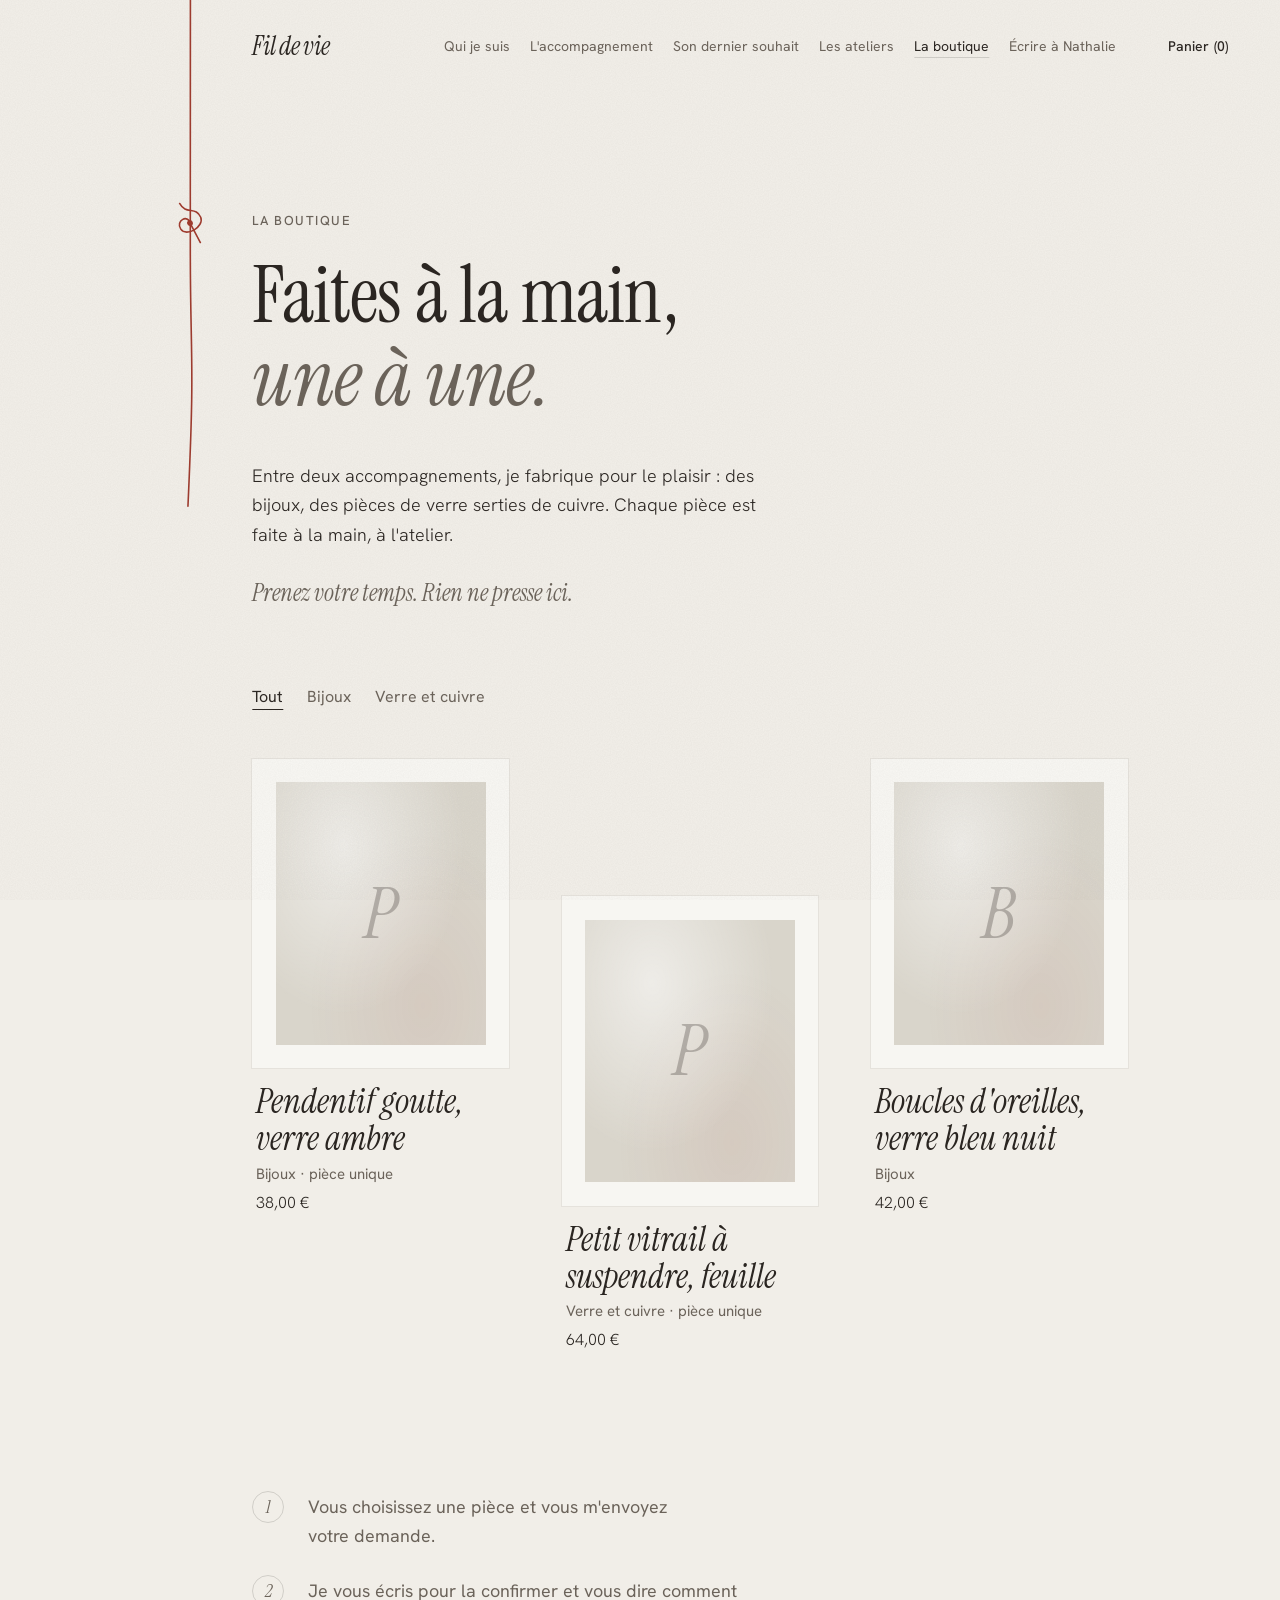
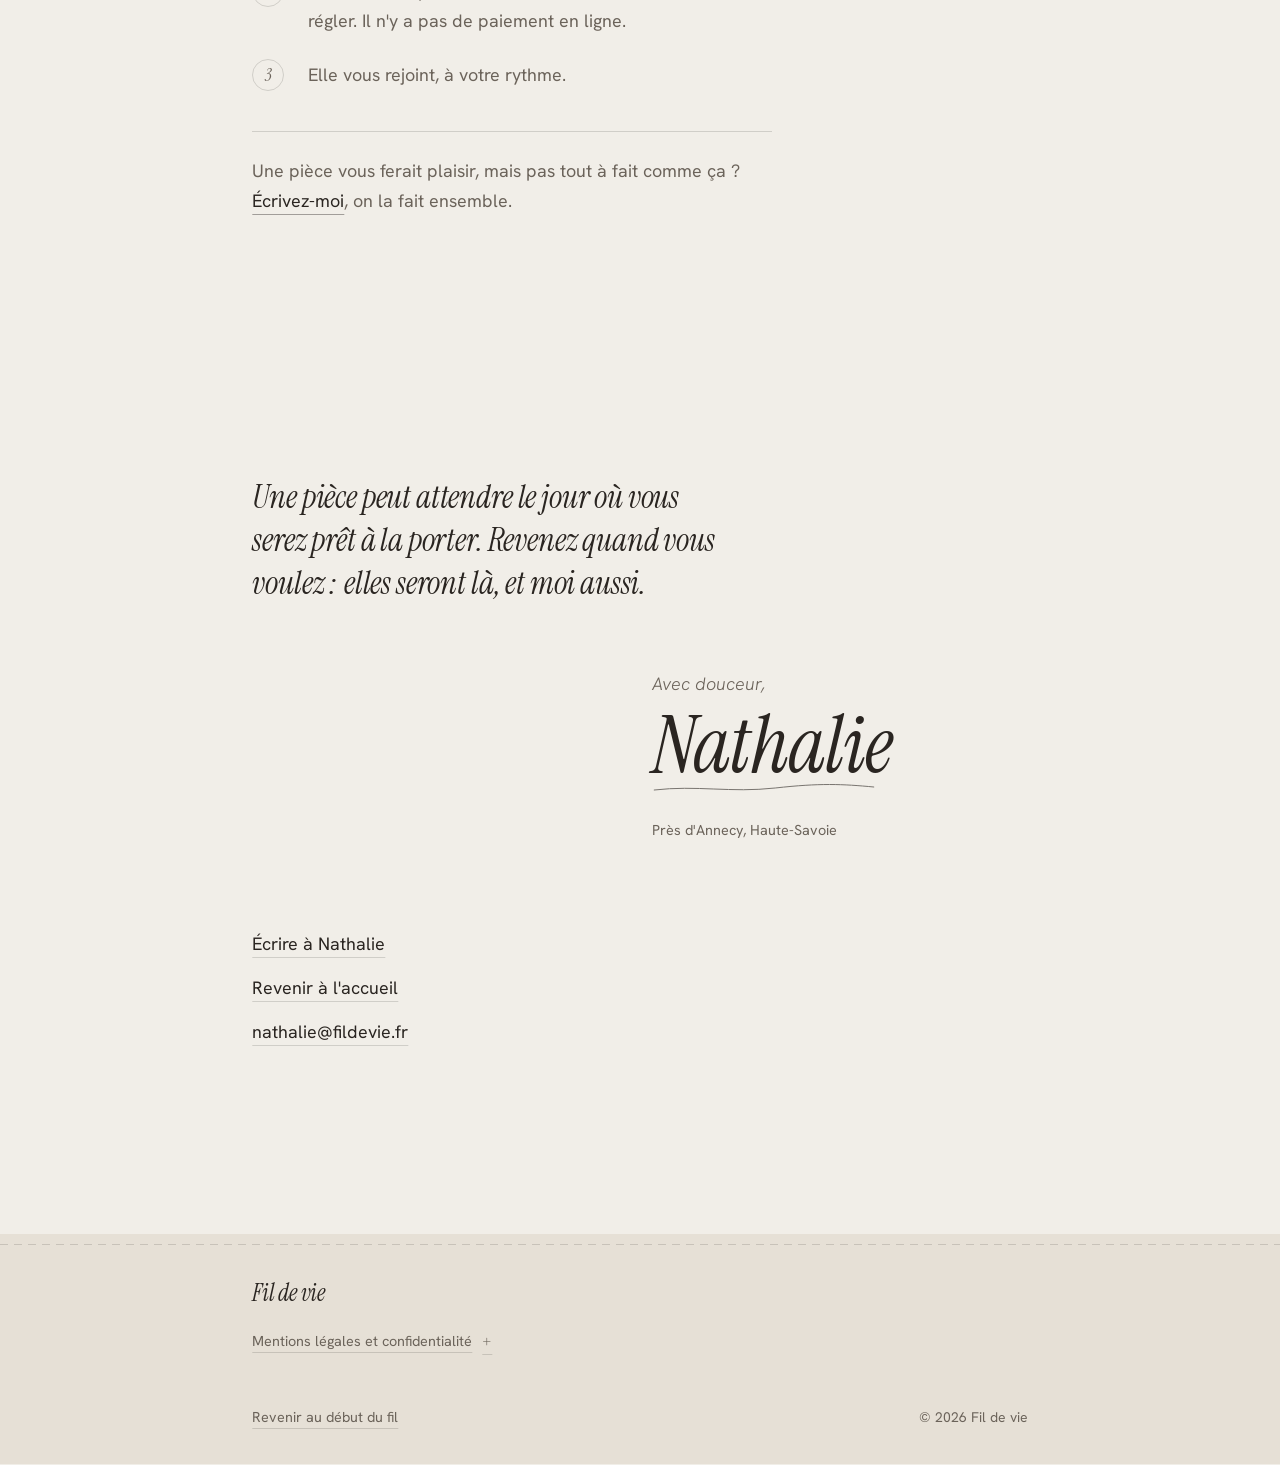
==== boutique.html @ 867587b6 "Publish Fil de vie (static preview) Co-Authored-By: Claude Opus 5.5 <noreply@anthropic.com>" ====
<!doctype html>
<html lang="fr">
<head>
<meta charset="utf-8">
<meta name="viewport" content="width=device-width, initial-scale=1">
<title>La boutique · Fil de vie</title>
<meta name="description" content="Bijoux et pièces de verre serties de cuivre, faits à la main par Nathalie, à l'atelier. Pièces uniques ou en très petites séries.">
<meta property="og:type" content="website">
<meta property="og:title" content="La boutique · Fil de vie">
<meta name="theme-color" content="#f1eee8">
<link rel="icon" href="favicon.svg" type="image/svg+xml">
<script>document.documentElement.classList.add("js")</script>
<link rel="preconnect" href="https://fonts.googleapis.com">
<link rel="preconnect" href="https://fonts.gstatic.com" crossorigin>
<link rel="stylesheet" href="https://fonts.googleapis.com/css2?family=Instrument+Serif:ital,wght@0,400;1,400&amp;family=Hanken+Grotesk:ital,wght@0,300;0,400;0,500;1,300;1,400;1,500&amp;display=swap">
<link rel="stylesheet" href="styles/base.css">
<link rel="stylesheet" href="styles/thread.css">
<link rel="stylesheet" href="styles/boutique.css">
<link rel="stylesheet" href="styles/shop.css">
<link rel="stylesheet" href="styles/footer.css">
</head>
<body class="shop-page">
<a class="skip-link" href="#shop-title">Aller aux pièces</a>

<main id="top">
<section id="shop" class="sec" aria-labelledby="shop-title">
  <svg class="rail-thread" viewBox="0 0 40 1000" preserveAspectRatio="none" aria-hidden="true" focusable="false">
    <path vector-effect="non-scaling-stroke" d="M20 0 C 26 200, 14 420, 20 600 S 25 860, 20 1000" />
  </svg>

  <!-- The same bar as the home page: the mark, then the site's sections, then the basket -->
  <header class="shop-bar">
    <a class="shop-mark" href="index.html" translate="no">Fil de vie</a>
    <nav aria-label="Sections du site">
      <ul class="shop-nav">
        <li><a href="index.html#nathalie">Qui je suis</a></li>
        <li><a href="index.html#accompagnement">L'accompagnement</a></li>
        <li><a href="index.html#souhaits">Son dernier souhait</a></li>
        <li><a href="index.html#ateliers">Les ateliers</a></li>
        <li><a href="boutique.html" aria-current="page">La boutique</a></li>
        <li><a href="index.html#ecrire">Écrire à Nathalie</a></li>
      </ul>
    </nav>
    <button type="button" class="shop-cart-link" data-open-cart aria-haspopup="dialog">
      <span class="cart-word">Panier</span> <span class="cart-count" data-cart-count>(0)</span><span class="visually-hidden" data-cart-sr>, vide</span>
    </button>
  </header>

  <svg class="knot" viewBox="-20 -20 40 40" aria-hidden="true" focusable="false" data-thread="knot">
    <g><path vector-effect="non-scaling-stroke" d="M0 -20 C 0 -8, 12 -11, 11 0 C 10 9, -9 10, -10 1 C -11 -8, 3 -9, 0 2 L 0 20" /><circle r="2.6" /></g>
  </svg>
  <header class="sec-head">
    <p class="sec-label">La boutique</p>
    <h1 id="shop-title" class="sec-title" tabindex="-1">Faites à la main, <em>une à une.</em></h1>
    <p class="sec-intro" data-shop-intro>Entre deux accompagnements, je fabrique pour le plaisir&nbsp;: des bijoux, des pièces de verre serties de cuivre. Chaque pièce est faite à la main, à l'atelier.</p>
    <p class="shop-hand">Prenez votre temps. Rien ne presse ici.</p>
  </header>

  <div class="shop-filters" role="group" aria-label="Choisir une famille de pièces" hidden></div>

  <p class="shop-state" role="status" aria-live="polite">Les pièces arrivent…</p>
  <ul class="shop-grid" aria-label="Les pièces"></ul>

  <aside class="shop-note" aria-label="Comment se passe une commande">
    <ol class="shop-how">
      <li><span class="how-n" aria-hidden="true">1</span><p>Vous choisissez une pièce et vous m'envoyez votre demande.</p></li>
      <li><span class="how-n" aria-hidden="true">2</span><p>Je vous écris pour la confirmer et vous dire comment régler. Il n'y a pas de paiement en ligne.</p></li>
      <li><span class="how-n" aria-hidden="true">3</span><p>Elle vous rejoint, à votre rythme.</p></li>
    </ol>
    <p class="shop-custom">Une pièce vous ferait plaisir, mais pas tout à fait comme ça&nbsp;? <a class="text-link" href="index.html#ecrire">Écrivez-moi</a>, on la fait ensemble.</p>
  </aside>
</section>
</main>

<footer id="footer" class="ft-shop" aria-labelledby="ft-title">
  <div class="ft-thread" aria-hidden="true">
    <svg class="ft-thread-line" viewBox="0 0 28 1000" preserveAspectRatio="none" focusable="false">
      <path vector-effect="non-scaling-stroke" d="M14 0 C14 180, 22 250, 22 400 S6 620, 6 750 S14 920, 14 1000" />
    </svg>
    <svg class="ft-knot" viewBox="0 0 24 28" focusable="false" data-thread="end">
      <path d="M12 0 C12 6, 4 9, 5 15 C6 21, 18 21, 18 14 C18 8, 8 9, 9 17 C10 22, 14 24, 15 28" />
    </svg>
  </div>

  <div class="ft-close">
    <p>Une pièce peut attendre le jour où vous serez prêt à la porter. Revenez quand vous voulez&nbsp;: elles seront là, et moi aussi.</p>
  </div>

  <div class="ft-sign">
    <p class="ft-regards">Avec douceur,</p>
    <p id="ft-title" class="ft-name">Nathalie</p>
    <svg class="ft-stroke" viewBox="0 0 200 14" preserveAspectRatio="none" aria-hidden="true" focusable="false">
      <path vector-effect="non-scaling-stroke" d="M2 9 C 40 4, 70 12, 110 7 S 170 3, 198 6" />
    </svg>
    <p class="ft-place" data-fill>Près d'Annecy, Haute-Savoie</p>
  </div>

  <nav class="ft-ps" aria-label="Pour continuer">
    <ul class="ft-links">
      <li><a href="index.html#ecrire">Écrire à Nathalie</a></li>
      <li><a href="index.html">Revenir à l'accueil</a></li>
      <li><a href="mailto:nathalie@fildevie.fr" data-contact-email data-fill>nathalie@fildevie.fr</a></li>
    </ul>
  </nav>

  <div class="ft-base">
    <div class="ft-base-inner">
      <p class="ft-mark" translate="no">Fil de vie</p>
      <details class="ft-legal">
        <summary>Mentions légales et confidentialité</summary>
        <div class="ft-legal-body" data-fill>
          <p>Éditrice du site&nbsp;: Nathalie [Nom], entrepreneuse individuelle, [adresse postale], 74000 Annecy.</p>
          <p>SIRET&nbsp;: [000 000 000 00000]. Directrice de la publication&nbsp;: Nathalie [Nom].</p>
          <p>Hébergement&nbsp;: [nom de l'hébergeur], [adresse de l'hébergeur].</p>
          <p>Ce que vous m'écrivez reste entre nous. Vos messages et vos commandes servent uniquement à vous répondre et à vous livrer&nbsp;; ils ne sont ni partagés ni utilisés à d'autres fins. Ce site ne dépose aucun cookie de suivi. Pour consulter ou effacer vos données, écrivez-moi.</p>
        </div>
      </details>
      <p class="ft-meta"><a class="ft-top" href="#top">Revenir au début du fil</a></p>
      <p class="ft-copy">© <span data-ft-year>2026</span> <span translate="no">Fil de vie</span></p>
    </div>
  </div>
</footer>

<!-- A piece, opened from the grid or from a link ending in #p-<id> -->
<dialog class="sheet piece" id="piece" aria-labelledby="piece-name" aria-describedby="piece-made">
  <div class="sheet-in">
    <button type="button" class="sheet-close" data-close>Fermer <span aria-hidden="true">×</span></button>

    <div class="piece-gallery" role="group" aria-roledescription="galerie" aria-label="Photos de la pièce">
      <div class="piece-frame">
        <div class="c-frame"><div class="piece-img piece-main"></div></div>
        <div class="piece-nav" hidden>
          <button type="button" class="piece-step" data-step="-1" aria-label="Photo précédente"><span aria-hidden="true">←</span></button>
          <p class="piece-count" aria-live="polite"></p>
          <button type="button" class="piece-step" data-step="1" aria-label="Photo suivante"><span aria-hidden="true">→</span></button>
        </div>
      </div>
      <ul class="piece-thumbs" aria-label="Choisir une photo"></ul>
    </div>

    <div class="piece-body">
      <p class="piece-cat"></p>
      <h2 id="piece-name" class="piece-name" tabindex="-1"></h2>
      <p class="piece-price"></p>
      <p id="piece-made" class="piece-made">Faite à la main par Nathalie, à l'atelier. <span class="piece-made-more"></span></p>
      <div class="piece-desc"></div>
      <dl class="piece-details"></dl>

      <form class="piece-buy">
        <div class="piece-qty">
          <label for="piece-qty">Combien&nbsp;?</label>
          <input id="piece-qty" type="number" name="qty" min="1" value="1" inputmode="numeric">
        </div>
        <button type="submit" class="btn">Mettre de côté dans le panier</button>
        <p class="piece-avail"></p>
      </form>

      <!-- Shown once the piece is in the basket: a short thread, tied -->
      <div class="piece-added" hidden tabindex="-1">
        <svg class="tie" viewBox="0 0 120 40" aria-hidden="true" focusable="false">
          <path class="tie-line" pathLength="1" d="M2 26 C 20 24, 38 30, 56 25 C 64 22.5, 70 16, 69 10 C 68 4, 58 5, 59 12 C 60 19, 68 25, 78 26 C 92 27.5, 106 23, 118 21" />
          <circle class="tie-dot" cx="62.5" cy="22.5" r="2.4" />
        </svg>
        <p class="added-title">Elle vous attend dans le panier.</p>
        <p class="added-text">Rien n'est encore envoyé. Vous pouvez continuer à regarder, ou m'envoyer votre demande.</p>
        <div class="added-act">
          <button type="button" class="btn" data-go-cart>Voir le panier</button>
          <button type="button" class="text-link link-btn" data-close>Continuer à regarder</button>
        </div>
      </div>
    </div>
  </div>
</dialog>

<!-- The basket, then the order -->
<dialog class="sheet cart" id="cart" aria-labelledby="cart-title">
  <div class="sheet-in">
    <button type="button" class="sheet-close" data-close>Fermer <span aria-hidden="true">×</span></button>

    <div class="cart-view">
      <h2 id="cart-title" class="cart-title" tabindex="-1">Votre panier</h2>

      <div class="cart-empty">
        <p>Le panier est vide pour l'instant.</p>
        <button type="button" class="text-link link-btn" data-close>Regarder les pièces</button>
      </div>


      <section class="order-block" aria-labelledby="step-1">
        <h3 id="step-1" class="step-title"><span class="step-n" aria-hidden="true">1</span> Vos pièces</h3>
        <ul class="cart-lines"></ul>
        <p class="cart-sub"><span>Sous-total</span> <span data-cart-sub></span></p>
      </section>

      <form class="order" novalidate>
        <div class="order-summary" tabindex="-1" hidden>
          <p class="summary-title">Il manque encore quelques lignes pour que je puisse vous répondre&nbsp;:</p>
          <ul></ul>
        </div>

        <fieldset class="order-block order-delivery">
          <legend class="step-title"><span class="step-n" aria-hidden="true">2</span> Comment la recevoir</legend>
          <label class="order-opt" data-opt="pickup"><input type="radio" name="delivery" value="pickup"> <span><b>À l'atelier</b> <small data-pickup-note></small></span></label>
          <label class="order-opt" data-opt="shipping"><input type="radio" name="delivery" value="shipping"> <span><b>Par la poste</b> <small data-ship-fee></small></span></label>
        </fieldset>

        <fieldset class="order-block order-fields">
          <legend class="step-title"><span class="step-n" aria-hidden="true">3</span> Vos coordonnées</legend>
          <div class="field">
            <label for="o-name">Votre nom</label>
            <input id="o-name" name="name" autocomplete="name" required maxlength="120" enterkeyhint="next" aria-invalid="false">
            <p class="field-error" id="o-name-error" hidden></p>
          </div>
          <div class="field">
            <label for="o-email">Votre e-mail</label>
            <p class="field-hint" id="o-email-hint">Pour que je puisse vous écrire.</p>
            <input id="o-email" name="email" type="email" autocomplete="email" autocapitalize="none" spellcheck="false" required maxlength="200" enterkeyhint="next" aria-invalid="false" aria-describedby="o-email-hint">
            <p class="field-error" id="o-email-error" hidden></p>
          </div>
          <div class="field">
            <label for="o-phone">Téléphone <span class="opt">(facultatif)</span></label>
            <p class="field-hint" id="o-phone-hint">Si vous préférez qu'on s'appelle.</p>
            <input id="o-phone" name="phone" type="tel" autocomplete="tel" maxlength="40" enterkeyhint="next" aria-describedby="o-phone-hint">
          </div>
          <div class="order-address" hidden>
            <div class="field">
              <label for="o-address">Adresse</label>
              <input id="o-address" name="address" autocomplete="street-address" maxlength="300" aria-invalid="false">
              <p class="field-error" id="o-address-error" hidden></p>
            </div>
            <div class="order-row">
              <div class="field">
                <label for="o-postal">Code postal</label>
                <input id="o-postal" name="postal" autocomplete="postal-code" inputmode="numeric" maxlength="20" aria-invalid="false">
                <p class="field-error" id="o-postal-error" hidden></p>
              </div>
              <div class="field">
                <label for="o-city">Ville</label>
                <input id="o-city" name="city" autocomplete="address-level2" maxlength="120" aria-invalid="false">
                <p class="field-error" id="o-city-error" hidden></p>
              </div>
            </div>
            <div class="field">
              <label for="o-country">Pays</label>
              <input id="o-country" name="country" autocomplete="country-name" value="France" maxlength="80">
            </div>
          </div>
          <div class="field">
            <label for="o-note">Un mot pour Nathalie <span class="opt">(facultatif)</span></label>
            <p class="field-hint" id="o-note-hint">Une gravure, une couleur, une date, ou rien du tout.</p>
            <textarea id="o-note" name="note" rows="3" maxlength="2000" aria-describedby="o-note-hint"></textarea>
          </div>
          <div class="ct-hp" aria-hidden="true"><label>Ne pas remplir <input name="website" tabindex="-1" autocomplete="off"></label></div>
        </fieldset>

        <div class="order-block order-send">
          <h3 class="step-title"><span class="step-n" aria-hidden="true">4</span> Envoyer</h3>
          <p class="order-total"><span>Total</span> <span data-cart-total></span></p>
          <p class="order-pay" data-payment-note></p>
          <p class="order-reassure">Ce n'est pas un paiement&nbsp;: c'est une demande. Je vous écris ensuite pour tout confirmer.</p>
          <button type="submit" class="btn btn-accent">Envoyer ma demande à Nathalie</button>
          <p class="order-status" role="status" aria-live="polite"></p>
        </div>
      </form>
    </div>

    <div class="cart-done" hidden>
      <svg class="tie tie-large" viewBox="0 0 120 40" aria-hidden="true" focusable="false">
        <path class="tie-line" pathLength="1" d="M2 26 C 20 24, 38 30, 56 25 C 64 22.5, 70 16, 69 10 C 68 4, 58 5, 59 12 C 60 19, 68 25, 78 26 C 92 27.5, 106 23, 118 21" />
        <circle class="tie-dot" cx="62.5" cy="22.5" r="2.4" />
      </svg>
      <h2 class="done-title" tabindex="-1">Merci.</h2>
      <p>Votre demande <b data-order-number></b> est bien arrivée chez moi. Je vous écris très vite pour la confirmer et vous dire comment régler.</p>
      <p class="done-soft">D'ici là, il n'y a rien d'autre à faire.</p>
      <button type="button" class="btn" data-close>Revenir à la boutique</button>
    </div>
  </div>
</dialog>

<button type="button" class="cart-fab" data-open-cart aria-haspopup="dialog" hidden>Panier <span data-cart-count>(0)</span></button>
<p class="visually-hidden" role="status" aria-live="polite" data-cart-live></p>

<script src="scripts/site.js"></script>
<script src="scripts/thread.js"></script>
<script src="scripts/boutique.js"></script>
<script src="scripts/footer.js"></script>
</body>
</html>
---- styles/base.css ----
/* Un seul fil: the site's tokens and base type. Every section builds on these. */
:root {
  --bg: #f1eee8;
  --surface: #e6e0d6;
  --ink: #2a2521;
  --muted: #6b635a;
  --accent: #9e3b2e;
  --accent-2: #5b6b5f;
  --line: color-mix(in srgb, var(--ink) 16%, transparent);

  --font-display: "Instrument Serif", Georgia, "Times New Roman", serif;
  --font-body: "Hanken Grotesk", system-ui, -apple-system, "Segoe UI", sans-serif;

  --step--1: clamp(0.82rem, 0.79rem + 0.14vw, 0.9rem);
  --step-0: clamp(1rem, 0.96rem + 0.2vw, 1.125rem);
  --step-1: clamp(1.2rem, 1.1rem + 0.5vw, 1.5rem);
  --step-2: clamp(1.5rem, 1.3rem + 1vw, 2.1rem);
  --step-3: clamp(1.9rem, 1.45rem + 2.2vw, 3.2rem);
  --step-4: clamp(2.4rem, 1.5rem + 4.4vw, 5rem);
  --step-5: clamp(3rem, 1.2rem + 8.6vw, 8.5rem);

  --space-1: 0.5rem;
  --space-2: 1rem;
  --space-3: 1.5rem;
  --space-4: 2.5rem;
  --space-5: 4rem;
  --space-6: clamp(4.5rem, 3rem + 7vw, 10rem);
  --gutter: clamp(1.25rem, 0.4rem + 3.6vw, 4rem);
  --max: 84rem;
  --measure: 62ch;
  --radius: 0px;

  --ease-out: cubic-bezier(0.16, 1, 0.3, 1);
  --ease-in-out: cubic-bezier(0.65, 0, 0.35, 1);
  --dur-1: 180ms;
  --dur-2: 420ms;
  --dur-3: 900ms;

  /* Calm layer: arrival, light, grain */
  --reveal-rise: 0.75rem;
  --dur-hero: 1400ms;
  --glow: color-mix(in srgb, #e0a35f 26%, transparent);
  --grain-opacity: 0.04;
}

*, *::before, *::after { box-sizing: border-box; }
html { -webkit-text-size-adjust: 100%; text-size-adjust: 100%; scroll-behavior: smooth; }
body {
  margin: 0;
  background: var(--bg);
  color: var(--ink);
  font-family: var(--font-body);
  font-size: var(--step-0);
  line-height: 1.55;
  -webkit-font-smoothing: antialiased;
  text-rendering: optimizeLegibility;
  font-kerning: normal;
  font-variant-ligatures: common-ligatures contextual;
  hanging-punctuation: first last; /* Safari only; ignored elsewhere */
  overflow-x: clip;
}

/* Figures: oldstyle where they sit in running prose, lining and tabular where they are data */
p, li, blockquote { font-variant-numeric: oldstyle-nums proportional-nums; }
time, dl, dd, data, table, [class*="price"], [data-num] { font-variant-numeric: lining-nums tabular-nums; }

/* The paper itself: a fixed, very faint grain over the whole page. Purely decorative. */
body::after {
  content: "";
  position: fixed;
  inset: 0;
  z-index: 0;
  pointer-events: none;
  opacity: var(--grain-opacity);
  background-image: url("data:image/svg+xml,%3Csvg xmlns='http://www.w3.org/2000/svg' width='180' height='180'%3E%3Cfilter id='n'%3E%3CfeTurbulence type='fractalNoise' baseFrequency='.85' numOctaves='2' stitchTiles='stitch'/%3E%3CfeColorMatrix values='0 0 0 0 .16 0 0 0 0 .14 0 0 0 0 .13 0 0 0 1.6 -.3'/%3E%3C/filter%3E%3Crect width='100%25' height='100%25' filter='url(%23n)'/%3E%3C/svg%3E");
  background-size: 180px 180px;
}
@media (prefers-reduced-transparency: reduce), (forced-colors: active) {
  body::after { content: none; }
}
h1, h2, h3, h4 {
  margin: 0;
  font-family: var(--font-display);
  font-weight: 400;
  line-height: 1.04;
  letter-spacing: -0.01em;
  text-wrap: balance;
}
p, ul, ol, figure, blockquote { margin: 0; }
p { text-wrap: pretty; }
ul, ol { padding: 0; list-style: none; }
img, svg, video, canvas { display: block; max-width: 100%; }
a { color: inherit; }
button { font: inherit; color: inherit; }
:focus-visible { outline: 2px solid var(--accent); outline-offset: 3px; }
::selection { background: var(--accent); color: var(--bg); }

@media (prefers-reduced-motion: reduce) {
  html { scroll-behavior: auto; }
  *, *::before, *::after {
    animation-duration: 0.01ms !important;
    animation-iteration-count: 1 !important;
    transition-duration: 0.01ms !important;
    scroll-behavior: auto !important;
  }
}

/* ------------------------------------------------------------------
   One thread for the whole page.
   Every section uses the same columns: on phones a 1.75rem gutter column then the text;
   from 64rem, twelve columns with the thread in column 2. scripts/thread.js draws a single
   unbroken line over all of them, through every knot; the per-section lines below only
   show when JavaScript does not run.
   ------------------------------------------------------------------ */
:root { --cols-gap: var(--space-3); }

/* The gutter's centre, measured by scripts/thread.js */
.rail-probe {
  position: absolute;
  top: 0;
  left: calc(var(--gutter) + .875rem);
  width: 0;
  height: 0;
  pointer-events: none;
}
@media (min-width: 64rem) {
  .rail-probe { left: calc(var(--gutter) + 1.5 * (100% - 2 * var(--gutter) - 11 * var(--cols-gap)) / 12 + var(--cols-gap)); }
}

.page-thread {
  position: absolute;
  top: 0;
  left: 0;
  z-index: 0;
  overflow: visible;
  pointer-events: none;
}
.page-thread path {
  fill: none;
  stroke: var(--accent);
  stroke-width: 1.6;
  stroke-linecap: round;
  stroke-linejoin: round;
}
html.thread-live .hero-thread,
html.thread-live .acc-thread,
html.thread-live .at-thread,
html.thread-live .cqr-thread,
html.thread-live .ct-thread,
html.thread-live .ct-wrap,
html.thread-live .ft-thread-line,
html.thread-live .rail-thread { visibility: hidden; }

/* Text arrives softly: a fade and a short rise. Visible by default; only the scripts hide what is still below the
   screen, and they never do under reduced motion. `translate` moves paint only, so nothing shifts the layout. */
html.js [data-fade].is-waiting,
html.js [data-fade-after].is-waiting { opacity: 0; }
@media (prefers-reduced-motion: no-preference) {
  html.js [data-fade].is-waiting,
  html.js [data-fade-after].is-waiting { translate: 0 var(--reveal-rise); }
  html.js [data-fade],
  html.js [data-fade-after] {
    transition: opacity var(--dur-3) var(--ease-out), translate var(--dur-3) var(--ease-out);
  }
}

/* ------------------------------------------------------------------
   Shared section frame, used by the newer sections (Nathalie, the wishes, the shop)
   ------------------------------------------------------------------ */
.sec {
  --col: calc((100% - 2 * var(--gutter) - 11 * var(--cols-gap)) / 12);
  position: relative;
  display: grid;
  grid-template-columns: 1.75rem minmax(0, 1fr);
  column-gap: var(--space-2);
  align-content: start;
  padding: clamp(8rem, 30vh, 20rem) var(--gutter) clamp(3rem, 8vh, 6rem);
  background: var(--bg);
  color: var(--ink);
}
.sec > * { grid-column: 2; min-width: 0; }
.sec > .sec-head { grid-row: 1; max-width: 52ch; }

.rail-thread {
  position: absolute;
  top: 0;
  left: var(--gutter);
  width: 1.75rem;
  height: 100%;
  overflow: visible;
  pointer-events: none;
}
.rail-thread path,
.knot path {
  fill: none;
  stroke: var(--accent);
  stroke-width: 1.6;
  stroke-linecap: round;
  stroke-linejoin: round;
}

/* A knot, level with the section's label */
.sec > .knot {
  grid-column: 1;
  grid-row: 1;
  justify-self: center;
  align-self: start;
  width: 3.25rem;
  height: 3.25rem;
  margin-top: calc(.7rem - 1.625rem);
  overflow: visible;
  position: relative;
  z-index: 1;
}
.knot g { transform-origin: 0 0; transform: rotate(-28deg) scale(.85); }
.knot circle { fill: var(--accent); }
.knot[data-knot="waiting"] g { opacity: 0; transform: rotate(30deg) scale(1.7); }
@media (prefers-reduced-motion: no-preference) {
  .knot g { transition: transform 600ms cubic-bezier(.16, 1, .3, 1), opacity var(--dur-1) var(--ease-out); }
}

/* The section label: one style for every section (margins stay with each section) */
.sec-label,
.acc-label,
.at-label,
.cqr-label {
  font-family: var(--font-body);
  font-style: normal;
  font-weight: 500;
  font-size: .8125rem;
  line-height: 1.4;
  letter-spacing: .12em;
  text-transform: uppercase;
  color: var(--muted);
}
.sec-label { margin-bottom: var(--space-3); }
.sec-title {
  font-family: var(--font-display);
  font-weight: 400;
  font-size: var(--step-4);
  line-height: 1.04;
  letter-spacing: -0.01em;
  max-width: 18ch;
}
.sec-title em { display: block; font-style: italic; color: var(--muted); }
.sec-intro {
  margin-top: var(--space-4);
  font-weight: 300;
  font-size: 1.125rem;
  line-height: 1.65;
  max-width: 52ch;
}

/* A quiet text link, the same everywhere */
.text-link {
  display: inline-flex;
  align-items: center;
  min-height: 2.75rem;
  color: var(--ink);
  text-decoration: underline 1px color-mix(in srgb, var(--ink) 40%, transparent);
  text-underline-offset: .4em;
  transition: text-decoration-color var(--dur-1) var(--ease-out);
}
.text-link:hover,
.text-link:focus-visible { text-decoration-color: currentColor; }

@media (min-width: 64rem) {
  .sec {
    grid-template-columns: repeat(12, minmax(0, 1fr));
    column-gap: var(--cols-gap);
  }
  .sec > * { grid-column: 3 / 9; }
  .sec > .knot { grid-column: 2; }
  .sec > .sec-head { grid-column: 3 / 10; }
  .rail-thread { left: calc(var(--gutter) + var(--col) + var(--cols-gap)); width: var(--col); }
}

.visually-hidden {
  position: absolute !important;
  width: 1px; height: 1px;
  overflow: hidden;
  clip-path: inset(50%);
  white-space: nowrap;
}
---- styles/thread.css ----
/* The living thread: sway, knot glow and the message pulse. Drawn by scripts/thread.js.
   The line itself is styled in base.css (.page-thread path). */

/* The short stretch that sways (.thread-sway) is drawn over a gap in the line and inherits its ink. */

/* The pulse: a bead of light carried up the thread after a message is sent.
   A wide, faint halo stroke under a brighter core; no filter on the page-tall SVG. */
.page-thread .thread-pulse-halo {
  stroke: var(--accent);
  stroke-width: 9;
  stroke-opacity: .16;
}
.page-thread .thread-pulse {
  stroke: color-mix(in srgb, var(--accent) 70%, #ffd9b8);
  stroke-width: 3;
}

/* Knot glow.
   filter: drop-shadow() is costly because the browser rasterises the filter region on every change.
   Here it is only ever set on the knot SVGs, boxes of about 3rem, so that region stays tiny.
   It must never be applied to .page-thread: that SVG is as tall as the document. */
[data-knot] {
  transition: filter 450ms cubic-bezier(.16, 1, .3, 1);
}
[data-knot].is-near {
  filter: drop-shadow(0 0 5px color-mix(in srgb, var(--accent) 38%, transparent));
}
[data-knot].is-lit {
  filter: drop-shadow(0 0 8px color-mix(in srgb, var(--accent) 60%, transparent));
}

/* The first time a knot is tied it gives one small tug. `scale` (not `transform`)
   so it composes with any transform the knot already has. */
@keyframes thread-tie {
  0%   { scale: 1; }
  35%  { scale: 1.14; }
  65%  { scale: .96; }
  100% { scale: 1; }
}
@media (prefers-reduced-motion: no-preference) {
  [data-knot].is-tying { animation: thread-tie 700ms cubic-bezier(.34, 1.3, .64, 1) 1 both; }
}

/* Reduced motion (or ?fil): a still, fully drawn thread */
html.thread-still [data-knot] { transition: none; filter: none; animation: none; }
html.thread-still .page-thread .thread-sway,
html.thread-still .page-thread .thread-pulse,
html.thread-still .page-thread .thread-pulse-halo { display: none; }

/* The loop round the button while it untwists into the line after a message is sent, and while it
   ties itself round the button again (.thread-loop). It stands in for that stretch of the line and
   inherits its ink, so nothing to add here; it is a plain path, never filtered. */
---- styles/boutique.css ----
/* The shop's shared language, loaded on the home page and on the shop page:
   the mat each piece hangs in, the picture or its stand-in, and the thread that ties itself
   when something is kept or sent. Then the home page's preview of the shop. */
/* Shop-only tokens, scoped so they never reach the rest of the home page (the hero has its own --glow).
   .sheet = the piece and basket dialogs, which sit outside #shop on the shop page. */
#shop, #boutique, .sheet {
  --shop-mat: color-mix(in srgb, var(--bg) 55%, #fff);
  --shop-mat-pad: clamp(.75rem, .5rem + 1.2vw, 1.5rem);
  --shop-glow: 0 0 0 1px color-mix(in srgb, var(--ink) 8%, transparent),
               0 1.75rem 3.5rem -1.5rem color-mix(in srgb, var(--accent) 28%, transparent);
  --shop-gallery-gap: var(--gutter);
  --shop-dur-tie: 1100ms;
}

/* The mat: paper a little lighter than the page, a hairline, room around the piece */
.c-frame {
  display: block;
  padding: var(--shop-mat-pad);
  background: var(--shop-mat);
  box-shadow: 0 0 0 1px color-mix(in srgb, var(--ink) 6%, transparent);
  transition: box-shadow var(--dur-2) var(--ease-out);
}

/* A piece's picture, or its stand-in when there is no photo yet */
.piece-img {
  position: relative;
  display: block;
  aspect-ratio: 4 / 5;
  overflow: hidden;
  background:
    radial-gradient(ellipse at 32% 24%, color-mix(in srgb, #fff 55%, transparent), transparent 60%),
    radial-gradient(ellipse at 70% 85%, color-mix(in srgb, var(--accent) 7%, transparent), transparent 55%),
    color-mix(in srgb, var(--accent-2) 9%, var(--surface));
}
.piece-img img { display: block; width: 100%; height: 100%; object-fit: cover; transition: transform var(--dur-3) var(--ease-out); }
.piece-img .piece-ph {
  position: absolute;
  inset: 0;
  display: grid;
  place-items: center;
  font-family: var(--font-display);
  font-style: italic;
  font-size: clamp(2.5rem, 2rem + 3vw, 4.5rem);
  color: color-mix(in srgb, var(--ink) 28%, transparent);
}
.piece-main { aspect-ratio: 4 / 5; }

/* The tie: a short red thread drawn in, then its knot pulled tight with a soft glow.
   Drawn and still by default, so nothing is lost without motion. */
.tie { display: block; width: 7.5rem; height: 2.5rem; overflow: visible; }
.tie-large { width: min(13.5rem, 100%); height: 4.5rem; }
.tie-large .tie-line { stroke-width: .95; }
.tie-line { fill: none; stroke: var(--accent); stroke-width: 1.6; stroke-linecap: round; stroke-linejoin: round; stroke-dasharray: 1; }
.tie-dot { fill: var(--accent); transform-box: fill-box; transform-origin: center; }
@media (prefers-reduced-motion: no-preference) {
  .tie.is-tying .tie-line { animation: tie-draw var(--shop-dur-tie) var(--ease-in-out) both; }
  .tie.is-tying .tie-dot { animation: tie-knot var(--dur-3) var(--ease-out) both; animation-delay: calc(var(--shop-dur-tie) * .7); }
  @keyframes tie-draw { from { stroke-dashoffset: 1; } to { stroke-dashoffset: 0; } }
  @keyframes tie-knot {
    0% { opacity: 0; transform: scale(2.2); filter: drop-shadow(0 0 0 transparent); }
    55% { opacity: 1; transform: scale(.9); filter: drop-shadow(0 0 6px color-mix(in srgb, var(--accent) 70%, transparent)); }
    100% { opacity: 1; transform: scale(1); filter: drop-shadow(0 0 0 transparent); }
  }
}

/* ------------------------------------------------------------------
   The shop, on the home page: three pieces in their mats, and the way in
   ------------------------------------------------------------------ */
#boutique .bq-list {
  display: grid;
  gap: var(--space-4);
  margin-top: clamp(3.5rem, 9vh, 6rem);
  max-width: 40rem;
}
#boutique .bq-list:empty { display: none; }
#boutique .bq-item a {
  display: grid;
  grid-template-columns: 7rem minmax(0, 1fr);
  gap: var(--space-3);
  align-items: center;
  color: inherit;
  text-decoration: none;
}
#boutique .bq-item a:focus-visible { outline: none; }
#boutique .bq-item a:focus-visible .c-frame { outline: 2px solid var(--accent); outline-offset: 4px; }
#boutique .bq-item a:hover .c-frame,
#boutique .bq-item a:focus-visible .c-frame { box-shadow: var(--shop-glow); }
#boutique .bq-item a:hover .piece-img img { transform: scale(1.02); }
#boutique .c-frame { --shop-mat-pad: .6rem; }
#boutique .bq-text { display: grid; gap: .3rem; }
#boutique .bq-name {
  font-family: var(--font-display);
  font-style: italic;
  font-size: var(--step-1);
  line-height: 1.15;
  text-decoration: underline 1px transparent;
  text-underline-offset: .2em;
  transition: text-decoration-color var(--dur-1) var(--ease-out);
}
#boutique .bq-item a:hover .bq-name,
#boutique .bq-item a:focus-visible .bq-name { text-decoration-color: var(--line); }
#boutique .bq-meta { font-size: .9375rem; color: var(--muted); }
#boutique .bq-price { font-weight: 300; color: var(--ink); font-variant-numeric: tabular-nums; }
#boutique .bq-hand {
  margin-top: var(--space-3);
  font-family: var(--font-display); font-style: italic; font-size: var(--step-1); color: var(--muted);
}
#boutique .bq-more { margin-top: var(--space-5); justify-self: start; }

@media (min-width: 48rem) {
  #boutique .bq-list { grid-template-columns: repeat(3, minmax(0, 1fr)); max-width: none; gap: var(--shop-gallery-gap); }
  #boutique .bq-item a { grid-template-columns: minmax(0, 1fr); align-items: start; gap: var(--space-2); }
  #boutique .bq-item:nth-child(2) { margin-top: var(--space-5); }
  #boutique .c-frame { --shop-mat-pad: clamp(.75rem, .5rem + .8vw, 1.25rem); }
  #boutique .bq-text { padding-inline: .25rem; }
}
@media (min-width: 64rem) {
  #boutique .bq-list { grid-column: 3 / -2; }
  #boutique .bq-more { grid-column: 3 / 9; }
}
---- styles/shop.css ----
/* The shop page: a quiet gallery of keepsakes. The same paper, the same thread down the gutter,
   each piece hung in its own mat with room around it. Red stays for the thread, the knots,
   the ties of feedback and the one last button (sending the order).
   Shared pieces (the mat, the picture, the tie) live in boutique.css, which both pages load. */

.shop-page #shop { padding-top: var(--space-3); padding-bottom: var(--space-5); }
html:has(dialog[open]) { overflow: hidden; }

.skip-link {
  position: absolute; left: var(--gutter); top: -4rem; z-index: 20;
  padding: .75rem 1rem; background: var(--ink); color: var(--bg);
  text-decoration: none; font-size: .9375rem;
}
.skip-link:focus { top: var(--space-1); }
[tabindex="-1"]:focus:not(:focus-visible) { outline: none; }

/* ------------------------------------------------------------------
   Top bar: the same mark, words and sizes as the home page's bar
   ------------------------------------------------------------------ */
.shop-bar {
  grid-row: 1;
  display: flex;
  flex-wrap: wrap;
  align-items: center;
  justify-content: space-between;
  gap: 0 var(--space-4);
  margin-bottom: clamp(5rem, 16vh, 10rem);
}
.shop-mark {
  display: inline-flex; align-items: center; min-height: 2.75rem;
  font-family: var(--font-display); font-style: italic; font-size: 1.625rem; letter-spacing: -0.01em;
  color: var(--ink); text-decoration: none;
  transition: opacity var(--dur-1) var(--ease-out);
}
.shop-mark:hover, .shop-mark:focus-visible { opacity: .65; }
/* Phones: mark and basket on one line, the sections on their own line below, like the home page */
.shop-bar nav { order: 2; flex-basis: 100%; }
.shop-cart-link { order: 1; }
.shop-nav { display: flex; flex-wrap: wrap; gap: 0 1rem; margin: 0; padding: 0; list-style: none; }
.shop-nav a, .shop-cart-link {
  display: inline-flex; align-items: center; min-height: 2.75rem;
  padding: 0; border: 0; background: none;
  font: 400 .875rem var(--font-body);
  color: var(--muted);
  text-decoration: underline 1px transparent; text-underline-offset: .4em;
  cursor: pointer;
  transition: color var(--dur-1) var(--ease-out), text-decoration-color var(--dur-1) var(--ease-out);
}
.shop-nav a:hover, .shop-nav a:focus-visible,
.shop-cart-link:hover, .shop-cart-link:focus-visible { color: var(--ink); text-decoration-color: currentColor; }
.shop-nav a[aria-current="page"] { color: var(--ink); text-decoration-color: var(--line); }
.shop-cart-link { gap: .3em; padding: 0 .75rem; margin-right: -.75rem; color: var(--ink); font-weight: 500; border-radius: var(--radius); }

#shop > .knot, #shop > .sec-head { grid-row: 2; }
.shop-filters { grid-row: 3; }
.shop-state { grid-row: 4; }
.shop-grid { grid-row: 5; }
.shop-note { grid-row: 6; }

.shop-hand {
  margin-top: var(--space-3);
  font-family: var(--font-display); font-style: italic; font-size: var(--step-1);
  color: var(--muted);
}

/* Families of pieces: plain words, the chosen one underlined */
.shop-filters {
  display: flex; flex-wrap: wrap; gap: 0 var(--space-3);
  margin-top: var(--space-5);
}
.shop-filters button {
  min-height: 2.75rem; padding: 0; border: 0; background: none;
  font: 400 1rem var(--font-body); color: var(--muted);
  text-decoration: underline 1px transparent; text-underline-offset: .45em;
  cursor: pointer;
  transition: color var(--dur-1) var(--ease-out), text-decoration-color var(--dur-1) var(--ease-out);
}
.shop-filters button:hover { color: var(--ink); }
.shop-filters button[aria-pressed="true"] { color: var(--ink); text-decoration-color: currentColor; }

.shop-state { margin-top: var(--space-3); color: var(--muted); min-height: 1.5em; max-width: 52ch; }
.shop-state:empty { min-height: 0; margin: 0; }

/* ------------------------------------------------------------------
   The gallery: one piece per row on phones, then two, then a wall of three
   whose middle column hangs a little lower
   ------------------------------------------------------------------ */
.shop-grid {
  display: grid;
  grid-template-columns: minmax(0, 1fr);
  gap: var(--space-5) var(--shop-gallery-gap);
  margin: var(--space-4) 0 0;
  padding: 0;
  list-style: none;
}
.shop-card button {
  display: grid; gap: var(--space-2);
  width: 100%; padding: 0; border: 0; background: none;
  color: inherit; text-align: left; font: inherit;
  cursor: pointer;
}
.shop-card button:focus-visible { outline: none; }
.shop-card button:focus-visible .c-frame { outline: 2px solid var(--accent); outline-offset: 4px; }
.shop-card button:hover .c-frame,
.shop-card button:focus-visible .c-frame { box-shadow: var(--shop-glow); }
.shop-card button:hover .piece-img img { transform: scale(1.02); }
.c-text { display: grid; gap: .3rem; padding-inline: .25rem; }
.c-name {
  font-family: var(--font-display); font-style: italic; font-size: var(--step-2); line-height: 1.1;
  text-decoration: underline 1px transparent; text-underline-offset: .2em;
  transition: text-decoration-color var(--dur-1) var(--ease-out);
}
.shop-card button:hover .c-name, .shop-card button:focus-visible .c-name { text-decoration-color: var(--line); }
.c-meta { font-size: .9375rem; color: var(--muted); }
.c-price { font-weight: 300; font-size: 1rem; color: var(--ink); font-variant-numeric: tabular-nums; }
.shop-card.is-out .piece-img { filter: grayscale(.7); opacity: .6; }
.shop-card.is-out .c-price { color: var(--muted); text-decoration: line-through 1px var(--line); }

/* How an order goes: three short steps, then the door to a custom piece */
.shop-note { max-width: 52ch; margin-top: var(--space-6); }
.shop-how { display: grid; gap: var(--space-3); margin: 0; padding: 0; list-style: none; counter-reset: none; }
.shop-how li { display: grid; grid-template-columns: 2.5rem minmax(0, 1fr); gap: var(--space-2); align-items: baseline; }
.how-n, .step-n {
  display: inline-grid; place-items: center;
  width: 2rem; height: 2rem; border: 1px solid var(--line); border-radius: 50%;
  font-family: var(--font-display); font-style: italic; font-size: 1.125rem; line-height: 1; color: var(--muted);
}
.shop-how p { color: var(--muted); line-height: 1.65; }
.shop-custom { margin-top: var(--space-4); padding-top: var(--space-3); border-top: 1px solid var(--line); color: var(--muted); line-height: 1.65; }
.shop-custom a { color: var(--ink); min-height: 0; }

/* ------------------------------------------------------------------
   Buttons. Only the order's last button is red.
   ------------------------------------------------------------------ */
.btn {
  display: inline-flex; align-items: center; justify-content: center;
  min-height: 3.25rem; padding: 0 1.75rem;
  border: 1px solid var(--ink); border-radius: var(--radius);
  background: transparent; color: var(--ink);
  font: 500 1rem var(--font-body);
  cursor: pointer;
  transition: background-color var(--dur-1) var(--ease-out), color var(--dur-1) var(--ease-out), box-shadow var(--dur-2) var(--ease-out), opacity var(--dur-1);
}
.btn:hover, .btn:focus-visible { background: var(--ink); color: var(--bg); }
.btn-accent { border-color: var(--accent); background: var(--accent); color: var(--bg); }
.btn-accent:hover, .btn-accent:focus-visible { background: color-mix(in srgb, var(--accent) 86%, var(--ink)); color: var(--bg); box-shadow: var(--shop-glow); }
.btn[hidden], .link-btn[hidden] { display: none; }
.btn[aria-busy="true"] { opacity: .75; cursor: progress; }
.link-btn { padding: 0; border: 0; background: none; font: inherit; cursor: pointer; }

.cart-fab {
  position: fixed; right: var(--gutter); bottom: var(--space-3); z-index: 5;
  min-height: 3rem; padding: 0 1.25rem;
  border: 1px solid var(--ink); border-radius: var(--radius); background: var(--bg); color: var(--ink);
  font: 500 .9375rem var(--font-body);
  box-shadow: 0 .5rem 1.5rem color-mix(in srgb, var(--ink) 12%, transparent);
  cursor: pointer;
}
.cart-fab:hover, .cart-fab:focus-visible { background: var(--ink); color: var(--bg); }

/* The basket, when a piece goes in: a warm light passes once. No jump, no badge. */
.is-glowing { animation: basket-glow 1.8s var(--ease-out); }
@keyframes basket-glow {
  0% { background-color: transparent; box-shadow: 0 0 0 0 color-mix(in srgb, var(--accent) 0%, transparent); }
  25% { background-color: color-mix(in srgb, var(--accent) 12%, var(--bg)); box-shadow: 0 0 0 .5rem color-mix(in srgb, var(--accent) 10%, transparent); }
  100% { background-color: transparent; box-shadow: 0 0 0 1.25rem color-mix(in srgb, var(--accent) 0%, transparent); }
}
.cart-fab.is-glowing { animation-name: basket-glow-fab; }
@keyframes basket-glow-fab {
  25% { box-shadow: 0 .5rem 1.5rem color-mix(in srgb, var(--ink) 12%, transparent), 0 0 0 .5rem color-mix(in srgb, var(--accent) 12%, transparent); }
}

/* ------------------------------------------------------------------
   Sheets: a piece, the basket. Paper laid gently over the page.
   ------------------------------------------------------------------ */
.sheet {
  width: min(100% - 1rem, 66rem);
  max-height: calc(100dvh - 1rem);
  margin: auto;
  padding: 0;
  border: 0;
  background: var(--bg);
  color: var(--ink);
  box-shadow: 0 2rem 5rem color-mix(in srgb, var(--ink) 22%, transparent);
  overscroll-behavior: contain;
}
.sheet.cart { width: min(100% - 1rem, 40rem); }
.sheet::backdrop { background: color-mix(in srgb, var(--ink) 38%, transparent); backdrop-filter: blur(2px); }
.sheet-in { position: relative; padding: var(--space-5) clamp(1.25rem, 4vw, 3.5rem) var(--space-4); }
.sheet-close {
  position: absolute; right: .5rem; top: .5rem; z-index: 2;
  display: inline-flex; align-items: center; gap: .4rem;
  min-height: 2.75rem; padding: 0 .9rem; border: 0; border-radius: var(--radius); background: var(--bg);
  font: 400 .9375rem var(--font-body); color: var(--muted);
  cursor: pointer;
  transition: color var(--dur-1) var(--ease-out), background-color var(--dur-1) var(--ease-out);
}
.sheet-close span { font-size: 1.25em; line-height: 1; }
.sheet-close:hover, .sheet-close:focus-visible { color: var(--ink); background: var(--surface); }
@media (prefers-reduced-motion: no-preference) {
  .sheet[open] { animation: sheet-in var(--dur-2) var(--ease-out); }
  .sheet[open]::backdrop { animation: veil-in var(--dur-2) linear; }
  @keyframes sheet-in { from { opacity: 0; transform: translateY(.75rem); } }
  @keyframes veil-in { from { opacity: 0; } }
}

/* A piece */
.piece .sheet-in { display: grid; gap: var(--space-4); }
.piece-frame { position: relative; }
.piece-nav { display: flex; align-items: center; justify-content: space-between; gap: var(--space-2); margin-top: .75rem; }
.piece-nav[hidden] { display: none; }
.piece-step {
  display: inline-grid; place-items: center; width: 2.75rem; height: 2.75rem;
  border: 1px solid var(--line); border-radius: 50%; background: transparent;
  font-size: 1.125rem; color: var(--ink); cursor: pointer;
  transition: background-color var(--dur-1) var(--ease-out), border-color var(--dur-1) var(--ease-out);
}
.piece-step:hover, .piece-step:focus-visible { background: var(--surface); border-color: var(--ink); }
.piece-count { font-size: .9375rem; color: var(--muted); font-variant-numeric: tabular-nums; }
.piece-thumbs { display: flex; flex-wrap: wrap; gap: .5rem; margin: .75rem 0 0; padding: 0; list-style: none; }
.piece-thumbs:empty { display: none; }
.piece-thumbs button {
  width: 4rem; padding: 3px; border: 1px solid transparent; background: none; cursor: pointer;
  transition: border-color var(--dur-1) var(--ease-out);
}
.piece-thumbs button:hover { border-color: var(--line); }
.piece-thumbs button[aria-pressed="true"] { border-color: var(--ink); }
.piece-thumbs .piece-img { aspect-ratio: 1; }
.piece-cat { font-weight: 500; font-size: .875rem; color: var(--muted); }
.piece-name { margin-top: .5rem; font-family: var(--font-display); font-style: italic; font-weight: 400; font-size: var(--step-3); line-height: 1.05; }
.piece-price { margin-top: var(--space-2); font-weight: 300; font-size: var(--step-1); font-variant-numeric: tabular-nums; }
.piece-made {
  margin-top: var(--space-3); padding-left: var(--space-2); border-left: 1px solid var(--accent);
  font-family: var(--font-display); font-style: italic; font-size: 1.125rem; line-height: 1.4; color: var(--muted);
}
.piece-desc { margin-top: var(--space-3); max-width: 52ch; line-height: 1.7; }
.piece-desc p + p { margin-top: var(--space-1); }
.piece-details { display: grid; grid-template-columns: max-content 1fr; gap: .5rem var(--space-3); margin-top: var(--space-3); padding-top: var(--space-3); border-top: 1px solid var(--line); font-size: .9375rem; }
.piece-details:empty { display: none; }
.piece-details dt { color: var(--muted); }
.piece-buy { display: flex; flex-wrap: wrap; align-items: flex-end; gap: var(--space-2); margin-top: var(--space-4); }
.piece-buy[hidden] { display: none; }
.piece-qty { display: grid; gap: .3rem; font-size: .875rem; color: var(--muted); }
.piece-qty[hidden] { display: none; }
.piece-qty input { width: 5.5rem; min-height: 3.25rem; padding: 0 .9rem; border: 1px solid color-mix(in srgb, var(--ink) 25%, transparent); border-radius: var(--radius); background: transparent; font: 400 1rem var(--font-body); color: var(--ink); }
.piece-qty input:focus-visible { outline: 2px solid var(--accent); outline-offset: 2px; }
.piece-avail { flex-basis: 100%; font-size: .9375rem; color: var(--muted); line-height: 1.6; }
.piece-avail .text-link { min-height: 2.75rem; color: var(--ink); }

.piece-added { margin-top: var(--space-4); display: grid; gap: var(--space-2); justify-items: start; }
.piece-added[hidden] { display: none; }
.added-title { font-family: var(--font-display); font-style: italic; font-size: var(--step-2); line-height: 1.15; }
.added-text { color: var(--muted); max-width: 44ch; line-height: 1.6; }
.added-act { display: flex; flex-wrap: wrap; align-items: center; gap: var(--space-2) var(--space-3); margin-top: var(--space-1); }

@media (min-width: 52rem) {
  .piece .sheet-in { grid-template-columns: minmax(0, 1.1fr) minmax(0, 1fr); align-items: start; gap: var(--space-5); }
}

/* ------------------------------------------------------------------
   The basket and the order, in four plain steps on one sheet
   ------------------------------------------------------------------ */
.cart-title { font-family: var(--font-display); font-style: italic; font-weight: 400; font-size: var(--step-3); }
.cart-empty { margin-top: var(--space-3); display: grid; gap: var(--space-1); justify-items: start; color: var(--muted); }
.cart-empty[hidden] { display: none; }
.cart-empty .text-link { color: var(--ink); }

.order-block { margin: var(--space-4) 0 0; padding: 0; border: 0; min-width: 0; }
.order-block[hidden] { display: none; }
.step-title {
  display: flex; align-items: center; gap: .75rem;
  margin: 0 0 var(--space-2); padding: 0;
  font-family: var(--font-body); font-weight: 500; font-size: 1rem; line-height: 1.3;
}
.step-title .step-n { width: 1.875rem; height: 1.875rem; font-size: 1rem; color: var(--ink); border-color: color-mix(in srgb, var(--ink) 30%, transparent); }

.cart-lines { margin: 0; padding: 0; list-style: none; }
.cart-line {
  display: grid; grid-template-columns: 4.5rem minmax(0, 1fr) auto; gap: var(--space-2); align-items: center;
  padding: var(--space-2) 0; border-top: 1px solid var(--line);
}
.cart-line:last-child { border-bottom: 1px solid var(--line); }
.cart-line .l-name { font-family: var(--font-display); font-style: italic; font-size: 1.1875rem; line-height: 1.2; }
.cart-line .l-meta { display: flex; flex-wrap: wrap; align-items: center; gap: .25rem .75rem; margin-top: .25rem; font-size: .875rem; color: var(--muted); }
.cart-line .l-qty { display: inline-flex; align-items: center; gap: .4rem; }
.cart-line .l-meta input { width: 4rem; min-height: 2.75rem; padding: 0 .6rem; border: 1px solid color-mix(in srgb, var(--ink) 25%, transparent); border-radius: var(--radius); background: transparent; font: 400 1rem var(--font-body); color: var(--ink); }
.cart-line .l-del { min-height: 2.75rem; padding: 0; border: 0; background: none; font: inherit; color: var(--muted); text-decoration: underline 1px; text-underline-offset: .3em; cursor: pointer; }
.cart-line .l-del:hover, .cart-line .l-del:focus-visible { color: var(--ink); }
.cart-line .l-price { white-space: nowrap; font-weight: 300; font-variant-numeric: tabular-nums; }
.cart-sub, .order-total { display: flex; justify-content: space-between; gap: 1rem; margin-top: var(--space-2); font-variant-numeric: tabular-nums; }
.cart-sub span:first-child, .order-total span:first-child { color: var(--muted); }

.order { display: grid; }
.order[hidden] { display: none; }
.order fieldset.order-block { display: grid; gap: .6rem; }
.order-opt {
  display: flex; gap: .75rem; align-items: flex-start;
  padding: .9rem 1rem; border: 1px solid var(--line); border-radius: var(--radius);
  cursor: pointer;
  transition: border-color var(--dur-1) var(--ease-out), background-color var(--dur-1) var(--ease-out);
}
.order-opt:hover { border-color: color-mix(in srgb, var(--ink) 35%, transparent); }
.order-opt:has(input:checked) { border-color: var(--ink); background: color-mix(in srgb, var(--surface) 45%, transparent); }
.order-opt:has(input:focus-visible) { outline: 2px solid var(--accent); outline-offset: 2px; }
.order-opt input { width: 1.125rem; height: 1.125rem; margin: .2rem 0 0; accent-color: var(--ink); }
.order-opt small { display: block; color: var(--muted); font-size: .875rem; }
.order-opt[hidden] { display: none; }

.order-fields { gap: var(--space-2) !important; }
.order-address { display: grid; gap: var(--space-2); }
.order-address[hidden] { display: none; }
.order-row { display: grid; grid-template-columns: minmax(0, 8rem) minmax(0, 1fr); gap: var(--space-2); }
.field { display: grid; gap: .35rem; }
.field label { font-size: .9375rem; }
.field .opt { color: var(--muted); font-weight: 300; }
.field-hint { font-size: .875rem; color: var(--muted); }
.order input:not([type="radio"]), .order textarea {
  width: 100%; min-height: 3rem; padding: .6rem .9rem;
  border: 1px solid color-mix(in srgb, var(--ink) 25%, transparent); border-radius: var(--radius);
  background: color-mix(in srgb, var(--surface) 30%, var(--bg));
  font: 300 1rem var(--font-body); color: var(--ink);
  transition: border-color var(--dur-1) var(--ease-out), box-shadow var(--dur-1) var(--ease-out);
}
.order textarea { resize: vertical; }
.order input:focus-visible, .order textarea:focus-visible { outline: 2px solid var(--accent); outline-offset: 2px; border-color: var(--ink); }
.order [aria-invalid="true"] { border-color: var(--accent); box-shadow: inset 3px 0 0 var(--accent); }
.field-error {
  display: flex; gap: .5rem; align-items: baseline;
  font-size: .9375rem; color: var(--accent); line-height: 1.45;
}
.field-error::before {
  content: "!"; flex: none;
  display: inline-grid; place-items: center; width: 1.15rem; height: 1.15rem;
  border: 1px solid currentColor; border-radius: 50%;
  font: 500 .75rem/1 var(--font-body); transform: translateY(-.05em);
}
.field-error[hidden] { display: none; }
@media (prefers-reduced-motion: no-preference) {
  .field-error:not([hidden]) { animation: soft-in var(--dur-1) var(--ease-out); }
  @keyframes soft-in { from { opacity: 0; transform: translateY(-2px); } }
}

.order-summary {
  margin-top: var(--space-4); padding: var(--space-2) var(--space-3);
  border-left: 2px solid var(--accent); background: color-mix(in srgb, var(--accent) 6%, var(--bg));
}
.order-summary[hidden] { display: none; }
.order-summary:focus-visible { outline: 2px solid var(--accent); outline-offset: 3px; }
.summary-title { font-weight: 500; }
.order-summary ul { margin-top: .5rem; display: grid; gap: .1rem; }
.order-summary a { display: inline-flex; min-height: 2.25rem; align-items: center; color: var(--accent); text-underline-offset: .3em; }

.order-total { margin-top: 0; padding-top: var(--space-2); border-top: 1px solid var(--line); font-size: var(--step-1); }
.order-pay, .order-reassure { margin-top: var(--space-2); font-size: .9375rem; color: var(--muted); line-height: 1.6; }
.order-pay:empty { display: none; }
.order-send .btn { margin-top: var(--space-3); width: 100%; }
.order-status { margin-top: var(--space-2); min-height: 1.5em; }
.order-status[data-tone="error"] { color: var(--accent); }
.ct-hp { position: absolute; left: -9999px; width: 1px; height: 1px; overflow: hidden; }

/* Sent: the thread ties itself, then a few quiet words */
.cart-done { margin-top: var(--space-2); display: grid; gap: var(--space-3); justify-items: start; }
.cart-done[hidden] { display: none; }
.done-title { font-family: var(--font-display); font-style: italic; font-weight: 400; font-size: var(--step-4); line-height: 1; }
.cart-done p { max-width: 44ch; line-height: 1.65; }
.done-soft { color: var(--muted); }
@media (prefers-reduced-motion: no-preference) {
  .cart-done:not([hidden]) > :not(.tie) { animation: soft-in 600ms var(--ease-out) both; animation-delay: 900ms; }
  .cart-done:not([hidden]) > .done-title { animation-delay: 700ms; }
  .piece-added:not([hidden]) > :not(.tie) { animation: soft-in 500ms var(--ease-out) both; animation-delay: 650ms; }
}

/* ------------------------------------------------------------------
   Wider screens
   ------------------------------------------------------------------ */
@media (min-width: 40rem) {
  .shop-grid { grid-template-columns: repeat(2, minmax(0, 1fr)); }
  .shop-grid > li:nth-child(even) { margin-top: var(--space-5); }
  .order-send .btn { width: auto; }
}
@media (min-width: 64rem) {
  .shop-bar { grid-column: 3 / -1; flex-wrap: nowrap; }
  .shop-bar nav { order: 0; flex-basis: auto; margin-left: auto; }
  .shop-cart-link { order: 0; }
  .shop-nav { gap: 0 1.25rem; }
  .shop-filters, .shop-state { grid-column: 3 / -1; }
  .shop-grid { grid-column: 3 / -2; grid-template-columns: repeat(3, minmax(0, 1fr)); row-gap: var(--space-6); }
  .shop-grid > li:nth-child(even) { margin-top: 0; }
  .shop-grid > li:nth-child(3n + 2) { margin-top: var(--space-6); }
  .shop-note { grid-column: 3 / 9; }
}
---- styles/footer.css ----
#footer {
  --ft-small: max(0.875rem, var(--step--1));
  --ft-top: clamp(8rem, 34vh, 20rem);
  display: grid;
  grid-template-columns: 1.75rem minmax(0, 1fr);
  column-gap: var(--space-2);
  /* A long breath after the knotted button, then the signature */
  padding: var(--ft-top) var(--gutter) 0;
  background: var(--bg);
  color: var(--ink);
}
#footer > * { grid-column: 2; }
#footer .ft-close { grid-row: 1; }
#footer .ft-sign  { grid-row: 2; }
#footer .ft-ps    { grid-row: 3; }
#footer .ft-base  { grid-row: 4; }

/* The thread's loose end: starts flush with the top edge so it never breaks between sections */
#footer .ft-thread {
  grid-column: 1;
  grid-row: 1 / 3;
  margin-top: calc(var(--ft-top) * -1);
  display: flex;
  flex-direction: column;
  align-items: center;
  pointer-events: none;
}
#footer .ft-thread-line {
  display: block;
  /* Grows into the rows it hangs beside, never sizes them: its viewBox would otherwise make it ~35× taller than wide */
  flex: 1 1 0;
  width: 100%;
  height: 0;
  min-height: 0;
  overflow: visible;
}
#footer .ft-thread path {
  fill: none;
  stroke: var(--accent);
  stroke-width: 1.5;
  stroke-linecap: round;
  stroke-linejoin: round;
}
/* The last knot: drawn tight by default; it only starts loose when JS is there to tighten it */
#footer .ft-knot {
  display: block;
  width: 1.5rem;
  height: 1.75rem;
  margin-top: -1px;
  overflow: visible;
  transform-origin: 50% 0;
  transform: scale(.6) rotate(-8deg);
}
#footer .ft-knot[data-knot="waiting"] {
  opacity: 0;
  transform: scale(1) rotate(0deg);
}
#footer .ft-knot path { fill: none; stroke: var(--accent); stroke-width: 1.5; stroke-linecap: round; }

/* The closing sentence, in the same letter column as the rest of the page */
#footer .ft-close p {
  max-width: 34ch;
  font-family: var(--font-display);
  font-style: italic;
  font-weight: 400;
  font-size: clamp(1.375rem, 1.1rem + 1.1vw, 2rem);
  line-height: 1.35;
  letter-spacing: -0.005em;
  text-wrap: pretty;
}
/* On the shop page the closing comes a little sooner: the pieces above already leave room */
#footer.ft-shop { --ft-top: clamp(6rem, 22vh, 14rem); }

/* Signature: pushed right, smaller than any heading above, so the page steps down */
#footer .ft-sign {
  margin-top: var(--space-5);
  padding-left: clamp(2.5rem, 22vw, 9rem);
}
#footer .ft-regards {
  font-family: var(--font-body);
  font-style: italic;
  font-weight: 300;
  font-size: var(--step-0);
  color: var(--muted);
}
#footer .ft-name {
  margin-top: var(--space-1);
  font-family: var(--font-display);
  font-style: italic;
  font-weight: 400;
  font-size: var(--step-4);
  line-height: 1;
  letter-spacing: -0.01em;
}
/* The pen stroke under the name: starts under the "N", tucked close, as long as the name */
#footer .ft-stroke {
  display: block;
  width: min(14rem, 100%);
  height: .875rem;
  margin: -.25rem 0 var(--space-3) 0;
  overflow: visible;
}
#footer .ft-stroke path {
  fill: none;
  stroke: var(--ink);
  stroke-width: 1;
  stroke-linecap: round;
  opacity: .6;
}
#footer .ft-role,
#footer .ft-place {
  max-width: 36ch;
  font-size: var(--ft-small);
  line-height: 1.6;
  color: var(--muted);
}

/* P.-S.: the contact, repeated without raising its voice (no red on links: red is only the thread) */
#footer .ft-ps {
  margin-top: var(--space-5);
  max-width: 44ch;
}
#footer .ft-ps p {
  font-weight: 300;
  font-size: var(--step-0);
  line-height: 1.7;
  text-wrap: pretty;
}
#footer .ft-ps-mark {
  font-family: var(--font-display);
  font-style: italic;
  font-size: 1.2em;
  margin-right: .25em;
}
#footer .ft-links {
  margin: var(--space-2) 0 0;
  padding: 0;
  list-style: none;
}
#footer a {
  display: inline-flex;
  align-items: center;
  min-height: 2.75rem;
  color: var(--ink);
  text-decoration: underline;
  text-decoration-thickness: 1px;
  text-underline-offset: .4em;
  text-decoration-color: var(--line);
  transition: color var(--dur-1) var(--ease-out), text-decoration-color var(--dur-1) var(--ease-out);
}
#footer a:hover,
#footer a:focus-visible { text-decoration-color: currentColor; }
#footer .ft-links a { font-weight: 400; overflow-wrap: anywhere; }

/* Base band: full bleed, surface colour, dense and small, hemmed on with a running stitch */
#footer .ft-base {
  position: relative;
  grid-column: 1 / -1;
  margin: clamp(6rem, 20vh, 12rem) calc(var(--gutter) * -1) 0;
  padding: var(--space-4) var(--gutter) var(--space-3);
  background: var(--surface);
  font-size: var(--ft-small);
  color: var(--muted);
}
#footer .ft-base::before {
  content: "";
  position: absolute;
  inset: .625rem 0 auto;
  height: 1px;
  background: repeating-linear-gradient(90deg, var(--line) 0 .5rem, transparent .5rem .875rem);
}
#footer .ft-base-inner {
  display: grid;
  gap: var(--space-1);
  padding-left: calc(1.75rem + var(--space-2));
}
#footer .ft-mark {
  font-family: var(--font-display);
  font-style: italic;
  font-size: var(--step-1);
  letter-spacing: -0.01em;
  color: var(--ink);
}
#footer .ft-legal summary {
  display: inline-flex;
  align-items: center;
  gap: .625rem;
  min-height: 2.75rem;
  cursor: pointer;
  list-style: none;
  color: var(--muted);
  text-decoration: underline;
  text-decoration-thickness: 1px;
  text-underline-offset: .4em;
  text-decoration-color: var(--line);
  transition: color var(--dur-1) var(--ease-out);
}
#footer .ft-legal summary::-webkit-details-marker { display: none; }
/* A small cross-stitch: "+" closed, turned to "×" when open */
#footer .ft-legal summary::after {
  content: "+";
  font-family: var(--font-display);
  font-size: 1.25em;
  line-height: 1;
}
#footer .ft-legal[open] summary::after { transform: rotate(45deg); }
#footer .ft-legal summary:hover,
#footer .ft-legal summary:focus-visible { color: var(--ink); }
#footer .ft-legal-body {
  display: grid;
  gap: var(--space-1);
  max-width: 60ch;
  padding: var(--space-1) 0 var(--space-2);
  line-height: 1.6;
}

/* The way back and the ©: set apart from the legal items above */
#footer .ft-meta,
#footer .ft-copy { margin-top: var(--space-3); }
#footer .ft-meta a { color: var(--muted); }
#footer .ft-meta a:hover,
#footer .ft-meta a:focus-visible { color: var(--ink); }
#footer .ft-copy {
  font-size: max(0.875rem, .8em); /* smaller than the band, never under 14px */
  color: var(--muted);
}

/* Wide screens: the 12-column letter. Thread in col 2, body cols 3–7, signature cols 7–11. */
@media (min-width: 64rem) {
  #footer {
    grid-template-columns: repeat(12, minmax(0, 1fr));
    column-gap: var(--cols-gap);
  }
  #footer .ft-thread { grid-column: 2; }
  #footer .ft-close { grid-column: 3 / 8; }
  #footer .ft-sign  { grid-column: 7 / 12; padding-left: 0; }
  #footer .ft-ps    { grid-column: 3 / 8; }
  #footer .ft-base  { grid-column: 1 / -1; }
  #footer .ft-base-inner {
    grid-template-columns: repeat(12, minmax(0, 1fr));
    column-gap: var(--space-3);
    padding-left: 0;
  }
  #footer .ft-base-inner > * { grid-column: 3 / 11; }
  /* One closing row: the way back on the left, the © on the right */
  #footer .ft-base-inner > .ft-meta { grid-column: 3 / 7; align-self: center; }
  #footer .ft-base-inner > .ft-copy { grid-column: 7 / 11; justify-self: end; align-self: center; }
}

@media (prefers-reduced-motion: no-preference) {
  #footer .ft-knot {
    transition: transform 600ms cubic-bezier(.16, 1, .3, 1), opacity var(--dur-1) linear;
  }
  #footer .ft-legal summary::after { transition: transform var(--dur-1) var(--ease-out); }
}
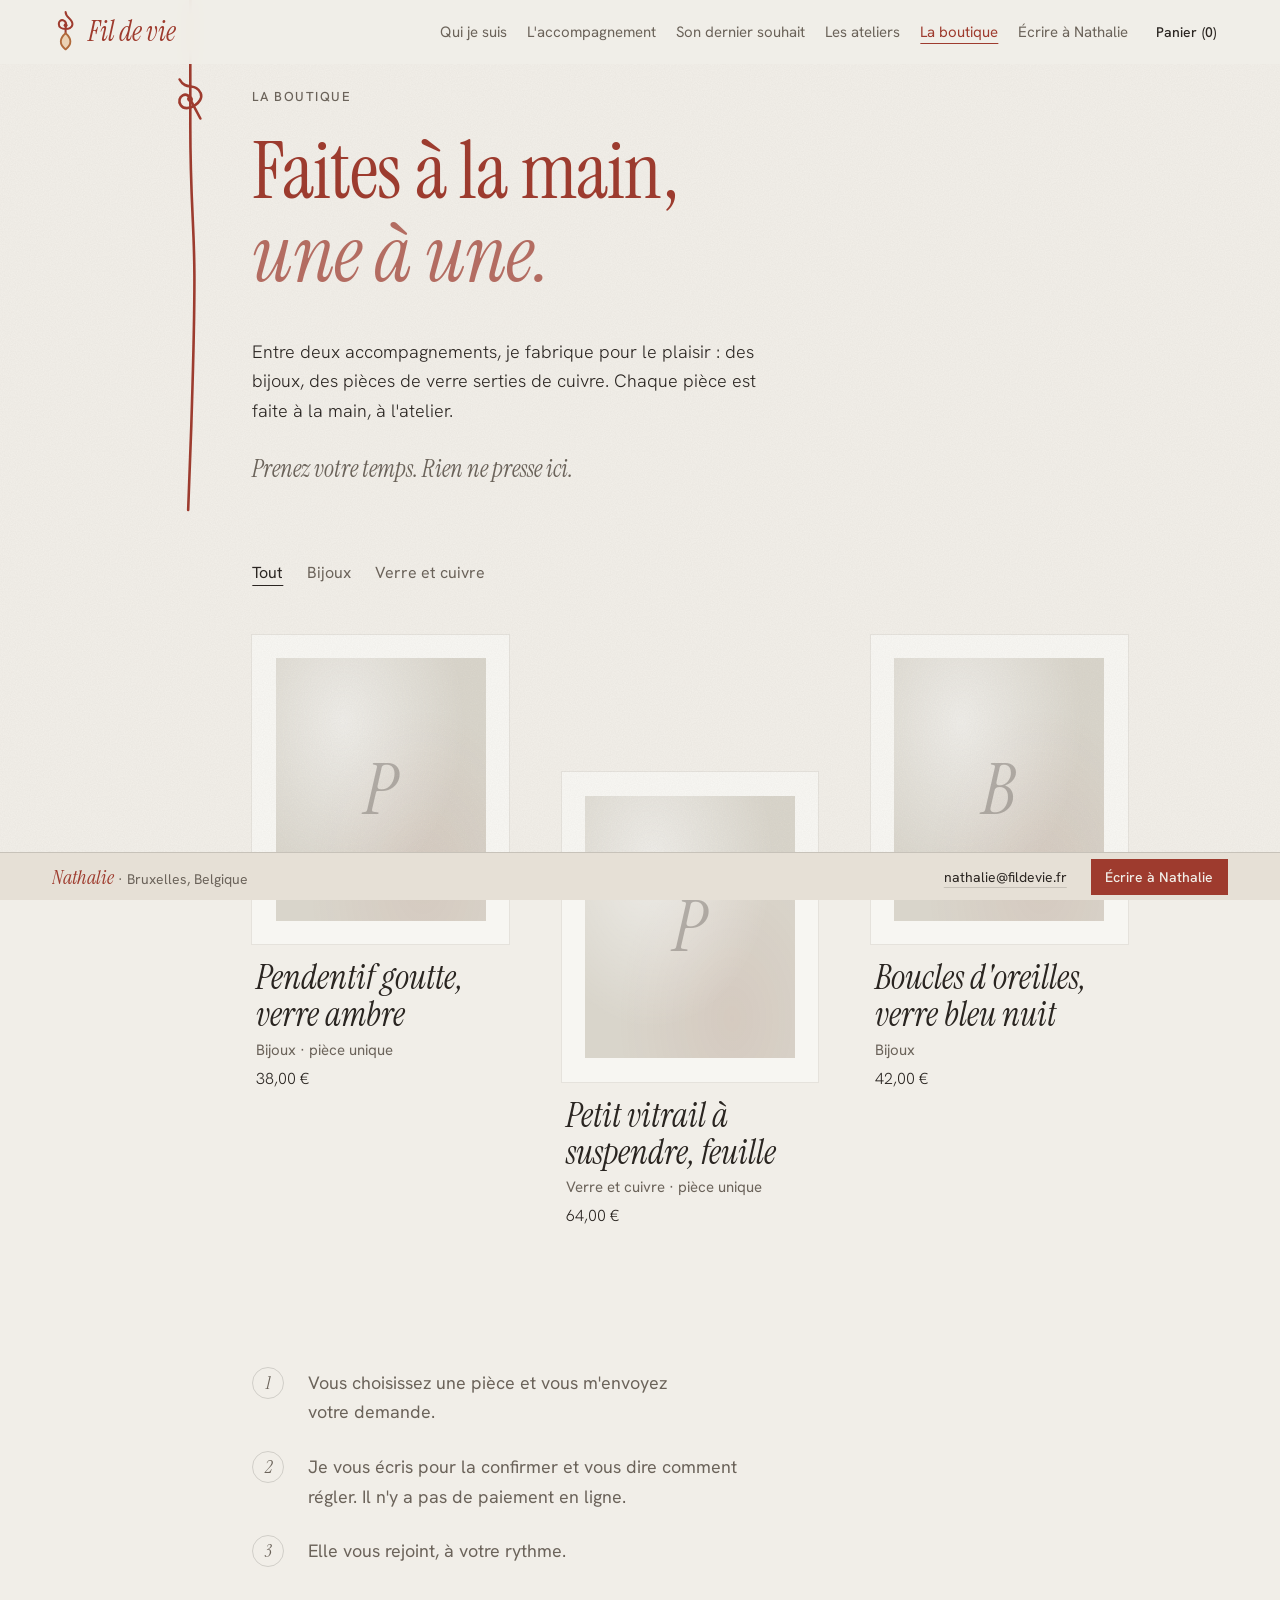
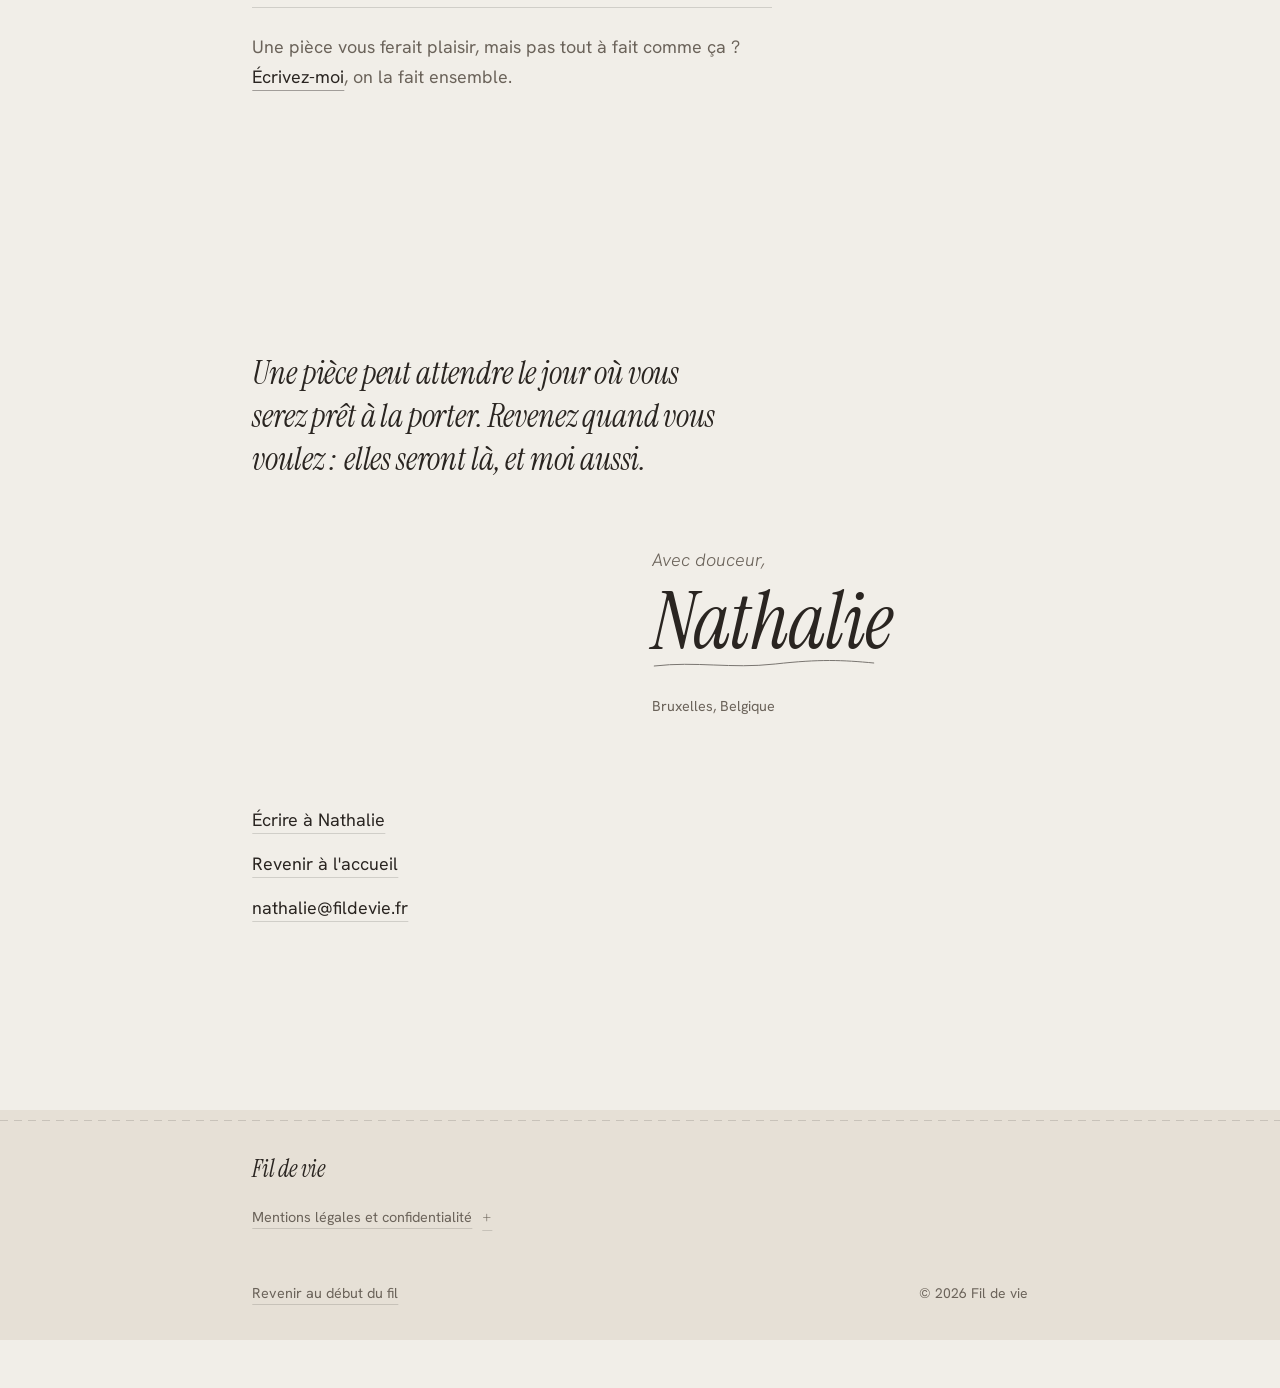
==== commit d569105b: "Retours de Nathalie: bandeau fixe, barre de contact, fil plus large, étapes reliées, logo, Bruxelles" ====
--- a/boutique.html
+++ b/boutique.html
@@ -14,6 +14,7 @@
 <link rel="preconnect" href="https://fonts.gstatic.com" crossorigin>
 <link rel="stylesheet" href="https://fonts.googleapis.com/css2?family=Instrument+Serif:ital,wght@0,400;1,400&amp;family=Hanken+Grotesk:ital,wght@0,300;0,400;0,500;1,300;1,400;1,500&amp;display=swap">
 <link rel="stylesheet" href="styles/base.css">
+<link rel="stylesheet" href="styles/chrome.css">
 <link rel="stylesheet" href="styles/thread.css">
 <link rel="stylesheet" href="styles/boutique.css">
 <link rel="stylesheet" href="styles/shop.css">
@@ -21,30 +22,38 @@
 </head>
 <body class="shop-page">
 <a class="skip-link" href="#shop-title">Aller aux pièces</a>
+<header class="site-bar" data-site-bar>
+  <a class="site-logo" href="index.html" translate="no">
+    <svg class="logo-mark" viewBox="0 0 32 46" aria-hidden="true" focusable="false">
+      <path class="logo-thread" d="M16 0 C16 7, 25 8, 24 15 C23 22, 8 22, 8 14 C8 7, 19 8, 16 19 L16 25" />
+      <path class="logo-drop" d="M16 25 C23 31, 24 38, 16 44 C8 38, 9 31, 16 25 Z" />
+      <circle class="logo-dot" cx="16" cy="15.5" r="2.3" />
+    </svg>
+    <span class="logo-word">Fil de vie</span>
+  </a>
+  <button type="button" class="site-menu" aria-expanded="false" aria-controls="site-nav" data-site-menu>
+    <span class="site-menu-lines" aria-hidden="true"></span><span class="site-menu-word">Menu</span>
+  </button>
+  <nav id="site-nav" class="site-nav-wrap" aria-label="Sections du site">
+    <ul class="site-nav">
+      <li><a href="index.html#nathalie">Qui je suis</a></li>
+      <li><a href="index.html#accompagnement">L'accompagnement</a></li>
+      <li><a href="index.html#souhaits">Son dernier souhait</a></li>
+      <li><a href="index.html#ateliers">Les ateliers</a></li>
+      <li><a href="boutique.html" aria-current="page">La boutique</a></li>
+      <li><a href="index.html#ecrire">Écrire à Nathalie</a></li>
+    </ul>
+  </nav>
+  <button type="button" class="shop-cart-link" data-open-cart aria-haspopup="dialog">
+      <span class="cart-word">Panier</span> <span class="cart-count" data-cart-count>(0)</span><span class="visually-hidden" data-cart-sr>, vide</span>
+    </button>
+</header>
 
 <main id="top">
 <section id="shop" class="sec" aria-labelledby="shop-title">
   <svg class="rail-thread" viewBox="0 0 40 1000" preserveAspectRatio="none" aria-hidden="true" focusable="false">
     <path vector-effect="non-scaling-stroke" d="M20 0 C 26 200, 14 420, 20 600 S 25 860, 20 1000" />
   </svg>
-
-  <!-- The same bar as the home page: the mark, then the site's sections, then the basket -->
-  <header class="shop-bar">
-    <a class="shop-mark" href="index.html" translate="no">Fil de vie</a>
-    <nav aria-label="Sections du site">
-      <ul class="shop-nav">
-        <li><a href="index.html#nathalie">Qui je suis</a></li>
-        <li><a href="index.html#accompagnement">L'accompagnement</a></li>
-        <li><a href="index.html#souhaits">Son dernier souhait</a></li>
-        <li><a href="index.html#ateliers">Les ateliers</a></li>
-        <li><a href="boutique.html" aria-current="page">La boutique</a></li>
-        <li><a href="index.html#ecrire">Écrire à Nathalie</a></li>
-      </ul>
-    </nav>
-    <button type="button" class="shop-cart-link" data-open-cart aria-haspopup="dialog">
-      <span class="cart-word">Panier</span> <span class="cart-count" data-cart-count>(0)</span><span class="visually-hidden" data-cart-sr>, vide</span>
-    </button>
-  </header>
 
   <svg class="knot" viewBox="-20 -20 40 40" aria-hidden="true" focusable="false" data-thread="knot">
     <g><path vector-effect="non-scaling-stroke" d="M0 -20 C 0 -8, 12 -11, 11 0 C 10 9, -9 10, -10 1 C -11 -8, 3 -9, 0 2 L 0 20" /><circle r="2.6" /></g>
@@ -92,7 +101,7 @@
     <svg class="ft-stroke" viewBox="0 0 200 14" preserveAspectRatio="none" aria-hidden="true" focusable="false">
       <path vector-effect="non-scaling-stroke" d="M2 9 C 40 4, 70 12, 110 7 S 170 3, 198 6" />
     </svg>
-    <p class="ft-place" data-fill>Près d'Annecy, Haute-Savoie</p>
+    <p class="ft-place" data-fill>Bruxelles, Belgique</p>
   </div>
 
   <nav class="ft-ps" aria-label="Pour continuer">
@@ -109,8 +118,8 @@
       <details class="ft-legal">
         <summary>Mentions légales et confidentialité</summary>
         <div class="ft-legal-body" data-fill>
-          <p>Éditrice du site&nbsp;: Nathalie [Nom], entrepreneuse individuelle, [adresse postale], 74000 Annecy.</p>
-          <p>SIRET&nbsp;: [000 000 000 00000]. Directrice de la publication&nbsp;: Nathalie [Nom].</p>
+          <p>Éditrice du site&nbsp;: Nathalie [Nom], entrepreneuse individuelle, [adresse postale], 1000 Bruxelles, Belgique.</p>
+          <p>Numéro d'entreprise (BCE)&nbsp;: [0000.000.000]. Directrice de la publication&nbsp;: Nathalie [Nom].</p>
           <p>Hébergement&nbsp;: [nom de l'hébergeur], [adresse de l'hébergeur].</p>
           <p>Ce que vous m'écrivez reste entre nous. Vos messages et vos commandes servent uniquement à vous répondre et à vous livrer&nbsp;; ils ne sont ni partagés ni utilisés à d'autres fins. Ce site ne dépose aucun cookie de suivi. Pour consulter ou effacer vos données, écrivez-moi.</p>
         </div>
@@ -242,7 +251,7 @@
             </div>
             <div class="field">
               <label for="o-country">Pays</label>
-              <input id="o-country" name="country" autocomplete="country-name" value="France" maxlength="80">
+              <input id="o-country" name="country" autocomplete="country-name" value="Belgique" maxlength="80">
             </div>
           </div>
           <div class="field">
@@ -280,6 +289,13 @@
 <button type="button" class="cart-fab" data-open-cart aria-haspopup="dialog" hidden>Panier <span data-cart-count>(0)</span></button>
 <p class="visually-hidden" role="status" aria-live="polite" data-cart-live></p>
 
+<aside class="contact-bar" aria-label="Contacter Nathalie">
+  <p class="cb-who"><span class="cb-name">Nathalie</span><span class="cb-sep" aria-hidden="true"> · </span><span class="cb-place" data-fill>Bruxelles, Belgique</span></p>
+  <ul class="cb-links">
+    <li><a class="cb-mail" href="mailto:nathalie@fildevie.fr" data-contact-email data-fill>nathalie@fildevie.fr</a></li>
+    <li><a class="cb-write" href="index.html#ecrire">Écrire à Nathalie</a></li>
+  </ul>
+</aside>
 <script src="scripts/site.js"></script>
 <script src="scripts/thread.js"></script>
 <script src="scripts/boutique.js"></script>
--- a/styles/base.css
+++ b/styles/base.css
@@ -6,6 +6,7 @@
   --muted: #6b635a;
   --accent: #9e3b2e;
   --accent-2: #5b6b5f;
+  --thread-w: 2.6;
   --line: color-mix(in srgb, var(--ink) 16%, transparent);
 
   --font-display: "Instrument Serif", Georgia, "Times New Roman", serif;
@@ -138,7 +139,7 @@
 .page-thread path {
   fill: none;
   stroke: var(--accent);
-  stroke-width: 1.6;
+  stroke-width: var(--thread-w);
   stroke-linecap: round;
   stroke-linejoin: round;
 }
@@ -194,7 +195,7 @@
 .knot path {
   fill: none;
   stroke: var(--accent);
-  stroke-width: 1.6;
+  stroke-width: var(--thread-w);
   stroke-linecap: round;
   stroke-linejoin: round;
 }
--- a/styles/chrome.css
+++ b/styles/chrome.css
@@ -0,0 +1,202 @@
+/* The page's frame, the same on every page:
+   - the bar at the top stays put while you scroll (logo, sections, and the basket in the shop);
+   - the contact bar at the bottom stays put too: Nathalie, where she is, her email, "Écrire".
+   Both sit above the thread, on the paper colour, so the thread runs under them. */
+:root {
+  --bar-h: 4rem;
+  --cb-h: 3rem;
+  --copper: #b06a3b;
+}
+html { scroll-padding-top: calc(var(--bar-h) + var(--space-2)); scroll-padding-bottom: var(--cb-h); }
+body { padding-bottom: var(--cb-h); }
+.skip-link { z-index: 40 !important; }
+
+/* ---------- Top bar ---------- */
+.site-bar {
+  position: sticky;
+  top: 0;
+  z-index: 30;
+  display: flex;
+  align-items: center;
+  gap: var(--space-2);
+  min-height: var(--bar-h);
+  padding: 0 var(--gutter);
+  background: color-mix(in srgb, var(--bg) 94%, transparent);
+  -webkit-backdrop-filter: blur(8px);
+  backdrop-filter: blur(8px);
+  border-bottom: 1px solid transparent;
+  transition: border-color var(--dur-2) var(--ease-out), box-shadow var(--dur-2) var(--ease-out);
+}
+.site-bar.is-scrolled {
+  border-bottom-color: var(--line);
+  box-shadow: 0 .5rem 1.5rem -1rem color-mix(in srgb, var(--ink) 25%, transparent);
+}
+
+/* The logo: the thread comes down, ties one loop, and ends in a drop of glass rimmed with copper */
+.site-logo {
+  display: inline-flex;
+  align-items: center;
+  gap: .55rem;
+  min-height: 2.75rem;
+  margin-right: auto;
+  color: var(--accent);
+  text-decoration: none;
+}
+.logo-mark { width: 1.7rem; height: auto; overflow: visible; flex: none; }
+.logo-thread { fill: none; stroke: var(--accent); stroke-width: 2.4; stroke-linecap: round; stroke-linejoin: round; }
+.logo-drop {
+  fill: color-mix(in srgb, #e0a35f 38%, var(--bg));
+  stroke: var(--copper);
+  stroke-width: 2.2;
+  stroke-linejoin: round;
+}
+.logo-dot { fill: var(--accent); }
+.logo-word {
+  font-family: var(--font-display);
+  font-style: italic;
+  font-size: 1.75rem;
+  line-height: 1;
+  letter-spacing: -0.01em;
+}
+.site-logo:hover .logo-word,
+.site-logo:focus-visible .logo-word { opacity: .7; }
+
+.site-nav { display: flex; flex-wrap: wrap; gap: 0 1.25rem; margin: 0; padding: 0; list-style: none; }
+.site-nav a {
+  display: inline-flex;
+  align-items: center;
+  min-height: 2.75rem;
+  font: 400 .9375rem var(--font-body);
+  color: var(--muted);
+  text-decoration: underline 1px transparent;
+  text-underline-offset: .4em;
+  transition: color var(--dur-1) var(--ease-out), text-decoration-color var(--dur-1) var(--ease-out);
+}
+.site-nav a:hover,
+.site-nav a:focus-visible { color: var(--ink); text-decoration-color: currentColor; }
+.site-nav a[aria-current="page"],
+.site-nav a.is-here { color: var(--accent); text-decoration-color: currentColor; }
+
+.site-menu {
+  display: none;
+  align-items: center;
+  gap: .55rem;
+  min-height: 2.75rem;
+  padding: 0 .25rem;
+  border: 0;
+  background: none;
+  font: 500 .9375rem var(--font-body);
+  color: var(--ink);
+  cursor: pointer;
+}
+.site-menu-lines,
+.site-menu-lines::before,
+.site-menu-lines::after {
+  display: block;
+  width: 1.15rem;
+  height: 2px;
+  background: currentColor;
+  border-radius: 1px;
+  transition: transform var(--dur-2) var(--ease-out), opacity var(--dur-1) var(--ease-out);
+}
+.site-menu-lines { position: relative; }
+.site-menu-lines::before,
+.site-menu-lines::after { content: ""; position: absolute; left: 0; }
+.site-menu-lines::before { top: -6px; }
+.site-menu-lines::after { top: 6px; }
+.site-menu[aria-expanded="true"] .site-menu-lines { background: transparent; }
+.site-menu[aria-expanded="true"] .site-menu-lines::before { transform: translateY(6px) rotate(45deg); }
+.site-menu[aria-expanded="true"] .site-menu-lines::after { transform: translateY(-6px) rotate(-45deg); }
+
+/* The shop's basket sits in the bar, next to the menu */
+.site-bar .shop-cart-link { order: 0; margin-right: 0; }
+
+/* Phones and tablets: the sections fold into a menu under the bar */
+@media (max-width: 63.99rem) {
+  html.js .site-menu { display: inline-flex; }
+  html.js .site-nav-wrap {
+    position: absolute;
+    top: 100%;
+    left: 0;
+    right: 0;
+    padding: var(--space-1) var(--gutter) var(--space-3);
+    background: var(--bg);
+    border-bottom: 1px solid var(--line);
+    box-shadow: 0 1rem 2rem -1.25rem color-mix(in srgb, var(--ink) 35%, transparent);
+  }
+  html.js .site-nav-wrap:not(.is-open) { display: none; }
+  html.js .site-nav { flex-direction: column; }
+  html.js .site-nav a { min-height: 3rem; font-size: 1.125rem; width: 100%; border-bottom: 1px solid var(--line); }
+  html.js .site-nav li:last-child a { border-bottom: 0; }
+  /* Without JavaScript the links simply wrap under the logo */
+  html:not(.js) .site-bar { flex-wrap: wrap; }
+  html:not(.js) .site-nav-wrap { flex-basis: 100%; }
+  .site-bar .shop-cart-link { order: 1; }
+  .site-bar .site-menu { order: 2; }
+}
+@media (max-width: 22rem) {
+  .logo-word { font-size: 1.5rem; }
+  .site-menu-word { display: none; }
+}
+
+/* ---------- Contact bar ---------- */
+.contact-bar {
+  position: fixed;
+  left: 0;
+  right: 0;
+  bottom: 0;
+  z-index: 30;
+  display: flex;
+  align-items: center;
+  justify-content: space-between;
+  gap: var(--space-2);
+  min-height: var(--cb-h);
+  padding: 0 var(--gutter);
+  padding-bottom: env(safe-area-inset-bottom);
+  background: var(--surface);
+  border-top: 1px solid var(--line);
+  font: 400 .875rem var(--font-body);
+  color: var(--muted);
+}
+.cb-who { white-space: nowrap; overflow: hidden; text-overflow: ellipsis; min-width: 0; }
+.cb-name { font-family: var(--font-display); font-style: italic; font-size: 1.25rem; color: var(--accent); }
+.cb-links { display: flex; align-items: center; gap: var(--space-3); flex: none; }
+.cb-links a {
+  display: inline-flex;
+  align-items: center;
+  min-height: 2.75rem;
+  color: var(--ink);
+  text-decoration: underline 1px var(--line);
+  text-underline-offset: .35em;
+}
+.cb-links a:hover,
+.cb-links a:focus-visible { text-decoration-color: currentColor; }
+.cb-links .cb-write {
+  min-height: 2.25rem;
+  padding: 0 .9rem;
+  background: var(--accent);
+  color: var(--bg);
+  text-decoration: none;
+  font-weight: 500;
+}
+.cb-links .cb-write:hover,
+.cb-links .cb-write:focus-visible { background: color-mix(in srgb, var(--accent) 84%, var(--ink)); }
+.cb-links .cb-write:focus-visible { outline-color: var(--ink); }
+@media (max-width: 40rem) {
+  .contact-bar { gap: var(--space-1); font-size: .8125rem; }
+  .cb-sep, .cb-place { display: none; }
+  .cb-links { gap: var(--space-2); }
+  .cb-links .cb-write { padding: 0 .7rem; }
+}
+@media (max-width: 23rem) {
+  .cb-who { display: none; }
+  .contact-bar { justify-content: flex-end; }
+}
+
+/* The shop's floating basket clears the contact bar */
+.cart-fab { bottom: calc(var(--cb-h) + var(--space-2)) !important; }
+
+/* Titles wear the thread's colour */
+h1, h2, h3 { color: var(--accent); }
+.sec-title em { color: color-mix(in srgb, var(--accent) 72%, var(--bg)); }
+#accompagnement .acc-when { color: var(--accent) !important; }
--- a/styles/thread.css
+++ b/styles/thread.css
@@ -12,7 +12,7 @@
 }
 .page-thread .thread-pulse {
   stroke: color-mix(in srgb, var(--accent) 70%, #ffd9b8);
-  stroke-width: 3;
+  stroke-width: 4;
 }
 
 /* Knot glow.
--- a/styles/boutique.css
+++ b/styles/boutique.css
@@ -50,7 +50,7 @@
 .tie { display: block; width: 7.5rem; height: 2.5rem; overflow: visible; }
 .tie-large { width: min(13.5rem, 100%); height: 4.5rem; }
 .tie-large .tie-line { stroke-width: .95; }
-.tie-line { fill: none; stroke: var(--accent); stroke-width: 1.6; stroke-linecap: round; stroke-linejoin: round; stroke-dasharray: 1; }
+.tie-line { fill: none; stroke: var(--accent); stroke-width: var(--thread-w); stroke-linecap: round; stroke-linejoin: round; stroke-dasharray: 1; }
 .tie-dot { fill: var(--accent); transform-box: fill-box; transform-origin: center; }
 @media (prefers-reduced-motion: no-preference) {
   .tie.is-tying .tie-line { animation: tie-draw var(--shop-dur-tie) var(--ease-in-out) both; }
--- a/styles/footer.css
+++ b/styles/footer.css
@@ -37,7 +37,7 @@
 #footer .ft-thread path {
   fill: none;
   stroke: var(--accent);
-  stroke-width: 1.5;
+  stroke-width: var(--thread-w);
   stroke-linecap: round;
   stroke-linejoin: round;
 }
@@ -55,7 +55,7 @@
   opacity: 0;
   transform: scale(1) rotate(0deg);
 }
-#footer .ft-knot path { fill: none; stroke: var(--accent); stroke-width: 1.5; stroke-linecap: round; }
+#footer .ft-knot path { fill: none; stroke: var(--accent); stroke-width: var(--thread-w); stroke-linecap: round; }
 
 /* The closing sentence, in the same letter column as the rest of the page */
 #footer .ft-close p {
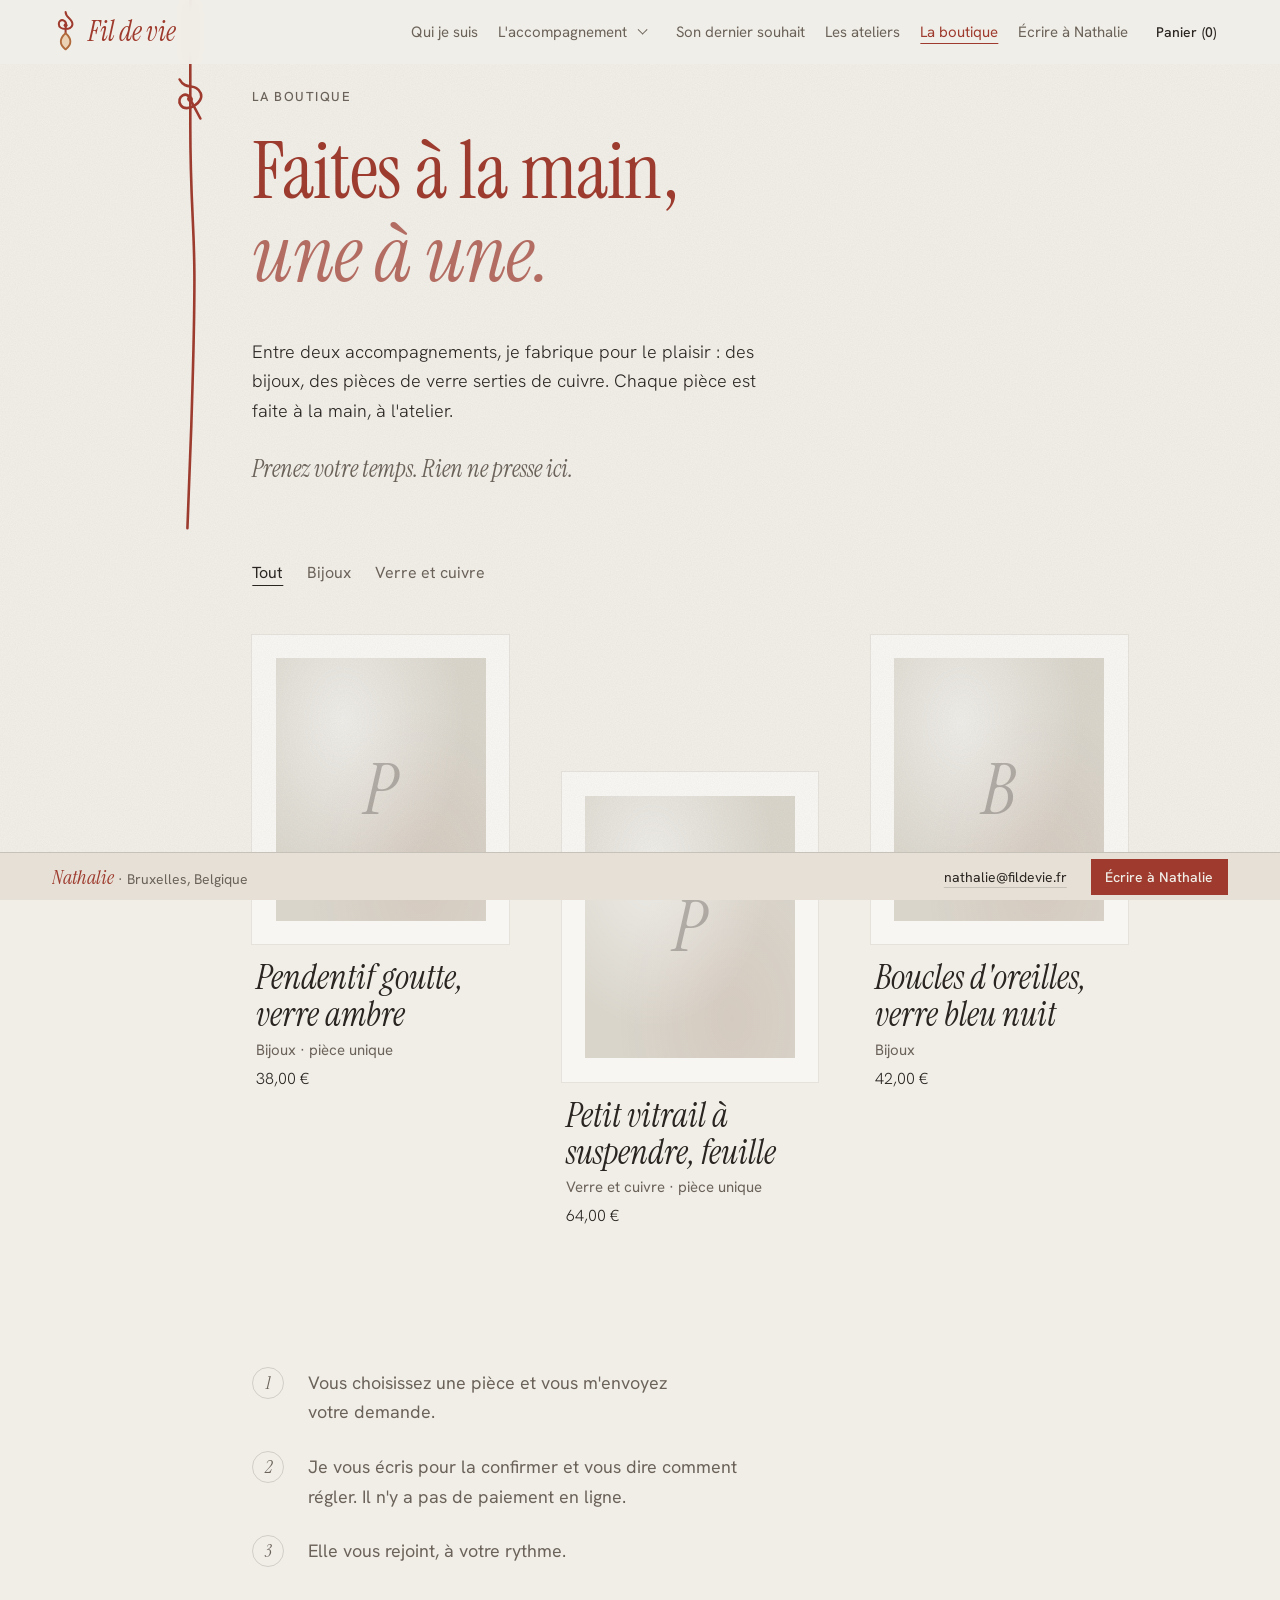
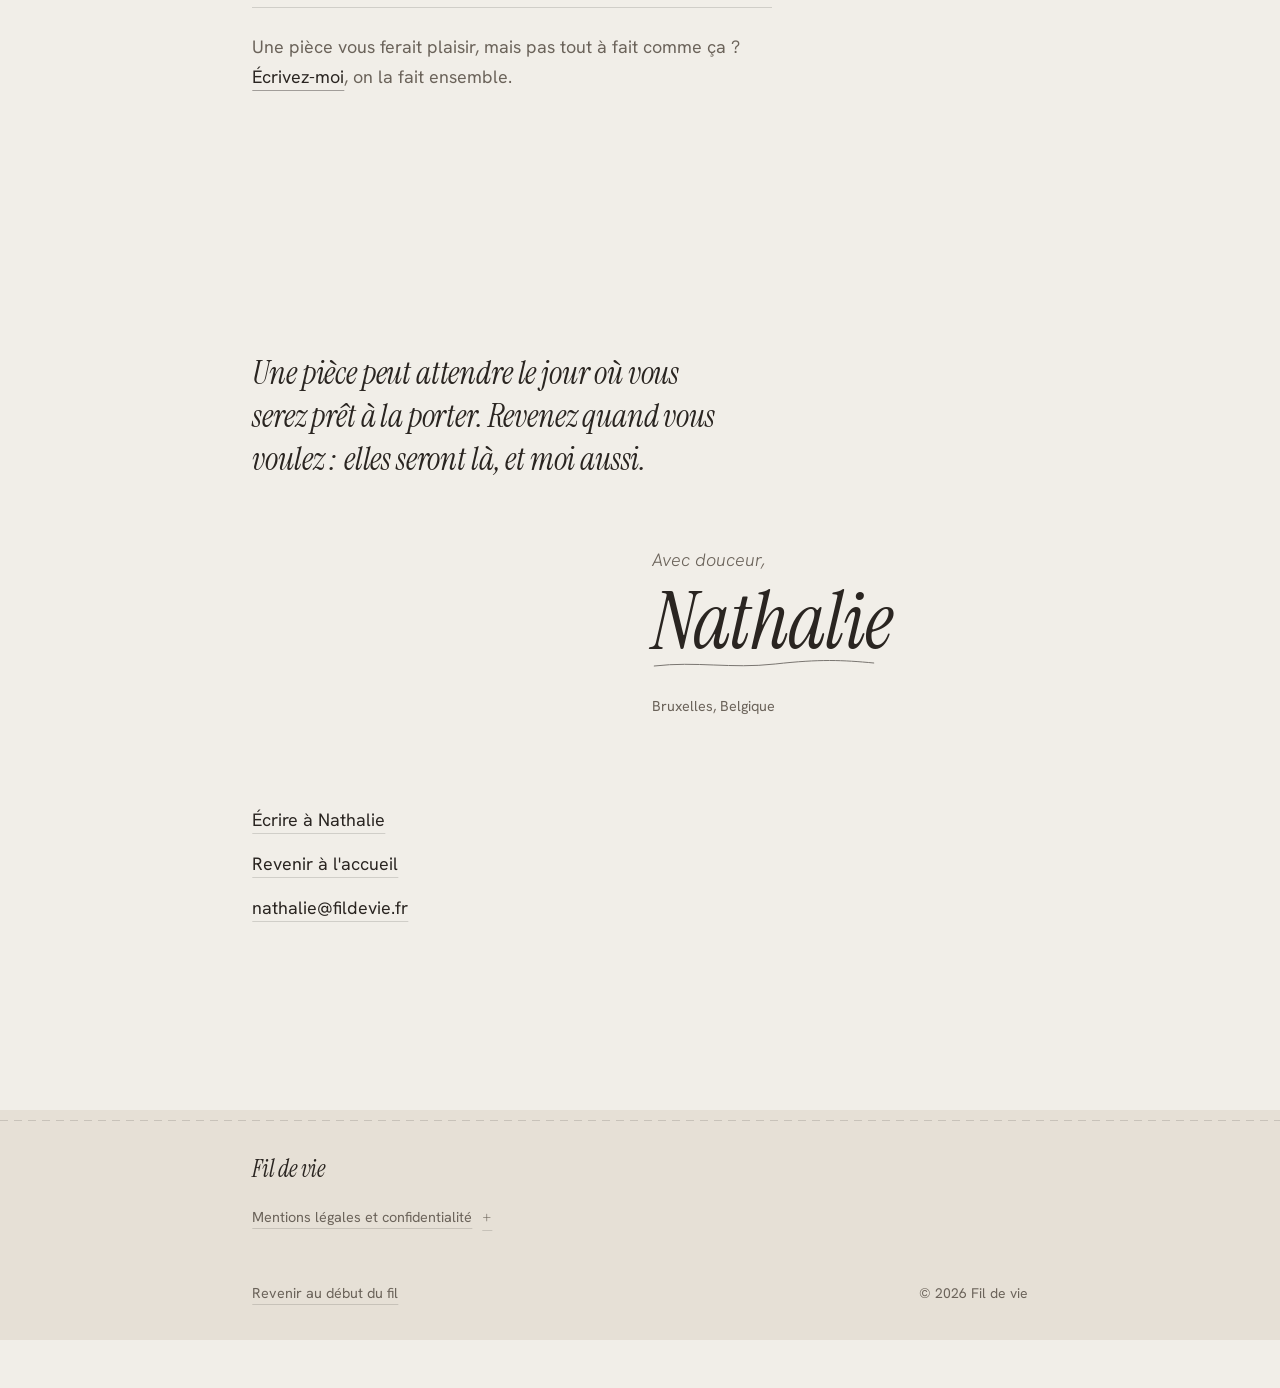
==== commit 077347cd: "L'accompagnement: sous-menu en trois temps (Accueillir, Honorer, Transformer) Co-Authored-By: Claude" ====
--- a/boutique.html
+++ b/boutique.html
@@ -37,7 +37,34 @@
   <nav id="site-nav" class="site-nav-wrap" aria-label="Sections du site">
     <ul class="site-nav">
       <li><a href="index.html#nathalie">Qui je suis</a></li>
-      <li><a href="index.html#accompagnement">L'accompagnement</a></li>
+      <li class="site-nav-has-sub">
+        <a href="index.html#accompagnement">L'accompagnement</a>
+        <button type="button" class="site-sub-toggle" aria-expanded="false" aria-controls="site-sub-acc" data-site-sub>
+          <span class="visually-hidden">Les trois temps de l'accompagnement</span>
+        </button>
+        <div class="site-sub" id="site-sub-acc">
+          <div class="site-sub-group">
+            <a class="site-sub-head" href="index.html#accueillir">Accueillir</a>
+            <ul>
+              <li><a href="index.html#etapes">Parcours d'accompagnement</a></li>
+              <li><a href="index.html#deposer">Déposer sa peine</a></li>
+            </ul>
+          </div>
+          <div class="site-sub-group">
+            <a class="site-sub-head" href="index.html#honorer">Honorer</a>
+            <ul>
+              <li><a href="index.html#souhaits">Réaliser un souhait</a></li>
+              <li><a href="index.html#lien">Maintenir un lien symbolique</a></li>
+            </ul>
+          </div>
+          <div class="site-sub-group">
+            <a class="site-sub-head" href="index.html#transformer">Transformer</a>
+            <ul>
+              <li><a href="index.html#transformer">Transformer ses émotions en quelque chose de porteur de sens</a></li>
+            </ul>
+          </div>
+        </div>
+      </li>
       <li><a href="index.html#souhaits">Son dernier souhait</a></li>
       <li><a href="index.html#ateliers">Les ateliers</a></li>
       <li><a href="boutique.html" aria-current="page">La boutique</a></li>
--- a/styles/chrome.css
+++ b/styles/chrome.css
@@ -107,6 +107,79 @@
 .site-menu[aria-expanded="true"] .site-menu-lines { background: transparent; }
 .site-menu[aria-expanded="true"] .site-menu-lines::before { transform: translateY(6px) rotate(45deg); }
 .site-menu[aria-expanded="true"] .site-menu-lines::after { transform: translateY(-6px) rotate(-45deg); }
+
+/* L'accompagnement and its three parts: a panel under the link on desktop, an indented list in the phone menu */
+.site-nav-has-sub { position: relative; display: flex; align-items: center; }
+.site-sub-toggle {
+  display: inline-flex;
+  align-items: center;
+  justify-content: center;
+  width: 1.75rem;
+  min-height: 2.75rem;
+  margin-left: .1rem;
+  padding: 0;
+  border: 0;
+  background: none;
+  color: var(--muted);
+  cursor: pointer;
+}
+.site-sub-toggle::before {
+  content: "";
+  width: .45rem;
+  height: .45rem;
+  border-right: 1.5px solid currentColor;
+  border-bottom: 1.5px solid currentColor;
+  transform: translateY(-25%) rotate(45deg);
+  transition: transform var(--dur-1) var(--ease-out);
+}
+.site-sub-toggle:hover, .site-sub-toggle:focus-visible { color: var(--ink); }
+.site-sub-toggle[aria-expanded="true"]::before { transform: translateY(20%) rotate(-135deg); }
+.site-sub ul { margin: 0; padding: 0; list-style: none; }
+.site-nav .site-sub-head {
+  font-family: var(--font-display);
+  font-style: italic;
+  font-size: 1.375rem;
+  color: var(--accent);
+}
+
+@media (min-width: 64rem) {
+  /* the panel hangs from the bar itself, lined up with the page's right margin */
+  .site-nav-has-sub { position: static; }
+  .site-sub {
+    position: absolute;
+    top: 100%;
+    right: var(--gutter);
+    z-index: 2;
+    display: grid;
+    grid-template-columns: repeat(3, minmax(0, 1fr));
+    gap: var(--space-3);
+    width: min(44rem, calc(100vw - 2 * var(--gutter)));
+    padding: var(--space-3) var(--space-3) var(--space-3);
+    background: var(--bg);
+    border: 1px solid var(--line);
+    border-top: 2px solid var(--accent);
+    box-shadow: 0 1.25rem 2.5rem -1.5rem color-mix(in srgb, var(--ink) 40%, transparent);
+    opacity: 0;
+    visibility: hidden;
+    transform: translateY(-.35rem);
+    transition: opacity var(--dur-1) var(--ease-out), transform var(--dur-2) var(--ease-out), visibility 0s linear var(--dur-2);
+  }
+  /* a bridge so the pointer can travel from the link to the panel */
+  .site-sub::before { content: ""; position: absolute; left: 0; right: 0; bottom: 100%; height: .75rem; }
+  .site-nav-has-sub:hover .site-sub,
+  .site-sub-toggle[aria-expanded="true"] + .site-sub {
+    opacity: 1;
+    visibility: visible;
+    transform: none;
+    transition: opacity var(--dur-1) var(--ease-out), transform var(--dur-2) var(--ease-out), visibility 0s;
+  }
+  .site-nav-has-sub:hover .site-sub-toggle::before { transform: translateY(20%) rotate(-135deg); }
+  .site-sub-group { display: flex; flex-direction: column; gap: .15rem; }
+  .site-nav .site-sub-head { min-height: 2.25rem; }
+  .site-nav .site-sub ul a { min-height: 0; padding: .3rem 0; line-height: 1.35; color: var(--ink); }
+  .site-nav .site-sub ul a:hover,
+  .site-nav .site-sub ul a:focus-visible { color: var(--accent); }
+}
 
 /* The shop's basket sits in the bar, next to the menu */
 .site-bar .shop-cart-link { order: 0; margin-right: 0; }
@@ -127,7 +200,16 @@
   html.js .site-nav-wrap:not(.is-open) { display: none; }
   html.js .site-nav { flex-direction: column; }
   html.js .site-nav a { min-height: 3rem; font-size: 1.125rem; width: 100%; border-bottom: 1px solid var(--line); }
-  html.js .site-nav li:last-child a { border-bottom: 0; }
+  html.js .site-nav > li:last-child > a { border-bottom: 0; }
+  /* the three parts, always open under L'accompagnement */
+  .site-nav-has-sub { flex-wrap: wrap; }
+  .site-nav-has-sub > a { flex: 1; }
+  .site-sub-toggle { display: none; }
+  .site-sub { flex-basis: 100%; padding: var(--space-1) 0 var(--space-2) var(--space-3); border-bottom: 1px solid var(--line); }
+  .site-sub-group + .site-sub-group { margin-top: var(--space-1); }
+  html.js .site-nav .site-sub a { min-height: 2.5rem; border-bottom: 0; font-size: 1rem; }
+  html.js .site-nav .site-sub-head { font-size: 1.25rem; min-height: 2.5rem; }
+  html.js .site-nav .site-sub ul a { padding-left: var(--space-2); color: var(--ink); }
   /* Without JavaScript the links simply wrap under the logo */
   html:not(.js) .site-bar { flex-wrap: wrap; }
   html:not(.js) .site-nav-wrap { flex-basis: 100%; }
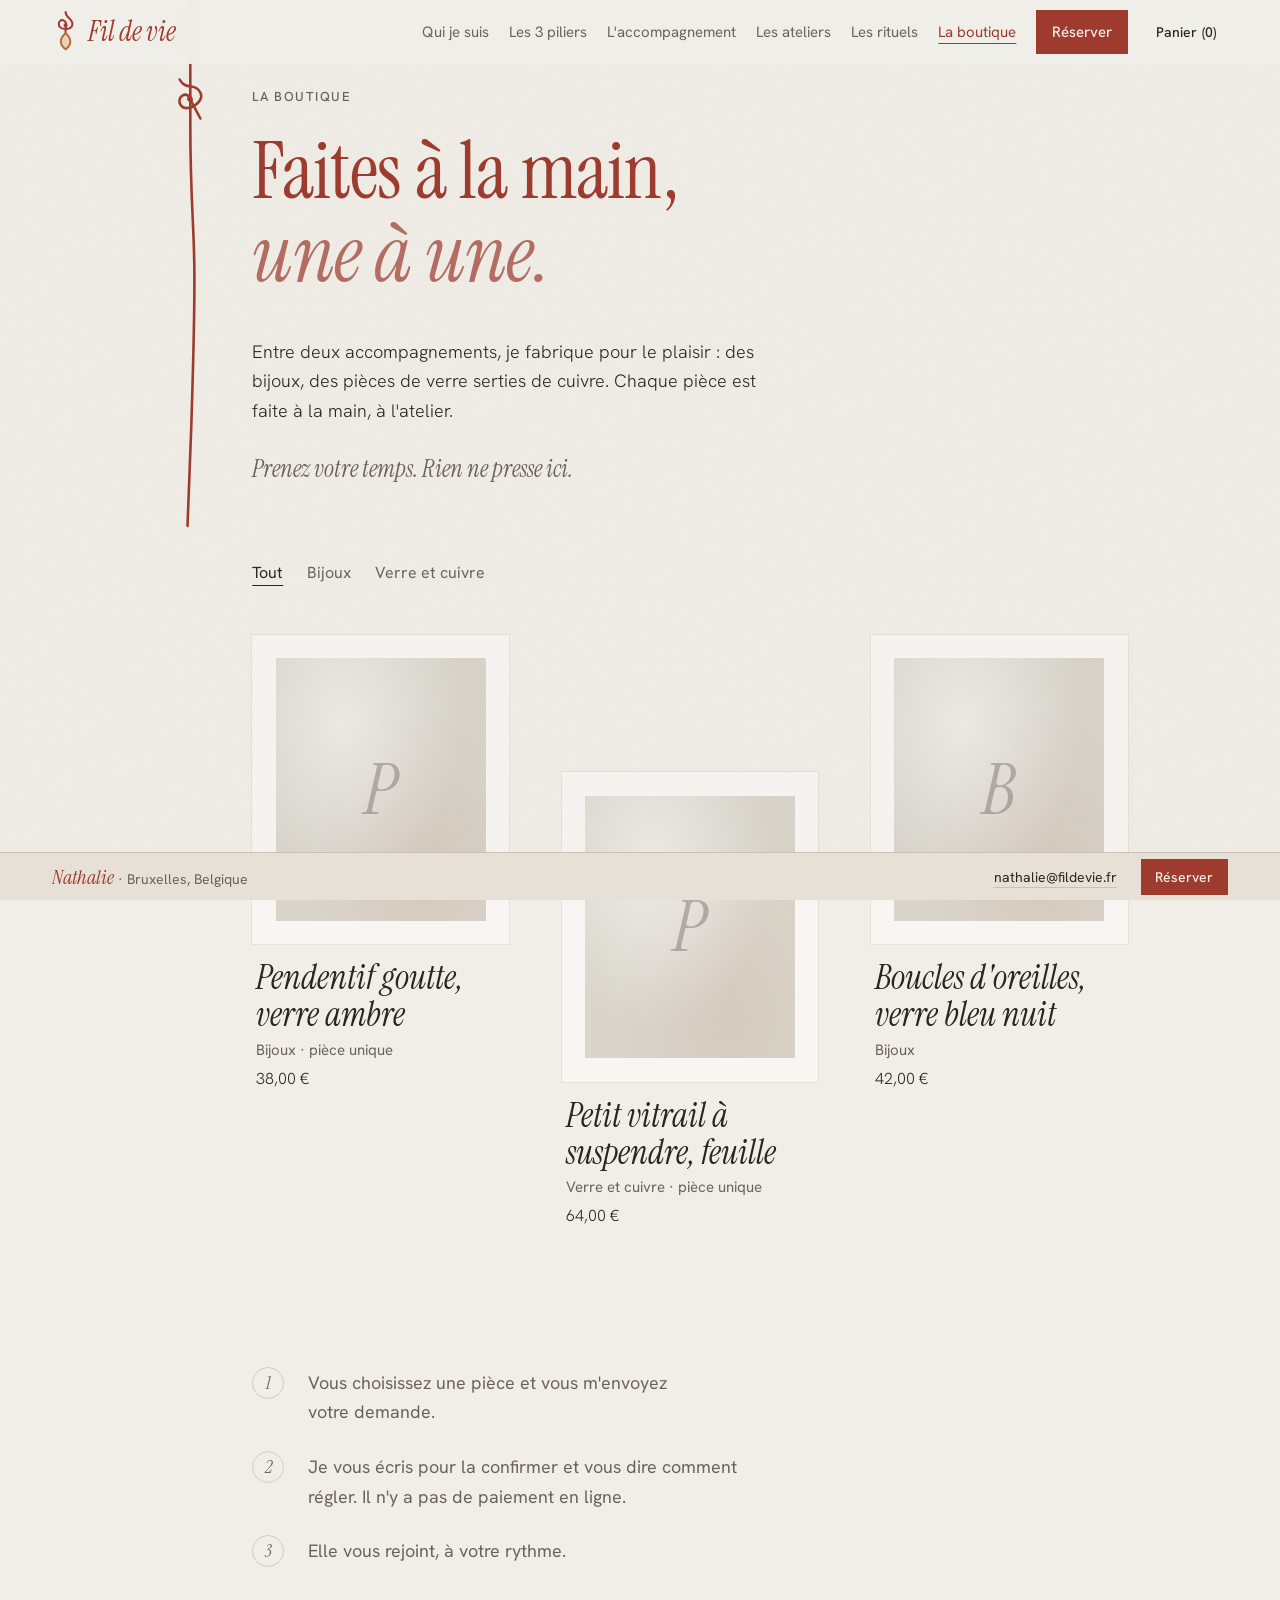
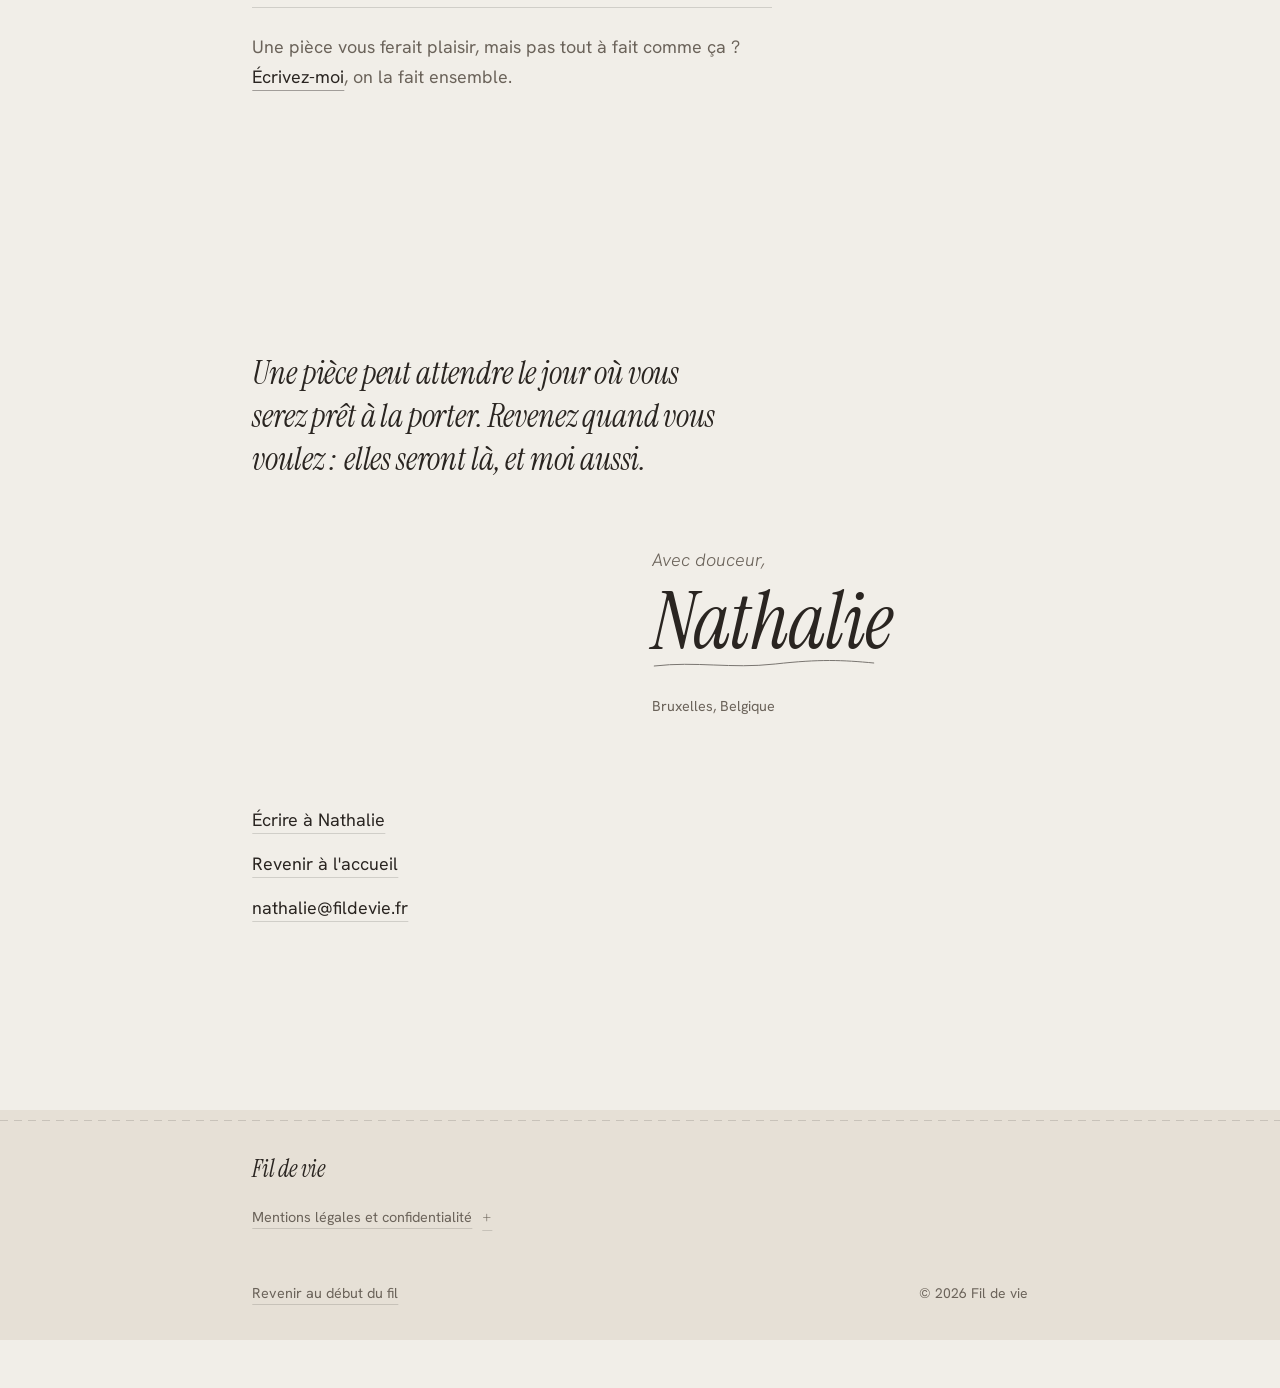
==== commit 06ea7485: "Structure v1 : une seule page qui suit le fil (piliers, séance découverte, rituels, Réserver), sans " ====
--- a/boutique.html
+++ b/boutique.html
@@ -37,38 +37,12 @@
   <nav id="site-nav" class="site-nav-wrap" aria-label="Sections du site">
     <ul class="site-nav">
       <li><a href="index.html#nathalie">Qui je suis</a></li>
-      <li class="site-nav-has-sub">
-        <a href="index.html#accompagnement">L'accompagnement</a>
-        <button type="button" class="site-sub-toggle" aria-expanded="false" aria-controls="site-sub-acc" data-site-sub>
-          <span class="visually-hidden">Les trois temps de l'accompagnement</span>
-        </button>
-        <div class="site-sub" id="site-sub-acc">
-          <div class="site-sub-group">
-            <a class="site-sub-head" href="index.html#accueillir">Accueillir</a>
-            <ul>
-              <li><a href="index.html#etapes">Parcours d'accompagnement</a></li>
-              <li><a href="index.html#deposer">Déposer sa peine</a></li>
-            </ul>
-          </div>
-          <div class="site-sub-group">
-            <a class="site-sub-head" href="index.html#honorer">Honorer</a>
-            <ul>
-              <li><a href="index.html#souhaits">Réaliser un souhait</a></li>
-              <li><a href="index.html#lien">Maintenir un lien symbolique</a></li>
-            </ul>
-          </div>
-          <div class="site-sub-group">
-            <a class="site-sub-head" href="index.html#transformer">Transformer</a>
-            <ul>
-              <li><a href="index.html#transformer">Transformer ses émotions en quelque chose de porteur de sens</a></li>
-            </ul>
-          </div>
-        </div>
-      </li>
-      <li><a href="index.html#souhaits">Son dernier souhait</a></li>
+      <li><a href="index.html#piliers">Les 3 piliers</a></li>
+      <li><a href="index.html#accompagnement">L'accompagnement</a></li>
       <li><a href="index.html#ateliers">Les ateliers</a></li>
+      <li><a href="index.html#rituels">Les rituels</a></li>
       <li><a href="boutique.html" aria-current="page">La boutique</a></li>
-      <li><a href="index.html#ecrire">Écrire à Nathalie</a></li>
+      <li><a class="site-nav-cta" href="index.html#reserver">Réserver</a></li>
     </ul>
   </nav>
   <button type="button" class="shop-cart-link" data-open-cart aria-haspopup="dialog">
@@ -320,7 +294,7 @@
   <p class="cb-who"><span class="cb-name">Nathalie</span><span class="cb-sep" aria-hidden="true"> · </span><span class="cb-place" data-fill>Bruxelles, Belgique</span></p>
   <ul class="cb-links">
     <li><a class="cb-mail" href="mailto:nathalie@fildevie.fr" data-contact-email data-fill>nathalie@fildevie.fr</a></li>
-    <li><a class="cb-write" href="index.html#ecrire">Écrire à Nathalie</a></li>
+    <li><a class="cb-write" href="index.html#reserver">Réserver</a></li>
   </ul>
 </aside>
 <script src="scripts/site.js"></script>
--- a/styles/chrome.css
+++ b/styles/chrome.css
@@ -107,79 +107,6 @@
 .site-menu[aria-expanded="true"] .site-menu-lines { background: transparent; }
 .site-menu[aria-expanded="true"] .site-menu-lines::before { transform: translateY(6px) rotate(45deg); }
 .site-menu[aria-expanded="true"] .site-menu-lines::after { transform: translateY(-6px) rotate(-45deg); }
-
-/* L'accompagnement and its three parts: a panel under the link on desktop, an indented list in the phone menu */
-.site-nav-has-sub { position: relative; display: flex; align-items: center; }
-.site-sub-toggle {
-  display: inline-flex;
-  align-items: center;
-  justify-content: center;
-  width: 1.75rem;
-  min-height: 2.75rem;
-  margin-left: .1rem;
-  padding: 0;
-  border: 0;
-  background: none;
-  color: var(--muted);
-  cursor: pointer;
-}
-.site-sub-toggle::before {
-  content: "";
-  width: .45rem;
-  height: .45rem;
-  border-right: 1.5px solid currentColor;
-  border-bottom: 1.5px solid currentColor;
-  transform: translateY(-25%) rotate(45deg);
-  transition: transform var(--dur-1) var(--ease-out);
-}
-.site-sub-toggle:hover, .site-sub-toggle:focus-visible { color: var(--ink); }
-.site-sub-toggle[aria-expanded="true"]::before { transform: translateY(20%) rotate(-135deg); }
-.site-sub ul { margin: 0; padding: 0; list-style: none; }
-.site-nav .site-sub-head {
-  font-family: var(--font-display);
-  font-style: italic;
-  font-size: 1.375rem;
-  color: var(--accent);
-}
-
-@media (min-width: 64rem) {
-  /* the panel hangs from the bar itself, lined up with the page's right margin */
-  .site-nav-has-sub { position: static; }
-  .site-sub {
-    position: absolute;
-    top: 100%;
-    right: var(--gutter);
-    z-index: 2;
-    display: grid;
-    grid-template-columns: repeat(3, minmax(0, 1fr));
-    gap: var(--space-3);
-    width: min(44rem, calc(100vw - 2 * var(--gutter)));
-    padding: var(--space-3) var(--space-3) var(--space-3);
-    background: var(--bg);
-    border: 1px solid var(--line);
-    border-top: 2px solid var(--accent);
-    box-shadow: 0 1.25rem 2.5rem -1.5rem color-mix(in srgb, var(--ink) 40%, transparent);
-    opacity: 0;
-    visibility: hidden;
-    transform: translateY(-.35rem);
-    transition: opacity var(--dur-1) var(--ease-out), transform var(--dur-2) var(--ease-out), visibility 0s linear var(--dur-2);
-  }
-  /* a bridge so the pointer can travel from the link to the panel */
-  .site-sub::before { content: ""; position: absolute; left: 0; right: 0; bottom: 100%; height: .75rem; }
-  .site-nav-has-sub:hover .site-sub,
-  .site-sub-toggle[aria-expanded="true"] + .site-sub {
-    opacity: 1;
-    visibility: visible;
-    transform: none;
-    transition: opacity var(--dur-1) var(--ease-out), transform var(--dur-2) var(--ease-out), visibility 0s;
-  }
-  .site-nav-has-sub:hover .site-sub-toggle::before { transform: translateY(20%) rotate(-135deg); }
-  .site-sub-group { display: flex; flex-direction: column; gap: .15rem; }
-  .site-nav .site-sub-head { min-height: 2.25rem; }
-  .site-nav .site-sub ul a { min-height: 0; padding: .3rem 0; line-height: 1.35; color: var(--ink); }
-  .site-nav .site-sub ul a:hover,
-  .site-nav .site-sub ul a:focus-visible { color: var(--accent); }
-}
 
 /* The shop's basket sits in the bar, next to the menu */
 .site-bar .shop-cart-link { order: 0; margin-right: 0; }
@@ -200,16 +127,7 @@
   html.js .site-nav-wrap:not(.is-open) { display: none; }
   html.js .site-nav { flex-direction: column; }
   html.js .site-nav a { min-height: 3rem; font-size: 1.125rem; width: 100%; border-bottom: 1px solid var(--line); }
-  html.js .site-nav > li:last-child > a { border-bottom: 0; }
-  /* the three parts, always open under L'accompagnement */
-  .site-nav-has-sub { flex-wrap: wrap; }
-  .site-nav-has-sub > a { flex: 1; }
-  .site-sub-toggle { display: none; }
-  .site-sub { flex-basis: 100%; padding: var(--space-1) 0 var(--space-2) var(--space-3); border-bottom: 1px solid var(--line); }
-  .site-sub-group + .site-sub-group { margin-top: var(--space-1); }
-  html.js .site-nav .site-sub a { min-height: 2.5rem; border-bottom: 0; font-size: 1rem; }
-  html.js .site-nav .site-sub-head { font-size: 1.25rem; min-height: 2.5rem; }
-  html.js .site-nav .site-sub ul a { padding-left: var(--space-2); color: var(--ink); }
+  html.js .site-nav li:last-child a { border-bottom: 0; }
   /* Without JavaScript the links simply wrap under the logo */
   html:not(.js) .site-bar { flex-wrap: wrap; }
   html:not(.js) .site-nav-wrap { flex-basis: 100%; }
@@ -282,3 +200,18 @@
 h1, h2, h3 { color: var(--accent); }
 .sec-title em { color: color-mix(in srgb, var(--accent) 72%, var(--bg)); }
 #accompagnement .acc-when { color: var(--accent) !important; }
+
+/* Réserver: the last link in the bar is a button */
+.site-nav a.site-nav-cta {
+  padding: 0 1rem;
+  background: var(--accent);
+  color: var(--bg);
+  font-weight: 500;
+  text-decoration: none;
+}
+.site-nav a.site-nav-cta:hover,
+.site-nav a.site-nav-cta:focus-visible { background: color-mix(in srgb, var(--accent) 84%, var(--ink)); color: var(--bg); }
+.site-nav a.site-nav-cta:focus-visible { outline: 2px solid var(--ink); outline-offset: 3px; }
+@media (max-width: 63.99rem) {
+  html.js .site-nav a.site-nav-cta { margin-top: var(--space-2); justify-content: center; }
+}
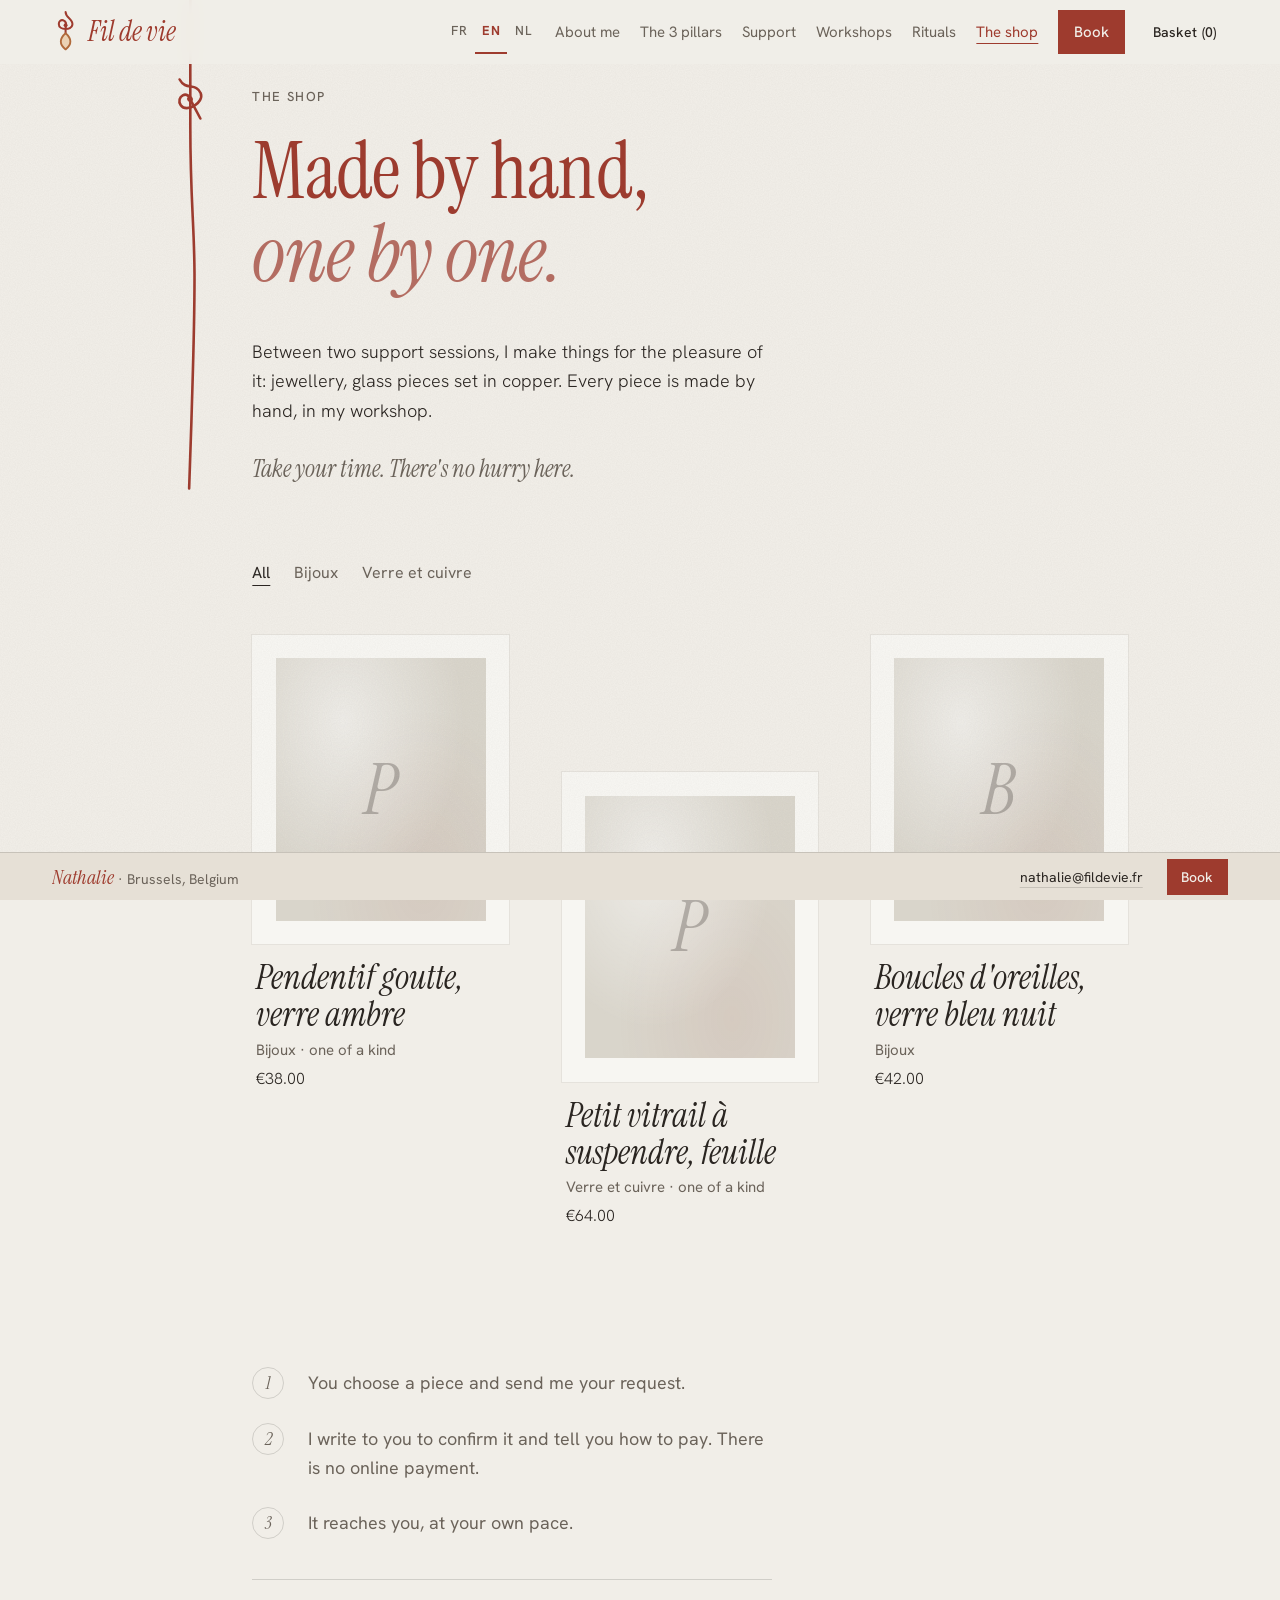
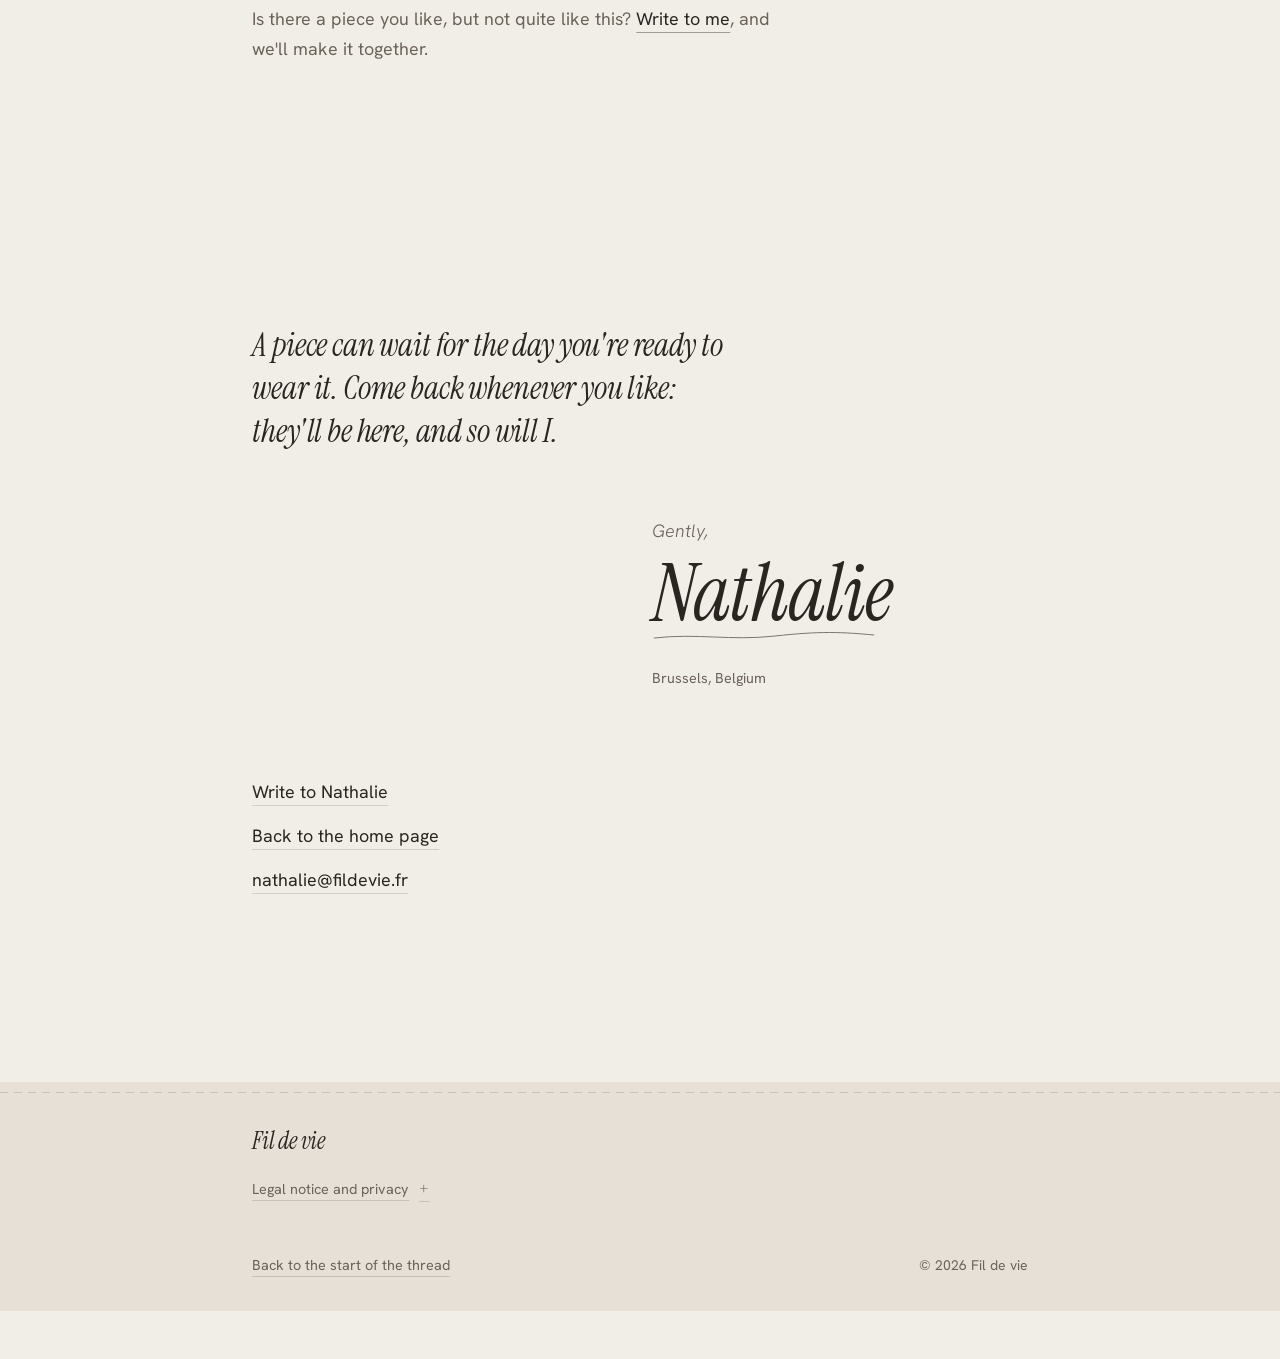
==== commit 156e8caa: "Publie main : structure v1 et site en trois langues (FR, EN, NL) Co-Authored-By: Claude Opus 5.5 <no" ====
--- a/boutique.html
+++ b/boutique.html
@@ -3,10 +3,10 @@
 <head>
 <meta charset="utf-8">
 <meta name="viewport" content="width=device-width, initial-scale=1">
-<title>La boutique · Fil de vie</title>
-<meta name="description" content="Bijoux et pièces de verre serties de cuivre, faits à la main par Nathalie, à l'atelier. Pièces uniques ou en très petites séries.">
+<title data-i18n="meta.shop.title">La boutique · Fil de vie</title>
+<meta name="description" content="Bijoux et pièces de verre serties de cuivre, faits à la main par Nathalie, à l'atelier. Pièces uniques ou en très petites séries." data-i18n-attr="content:meta.shop.description">
 <meta property="og:type" content="website">
-<meta property="og:title" content="La boutique · Fil de vie">
+<meta property="og:title" content="La boutique · Fil de vie" data-i18n-attr="content:meta.shop.ogTitle">
 <meta name="theme-color" content="#f1eee8">
 <link rel="icon" href="favicon.svg" type="image/svg+xml">
 <script>document.documentElement.classList.add("js")</script>
@@ -21,7 +21,7 @@
 <link rel="stylesheet" href="styles/footer.css">
 </head>
 <body class="shop-page">
-<a class="skip-link" href="#shop-title">Aller aux pièces</a>
+<a data-i18n="shop.skipLink" class="skip-link" href="#shop-title">Aller aux pièces</a>
 <header class="site-bar" data-site-bar>
   <a class="site-logo" href="index.html" translate="no">
     <svg class="logo-mark" viewBox="0 0 32 46" aria-hidden="true" focusable="false">
@@ -31,22 +31,27 @@
     </svg>
     <span class="logo-word">Fil de vie</span>
   </a>
+  <div class="lang-switch" role="group" aria-label="Langue" data-i18n-attr="aria-label:nav.languageLabel" data-lang-switch>
+    <a href="?lang=fr" lang="fr" hreflang="fr" aria-label="Français" translate="no">FR</a>
+    <a href="?lang=en" lang="en" hreflang="en" aria-label="English" translate="no">EN</a>
+    <a href="?lang=nl" lang="nl" hreflang="nl" aria-label="Nederlands" translate="no">NL</a>
+  </div>
   <button type="button" class="site-menu" aria-expanded="false" aria-controls="site-nav" data-site-menu>
-    <span class="site-menu-lines" aria-hidden="true"></span><span class="site-menu-word">Menu</span>
+    <span class="site-menu-lines" aria-hidden="true"></span><span data-i18n="nav.menu" class="site-menu-word">Menu</span>
   </button>
-  <nav id="site-nav" class="site-nav-wrap" aria-label="Sections du site">
+  <nav data-i18n-attr="aria-label:nav.sectionsLabel" id="site-nav" class="site-nav-wrap" aria-label="Sections du site">
     <ul class="site-nav">
-      <li><a href="index.html#nathalie">Qui je suis</a></li>
-      <li><a href="index.html#piliers">Les 3 piliers</a></li>
-      <li><a href="index.html#accompagnement">L'accompagnement</a></li>
-      <li><a href="index.html#ateliers">Les ateliers</a></li>
-      <li><a href="index.html#rituels">Les rituels</a></li>
-      <li><a href="boutique.html" aria-current="page">La boutique</a></li>
-      <li><a class="site-nav-cta" href="index.html#reserver">Réserver</a></li>
+      <li><a data-i18n="nav.about" href="index.html#nathalie">Qui je suis</a></li>
+      <li><a data-i18n="nav.pillars" href="index.html#piliers">Les 3 piliers</a></li>
+      <li><a data-i18n="nav.support" href="index.html#accompagnement">L'accompagnement</a></li>
+      <li><a data-i18n="nav.workshops" href="index.html#ateliers">Les ateliers</a></li>
+      <li><a data-i18n="nav.rituals" href="index.html#rituels">Les rituels</a></li>
+      <li><a data-i18n="nav.shop" href="boutique.html" aria-current="page">La boutique</a></li>
+      <li><a data-i18n="nav.book" class="site-nav-cta" href="index.html#reserver">Réserver</a></li>
     </ul>
   </nav>
   <button type="button" class="shop-cart-link" data-open-cart aria-haspopup="dialog">
-      <span class="cart-word">Panier</span> <span class="cart-count" data-cart-count>(0)</span><span class="visually-hidden" data-cart-sr>, vide</span>
+      <svg class="cart-icon" viewBox="0 0 24 24" fill="none" stroke="currentColor" stroke-width="1.6" stroke-linecap="round" stroke-linejoin="round" aria-hidden="true" focusable="false"><path d="M5 8h14l-1.2 11H6.2z"/><path d="M9 8V6.5a3 3 0 0 1 6 0V8"/></svg><span data-i18n="cart.word" class="cart-word">Panier</span> <span class="cart-count" data-cart-count>(0)</span><span class="visually-hidden" data-cart-sr>, vide</span>
     </button>
 </header>
 
@@ -60,24 +65,24 @@
     <g><path vector-effect="non-scaling-stroke" d="M0 -20 C 0 -8, 12 -11, 11 0 C 10 9, -9 10, -10 1 C -11 -8, 3 -9, 0 2 L 0 20" /><circle r="2.6" /></g>
   </svg>
   <header class="sec-head">
-    <p class="sec-label">La boutique</p>
-    <h1 id="shop-title" class="sec-title" tabindex="-1">Faites à la main, <em>une à une.</em></h1>
-    <p class="sec-intro" data-shop-intro>Entre deux accompagnements, je fabrique pour le plaisir&nbsp;: des bijoux, des pièces de verre serties de cuivre. Chaque pièce est faite à la main, à l'atelier.</p>
-    <p class="shop-hand">Prenez votre temps. Rien ne presse ici.</p>
+    <p data-i18n="nav.shop" class="sec-label">La boutique</p>
+    <h1 data-i18n-html="shop.secTitle" id="shop-title" class="sec-title" tabindex="-1">Faites à la main, <em>une à une.</em></h1>
+    <p data-i18n="boutique.secIntro" class="sec-intro" data-shop-intro>Entre deux accompagnements, je fabrique pour le plaisir&nbsp;: des bijoux, des pièces de verre serties de cuivre. Chaque pièce est faite à la main, à l'atelier.</p>
+    <p data-i18n="shop.shopHand" class="shop-hand">Prenez votre temps. Rien ne presse ici.</p>
   </header>
 
-  <div class="shop-filters" role="group" aria-label="Choisir une famille de pièces" hidden></div>
+  <div data-i18n-attr="aria-label:shop.shopFiltersLabel" class="shop-filters" role="group" aria-label="Choisir une famille de pièces" hidden></div>
 
   <p class="shop-state" role="status" aria-live="polite">Les pièces arrivent…</p>
-  <ul class="shop-grid" aria-label="Les pièces"></ul>
-
-  <aside class="shop-note" aria-label="Comment se passe une commande">
+  <ul data-i18n-attr="aria-label:shop.shopGridLabel" class="shop-grid" aria-label="Les pièces"></ul>
+
+  <aside data-i18n-attr="aria-label:shop.shopNoteLabel" class="shop-note" aria-label="Comment se passe une commande">
     <ol class="shop-how">
-      <li><span class="how-n" aria-hidden="true">1</span><p>Vous choisissez une pièce et vous m'envoyez votre demande.</p></li>
-      <li><span class="how-n" aria-hidden="true">2</span><p>Je vous écris pour la confirmer et vous dire comment régler. Il n'y a pas de paiement en ligne.</p></li>
-      <li><span class="how-n" aria-hidden="true">3</span><p>Elle vous rejoint, à votre rythme.</p></li>
+      <li><span class="how-n" aria-hidden="true">1</span><p data-i18n="shop.shopHowP1">Vous choisissez une pièce et vous m'envoyez votre demande.</p></li>
+      <li><span class="how-n" aria-hidden="true">2</span><p data-i18n="shop.shopHowP2">Je vous écris pour la confirmer et vous dire comment régler. Il n'y a pas de paiement en ligne.</p></li>
+      <li><span class="how-n" aria-hidden="true">3</span><p data-i18n="shop.shopHowP3">Elle vous rejoint, à votre rythme.</p></li>
     </ol>
-    <p class="shop-custom">Une pièce vous ferait plaisir, mais pas tout à fait comme ça&nbsp;? <a class="text-link" href="index.html#ecrire">Écrivez-moi</a>, on la fait ensemble.</p>
+    <p data-i18n-html="shop.shopCustom" class="shop-custom">Une pièce vous ferait plaisir, mais pas tout à fait comme ça&nbsp;? <a class="text-link" href="index.html#ecrire">Écrivez-moi</a>, on la fait ensemble.</p>
   </aside>
 </section>
 </main>
@@ -93,22 +98,22 @@
   </div>
 
   <div class="ft-close">
-    <p>Une pièce peut attendre le jour où vous serez prêt à la porter. Revenez quand vous voulez&nbsp;: elles seront là, et moi aussi.</p>
+    <p data-i18n="footer.ftCloseP2">Une pièce peut attendre le jour où vous serez prêt à la porter. Revenez quand vous voulez&nbsp;: elles seront là, et moi aussi.</p>
   </div>
 
   <div class="ft-sign">
-    <p class="ft-regards">Avec douceur,</p>
+    <p data-i18n="footer.ftRegards" class="ft-regards">Avec douceur,</p>
     <p id="ft-title" class="ft-name">Nathalie</p>
     <svg class="ft-stroke" viewBox="0 0 200 14" preserveAspectRatio="none" aria-hidden="true" focusable="false">
       <path vector-effect="non-scaling-stroke" d="M2 9 C 40 4, 70 12, 110 7 S 170 3, 198 6" />
     </svg>
-    <p class="ft-place" data-fill>Bruxelles, Belgique</p>
-  </div>
-
-  <nav class="ft-ps" aria-label="Pour continuer">
+    <p data-i18n="footer.ftPlace" class="ft-place" data-fill>Bruxelles, Belgique</p>
+  </div>
+
+  <nav data-i18n-attr="aria-label:footer.ftPsLabel" class="ft-ps" aria-label="Pour continuer">
     <ul class="ft-links">
-      <li><a href="index.html#ecrire">Écrire à Nathalie</a></li>
-      <li><a href="index.html">Revenir à l'accueil</a></li>
+      <li><a data-i18n="footer.ftLinksA.ecrireNathalie" href="index.html#ecrire">Écrire à Nathalie</a></li>
+      <li><a data-i18n="footer.ftLinksA.revenirAccueil" href="index.html">Revenir à l'accueil</a></li>
       <li><a href="mailto:nathalie@fildevie.fr" data-contact-email data-fill>nathalie@fildevie.fr</a></li>
     </ul>
   </nav>
@@ -117,15 +122,15 @@
     <div class="ft-base-inner">
       <p class="ft-mark" translate="no">Fil de vie</p>
       <details class="ft-legal">
-        <summary>Mentions légales et confidentialité</summary>
+        <summary data-i18n="footer.ftLegalSummary">Mentions légales et confidentialité</summary>
         <div class="ft-legal-body" data-fill>
-          <p>Éditrice du site&nbsp;: Nathalie [Nom], entrepreneuse individuelle, [adresse postale], 1000 Bruxelles, Belgique.</p>
-          <p>Numéro d'entreprise (BCE)&nbsp;: [0000.000.000]. Directrice de la publication&nbsp;: Nathalie [Nom].</p>
-          <p>Hébergement&nbsp;: [nom de l'hébergeur], [adresse de l'hébergeur].</p>
-          <p>Ce que vous m'écrivez reste entre nous. Vos messages et vos commandes servent uniquement à vous répondre et à vous livrer&nbsp;; ils ne sont ni partagés ni utilisés à d'autres fins. Ce site ne dépose aucun cookie de suivi. Pour consulter ou effacer vos données, écrivez-moi.</p>
+          <p data-i18n="footer.ftLegalBodyP1">Éditrice du site&nbsp;: Nathalie [Nom], entrepreneuse individuelle, [adresse postale], 1000 Bruxelles, Belgique.</p>
+          <p data-i18n="footer.ftLegalBodyP2">Numéro d'entreprise (BCE)&nbsp;: [0000.000.000]. Directrice de la publication&nbsp;: Nathalie [Nom].</p>
+          <p data-i18n="footer.ftLegalBodyP3">Hébergement&nbsp;: [nom de l'hébergeur], [adresse de l'hébergeur].</p>
+          <p data-i18n="footer.ftLegalBodyP4">Ce que vous m'écrivez reste entre nous. Vos messages et vos commandes servent uniquement à vous répondre et à vous livrer&nbsp;; ils ne sont ni partagés ni utilisés à d'autres fins. Ce site ne dépose aucun cookie de suivi. Pour consulter ou effacer vos données, écrivez-moi.</p>
         </div>
       </details>
-      <p class="ft-meta"><a class="ft-top" href="#top">Revenir au début du fil</a></p>
+      <p class="ft-meta"><a data-i18n="footer.ftTop" class="ft-top" href="#top">Revenir au début du fil</a></p>
       <p class="ft-copy">© <span data-ft-year>2026</span> <span translate="no">Fil de vie</span></p>
     </div>
   </div>
@@ -134,34 +139,34 @@
 <!-- A piece, opened from the grid or from a link ending in #p-<id> -->
 <dialog class="sheet piece" id="piece" aria-labelledby="piece-name" aria-describedby="piece-made">
   <div class="sheet-in">
-    <button type="button" class="sheet-close" data-close>Fermer <span aria-hidden="true">×</span></button>
-
-    <div class="piece-gallery" role="group" aria-roledescription="galerie" aria-label="Photos de la pièce">
+    <button data-i18n-html="shop.close" type="button" class="sheet-close" data-close>Fermer <span aria-hidden="true">×</span></button>
+
+    <div data-i18n-attr="aria-label:shop.pieceGalleryLabel;aria-roledescription:shop.pieceGalleryRoledescription" class="piece-gallery" role="group" aria-roledescription="galerie" aria-label="Photos de la pièce">
       <div class="piece-frame">
         <div class="c-frame"><div class="piece-img piece-main"></div></div>
         <div class="piece-nav" hidden>
-          <button type="button" class="piece-step" data-step="-1" aria-label="Photo précédente"><span aria-hidden="true">←</span></button>
+          <button data-i18n-attr="aria-label:shop.pieceStepLabel.photoPrecedente" type="button" class="piece-step" data-step="-1" aria-label="Photo précédente"><span aria-hidden="true">←</span></button>
           <p class="piece-count" aria-live="polite"></p>
-          <button type="button" class="piece-step" data-step="1" aria-label="Photo suivante"><span aria-hidden="true">→</span></button>
+          <button data-i18n-attr="aria-label:shop.pieceStepLabel.photoSuivante" type="button" class="piece-step" data-step="1" aria-label="Photo suivante"><span aria-hidden="true">→</span></button>
         </div>
       </div>
-      <ul class="piece-thumbs" aria-label="Choisir une photo"></ul>
+      <ul data-i18n-attr="aria-label:shop.pieceThumbsLabel" class="piece-thumbs" aria-label="Choisir une photo"></ul>
     </div>
 
     <div class="piece-body">
       <p class="piece-cat"></p>
       <h2 id="piece-name" class="piece-name" tabindex="-1"></h2>
       <p class="piece-price"></p>
-      <p id="piece-made" class="piece-made">Faite à la main par Nathalie, à l'atelier. <span class="piece-made-more"></span></p>
+      <p data-i18n-html="shop.pieceMade" id="piece-made" class="piece-made">Faite à la main par Nathalie, à l'atelier. <span class="piece-made-more"></span></p>
       <div class="piece-desc"></div>
       <dl class="piece-details"></dl>
 
       <form class="piece-buy">
         <div class="piece-qty">
-          <label for="piece-qty">Combien&nbsp;?</label>
+          <label data-i18n="shop.pieceQtyLabel" for="piece-qty">Combien&nbsp;?</label>
           <input id="piece-qty" type="number" name="qty" min="1" value="1" inputmode="numeric">
         </div>
-        <button type="submit" class="btn">Mettre de côté dans le panier</button>
+        <button data-i18n="shop.addToCart" type="submit" class="btn">Mettre de côté dans le panier</button>
         <p class="piece-avail"></p>
       </form>
 
@@ -171,11 +176,11 @@
           <path class="tie-line" pathLength="1" d="M2 26 C 20 24, 38 30, 56 25 C 64 22.5, 70 16, 69 10 C 68 4, 58 5, 59 12 C 60 19, 68 25, 78 26 C 92 27.5, 106 23, 118 21" />
           <circle class="tie-dot" cx="62.5" cy="22.5" r="2.4" />
         </svg>
-        <p class="added-title">Elle vous attend dans le panier.</p>
-        <p class="added-text">Rien n'est encore envoyé. Vous pouvez continuer à regarder, ou m'envoyer votre demande.</p>
+        <p data-i18n="shop.addedTitle" class="added-title">Elle vous attend dans le panier.</p>
+        <p data-i18n="shop.addedText" class="added-text">Rien n'est encore envoyé. Vous pouvez continuer à regarder, ou m'envoyer votre demande.</p>
         <div class="added-act">
-          <button type="button" class="btn" data-go-cart>Voir le panier</button>
-          <button type="button" class="text-link link-btn" data-close>Continuer à regarder</button>
+          <button data-i18n="shop.viewCart" type="button" class="btn" data-go-cart>Voir le panier</button>
+          <button data-i18n="shop.keepLooking" type="button" class="text-link link-btn" data-close>Continuer à regarder</button>
         </div>
       </div>
     </div>
@@ -185,90 +190,90 @@
 <!-- The basket, then the order -->
 <dialog class="sheet cart" id="cart" aria-labelledby="cart-title">
   <div class="sheet-in">
-    <button type="button" class="sheet-close" data-close>Fermer <span aria-hidden="true">×</span></button>
+    <button data-i18n-html="shop.close" type="button" class="sheet-close" data-close>Fermer <span aria-hidden="true">×</span></button>
 
     <div class="cart-view">
-      <h2 id="cart-title" class="cart-title" tabindex="-1">Votre panier</h2>
+      <h2 data-i18n="cart.cartTitle" id="cart-title" class="cart-title" tabindex="-1">Votre panier</h2>
 
       <div class="cart-empty">
-        <p>Le panier est vide pour l'instant.</p>
-        <button type="button" class="text-link link-btn" data-close>Regarder les pièces</button>
+        <p data-i18n="cart.cartEmptyP">Le panier est vide pour l'instant.</p>
+        <button data-i18n="cart.browse" type="button" class="text-link link-btn" data-close>Regarder les pièces</button>
       </div>
 
 
       <section class="order-block" aria-labelledby="step-1">
-        <h3 id="step-1" class="step-title"><span class="step-n" aria-hidden="true">1</span> Vos pièces</h3>
+        <h3 data-i18n-html="cart.stepTitle" id="step-1" class="step-title"><span class="step-n" aria-hidden="true">1</span> Vos pièces</h3>
         <ul class="cart-lines"></ul>
-        <p class="cart-sub"><span>Sous-total</span> <span data-cart-sub></span></p>
+        <p class="cart-sub"><span data-i18n="cart.cartSubSpan">Sous-total</span> <span data-cart-sub></span></p>
       </section>
 
       <form class="order" novalidate>
         <div class="order-summary" tabindex="-1" hidden>
-          <p class="summary-title">Il manque encore quelques lignes pour que je puisse vous répondre&nbsp;:</p>
+          <p data-i18n="checkout.summaryTitle" class="summary-title">Il manque encore quelques lignes pour que je puisse vous répondre&nbsp;:</p>
           <ul></ul>
         </div>
 
         <fieldset class="order-block order-delivery">
-          <legend class="step-title"><span class="step-n" aria-hidden="true">2</span> Comment la recevoir</legend>
-          <label class="order-opt" data-opt="pickup"><input type="radio" name="delivery" value="pickup"> <span><b>À l'atelier</b> <small data-pickup-note></small></span></label>
-          <label class="order-opt" data-opt="shipping"><input type="radio" name="delivery" value="shipping"> <span><b>Par la poste</b> <small data-ship-fee></small></span></label>
+          <legend data-i18n-html="checkout.stepTitle1" class="step-title"><span class="step-n" aria-hidden="true">2</span> Comment la recevoir</legend>
+          <label class="order-opt" data-opt="pickup"><input type="radio" name="delivery" value="pickup"> <span><b data-i18n="checkout.orderOptB.atelier">À l'atelier</b> <small data-pickup-note></small></span></label>
+          <label class="order-opt" data-opt="shipping"><input type="radio" name="delivery" value="shipping"> <span><b data-i18n="checkout.orderOptB.poste">Par la poste</b> <small data-ship-fee></small></span></label>
         </fieldset>
 
         <fieldset class="order-block order-fields">
-          <legend class="step-title"><span class="step-n" aria-hidden="true">3</span> Vos coordonnées</legend>
+          <legend data-i18n-html="checkout.stepTitle2" class="step-title"><span class="step-n" aria-hidden="true">3</span> Vos coordonnées</legend>
           <div class="field">
-            <label for="o-name">Votre nom</label>
+            <label data-i18n="checkout.fieldLabel.nom" for="o-name">Votre nom</label>
             <input id="o-name" name="name" autocomplete="name" required maxlength="120" enterkeyhint="next" aria-invalid="false">
             <p class="field-error" id="o-name-error" hidden></p>
           </div>
           <div class="field">
-            <label for="o-email">Votre e-mail</label>
-            <p class="field-hint" id="o-email-hint">Pour que je puisse vous écrire.</p>
+            <label data-i18n="checkout.fieldLabel.eMail" for="o-email">Votre e-mail</label>
+            <p data-i18n="checkout.fieldHint1" class="field-hint" id="o-email-hint">Pour que je puisse vous écrire.</p>
             <input id="o-email" name="email" type="email" autocomplete="email" autocapitalize="none" spellcheck="false" required maxlength="200" enterkeyhint="next" aria-invalid="false" aria-describedby="o-email-hint">
             <p class="field-error" id="o-email-error" hidden></p>
           </div>
           <div class="field">
-            <label for="o-phone">Téléphone <span class="opt">(facultatif)</span></label>
-            <p class="field-hint" id="o-phone-hint">Si vous préférez qu'on s'appelle.</p>
+            <label data-i18n-html="checkout.fieldLabel1" for="o-phone">Téléphone <span class="opt">(facultatif)</span></label>
+            <p data-i18n="checkout.fieldHint2" class="field-hint" id="o-phone-hint">Si vous préférez qu'on s'appelle.</p>
             <input id="o-phone" name="phone" type="tel" autocomplete="tel" maxlength="40" enterkeyhint="next" aria-describedby="o-phone-hint">
           </div>
           <div class="order-address" hidden>
             <div class="field">
-              <label for="o-address">Adresse</label>
+              <label data-i18n="checkout.fieldLabel.adresse" for="o-address">Adresse</label>
               <input id="o-address" name="address" autocomplete="street-address" maxlength="300" aria-invalid="false">
               <p class="field-error" id="o-address-error" hidden></p>
             </div>
             <div class="order-row">
               <div class="field">
-                <label for="o-postal">Code postal</label>
+                <label data-i18n="checkout.fieldLabel.codePostal" for="o-postal">Code postal</label>
                 <input id="o-postal" name="postal" autocomplete="postal-code" inputmode="numeric" maxlength="20" aria-invalid="false">
                 <p class="field-error" id="o-postal-error" hidden></p>
               </div>
               <div class="field">
-                <label for="o-city">Ville</label>
+                <label data-i18n="checkout.fieldLabel.ville" for="o-city">Ville</label>
                 <input id="o-city" name="city" autocomplete="address-level2" maxlength="120" aria-invalid="false">
                 <p class="field-error" id="o-city-error" hidden></p>
               </div>
             </div>
             <div class="field">
-              <label for="o-country">Pays</label>
-              <input id="o-country" name="country" autocomplete="country-name" value="Belgique" maxlength="80">
+              <label data-i18n="checkout.fieldLabel.pays" for="o-country">Pays</label>
+              <input id="o-country" name="country" autocomplete="country-name" value="Belgique" maxlength="80" data-i18n-attr="value:checkout.countryDefault">
             </div>
           </div>
           <div class="field">
-            <label for="o-note">Un mot pour Nathalie <span class="opt">(facultatif)</span></label>
-            <p class="field-hint" id="o-note-hint">Une gravure, une couleur, une date, ou rien du tout.</p>
+            <label data-i18n-html="checkout.fieldLabel2" for="o-note">Un mot pour Nathalie <span class="opt">(facultatif)</span></label>
+            <p data-i18n="checkout.fieldHint3" class="field-hint" id="o-note-hint">Une gravure, une couleur, une date, ou rien du tout.</p>
             <textarea id="o-note" name="note" rows="3" maxlength="2000" aria-describedby="o-note-hint"></textarea>
           </div>
-          <div class="ct-hp" aria-hidden="true"><label>Ne pas remplir <input name="website" tabindex="-1" autocomplete="off"></label></div>
+          <div class="ct-hp" aria-hidden="true"><label><span data-i18n="contact.honeypot">Ne pas remplir</span> <input name="website" tabindex="-1" autocomplete="off"></label></div>
         </fieldset>
 
         <div class="order-block order-send">
-          <h3 class="step-title"><span class="step-n" aria-hidden="true">4</span> Envoyer</h3>
-          <p class="order-total"><span>Total</span> <span data-cart-total></span></p>
+          <h3 data-i18n-html="checkout.stepTitle3" class="step-title"><span class="step-n" aria-hidden="true">4</span> Envoyer</h3>
+          <p class="order-total"><span data-i18n="checkout.orderTotalSpan">Total</span> <span data-cart-total></span></p>
           <p class="order-pay" data-payment-note></p>
-          <p class="order-reassure">Ce n'est pas un paiement&nbsp;: c'est une demande. Je vous écris ensuite pour tout confirmer.</p>
-          <button type="submit" class="btn btn-accent">Envoyer ma demande à Nathalie</button>
+          <p data-i18n="checkout.orderReassure" class="order-reassure">Ce n'est pas un paiement&nbsp;: c'est une demande. Je vous écris ensuite pour tout confirmer.</p>
+          <button data-i18n="checkout.submit" type="submit" class="btn btn-accent">Envoyer ma demande à Nathalie</button>
           <p class="order-status" role="status" aria-live="polite"></p>
         </div>
       </form>
@@ -279,24 +284,25 @@
         <path class="tie-line" pathLength="1" d="M2 26 C 20 24, 38 30, 56 25 C 64 22.5, 70 16, 69 10 C 68 4, 58 5, 59 12 C 60 19, 68 25, 78 26 C 92 27.5, 106 23, 118 21" />
         <circle class="tie-dot" cx="62.5" cy="22.5" r="2.4" />
       </svg>
-      <h2 class="done-title" tabindex="-1">Merci.</h2>
-      <p>Votre demande <b data-order-number></b> est bien arrivée chez moi. Je vous écris très vite pour la confirmer et vous dire comment régler.</p>
-      <p class="done-soft">D'ici là, il n'y a rien d'autre à faire.</p>
-      <button type="button" class="btn" data-close>Revenir à la boutique</button>
+      <h2 data-i18n="cart.doneTitle" class="done-title" tabindex="-1">Merci.</h2>
+      <p data-i18n-html="cart.cartDoneP">Votre demande <b data-order-number></b> est bien arrivée chez moi. Je vous écris très vite pour la confirmer et vous dire comment régler.</p>
+      <p data-i18n="cart.doneSoft" class="done-soft">D'ici là, il n'y a rien d'autre à faire.</p>
+      <button data-i18n="cart.backToShop" type="button" class="btn" data-close>Revenir à la boutique</button>
     </div>
   </div>
 </dialog>
 
-<button type="button" class="cart-fab" data-open-cart aria-haspopup="dialog" hidden>Panier <span data-cart-count>(0)</span></button>
+<button type="button" class="cart-fab" data-open-cart aria-haspopup="dialog" hidden><span data-i18n="cart.word">Panier</span> <span data-cart-count>(0)</span></button>
 <p class="visually-hidden" role="status" aria-live="polite" data-cart-live></p>
 
-<aside class="contact-bar" aria-label="Contacter Nathalie">
-  <p class="cb-who"><span class="cb-name">Nathalie</span><span class="cb-sep" aria-hidden="true"> · </span><span class="cb-place" data-fill>Bruxelles, Belgique</span></p>
+<aside data-i18n-attr="aria-label:contact.contactBarLabel" class="contact-bar" aria-label="Contacter Nathalie">
+  <p class="cb-who"><span class="cb-name">Nathalie</span><span class="cb-sep" aria-hidden="true"> · </span><span data-i18n="footer.ftPlace" class="cb-place" data-fill>Bruxelles, Belgique</span></p>
   <ul class="cb-links">
     <li><a class="cb-mail" href="mailto:nathalie@fildevie.fr" data-contact-email data-fill>nathalie@fildevie.fr</a></li>
-    <li><a class="cb-write" href="index.html#reserver">Réserver</a></li>
+    <li><a data-i18n="nav.book" class="cb-write" href="index.html#reserver">Réserver</a></li>
   </ul>
 </aside>
+<script src="scripts/i18n.js"></script>
 <script src="scripts/site.js"></script>
 <script src="scripts/thread.js"></script>
 <script src="scripts/boutique.js"></script>
--- a/styles/chrome.css
+++ b/styles/chrome.css
@@ -108,7 +108,30 @@
 .site-menu[aria-expanded="true"] .site-menu-lines::before { transform: translateY(6px) rotate(45deg); }
 .site-menu[aria-expanded="true"] .site-menu-lines::after { transform: translateY(-6px) rotate(-45deg); }
 
-/* The shop's basket sits in the bar, next to the menu */
+/* Language: FR · EN · NL, three real links; the one on screen is marked aria-current */
+.lang-switch { display: flex; align-items: center; flex: none; order: 0; }
+.lang-switch a {
+  display: inline-flex;
+  align-items: center;
+  justify-content: center;
+  min-width: 2rem;
+  min-height: 2.75rem;
+  padding: 0 .25rem;
+  font: 500 .8125rem var(--font-body);
+  letter-spacing: .06em;
+  color: var(--muted);
+  text-decoration: none;
+  border-bottom: 2px solid transparent;
+  background-clip: content-box;
+}
+.lang-switch a + a::before { content: "·"; position: absolute; margin-left: -.55rem; color: var(--line); }
+.lang-switch a { position: relative; }
+.lang-switch a:hover { color: var(--ink); }
+.lang-switch a[aria-current="true"] { color: var(--accent); font-weight: 700; border-bottom-color: currentColor; }
+.lang-switch a:focus-visible { outline: 2px solid var(--accent); outline-offset: -2px; color: var(--ink); }
+
+/* The shop's basket sits in the bar, next to the menu; its icon only appears on narrow phones, where the word is hidden */
+.site-bar .shop-cart-link .cart-icon { display: none; }
 .site-bar .shop-cart-link { order: 0; margin-right: 0; }
 
 /* Phones and tablets: the sections fold into a menu under the bar */
@@ -133,10 +156,20 @@
   html:not(.js) .site-nav-wrap { flex-basis: 100%; }
   .site-bar .shop-cart-link { order: 1; }
   .site-bar .site-menu { order: 2; }
-}
-@media (max-width: 22rem) {
-  .logo-word { font-size: 1.5rem; }
-  .site-menu-word { display: none; }
+  .site-bar { gap: var(--space-1); }
+}
+.logo-word { white-space: nowrap; }
+/* Narrow phones: logo, FR · EN · NL, basket and menu share one line, so the menu keeps only its icon (its name stays for screen readers) */
+@media (max-width: 26rem) {
+  .logo-word { font-size: 1.4rem; }
+  .site-logo { gap: .4rem; }
+  .lang-switch a { min-width: 1.75rem; padding: 0 .125rem; letter-spacing: 0; }
+  .lang-switch a + a::before { margin-left: -.35rem; }
+  .site-menu { gap: 0; }
+  /* The basket shows a bag icon and its count here; its name ("Winkelmandje") stays for screen readers */
+  .site-bar .shop-cart-link .cart-icon { display: inline-block; width: 1.1em; height: 1.1em; flex: none; }
+  .site-bar .shop-cart-link .cart-word { position: absolute; width: 1px; height: 1px; overflow: hidden; clip-path: inset(50%); white-space: nowrap; }
+  .site-menu-word { position: absolute; width: 1px; height: 1px; overflow: hidden; clip-path: inset(50%); white-space: nowrap; }
 }
 
 /* ---------- Contact bar ---------- */
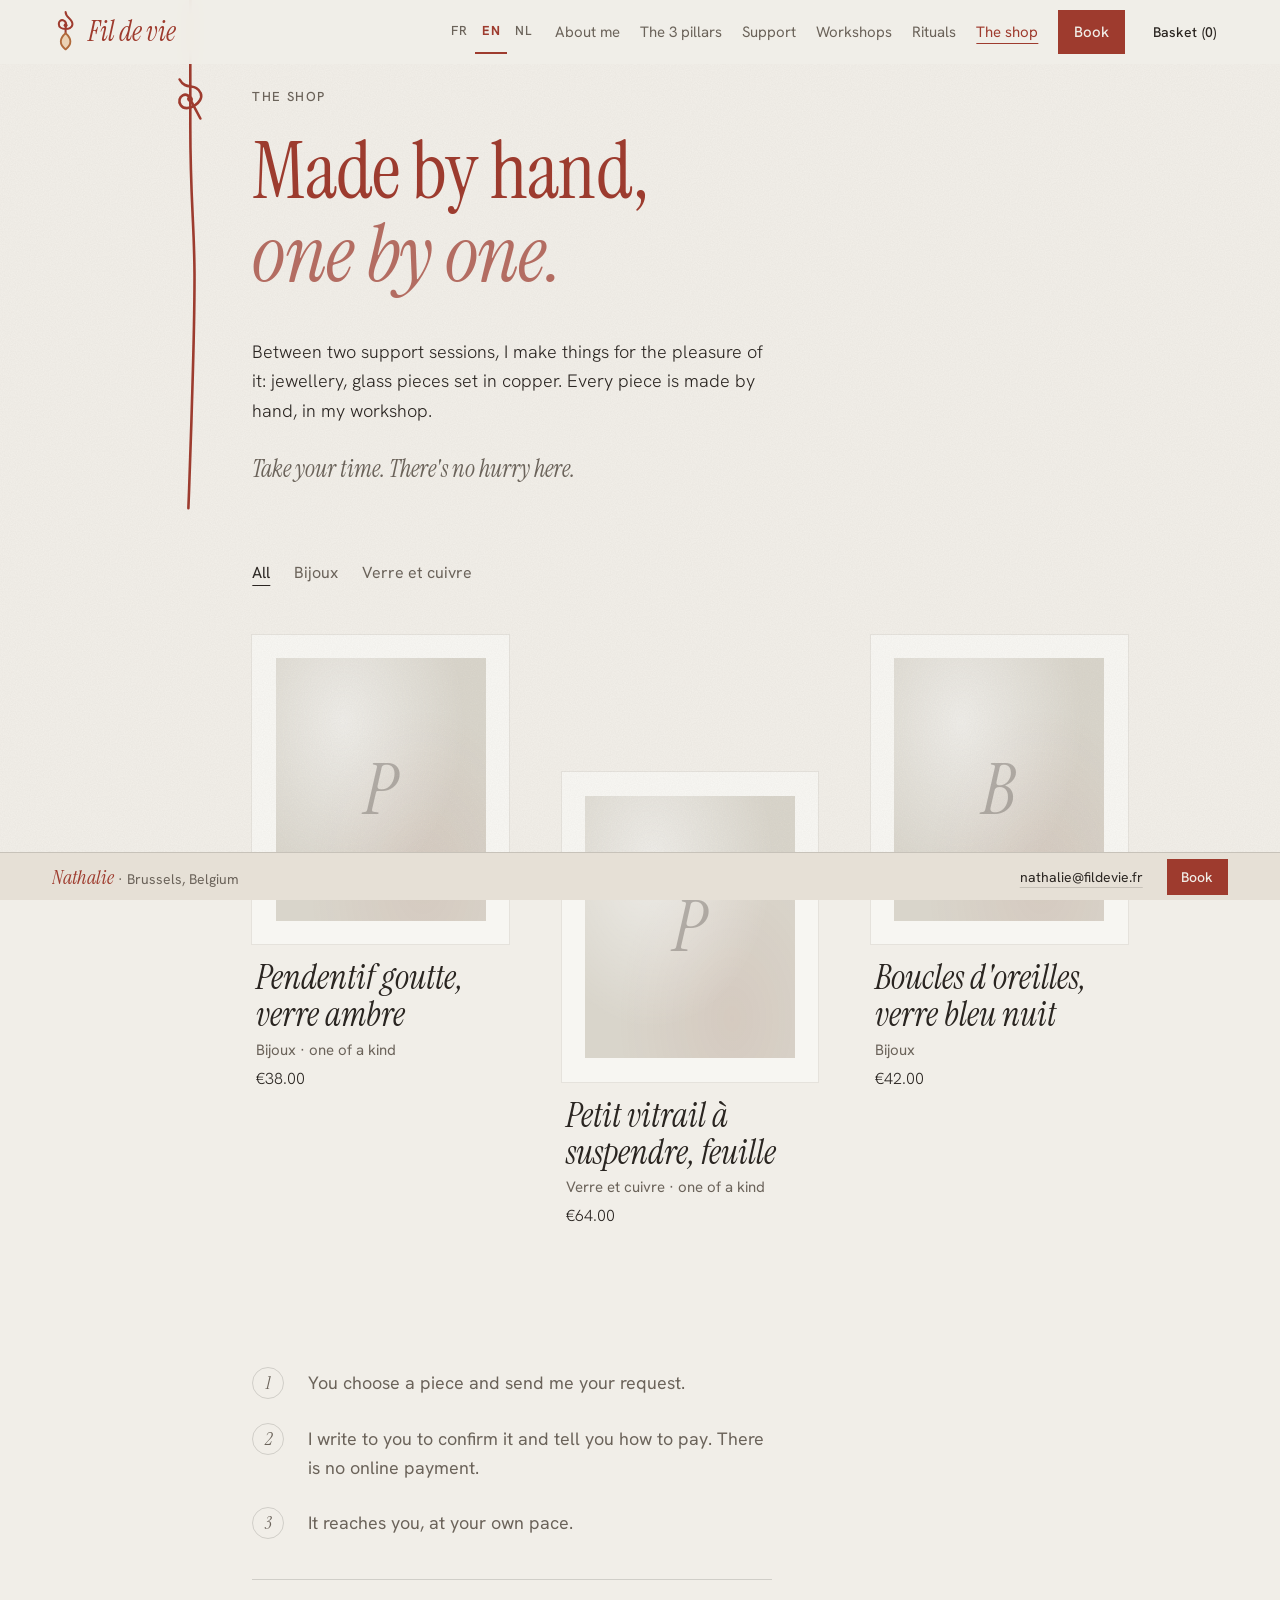
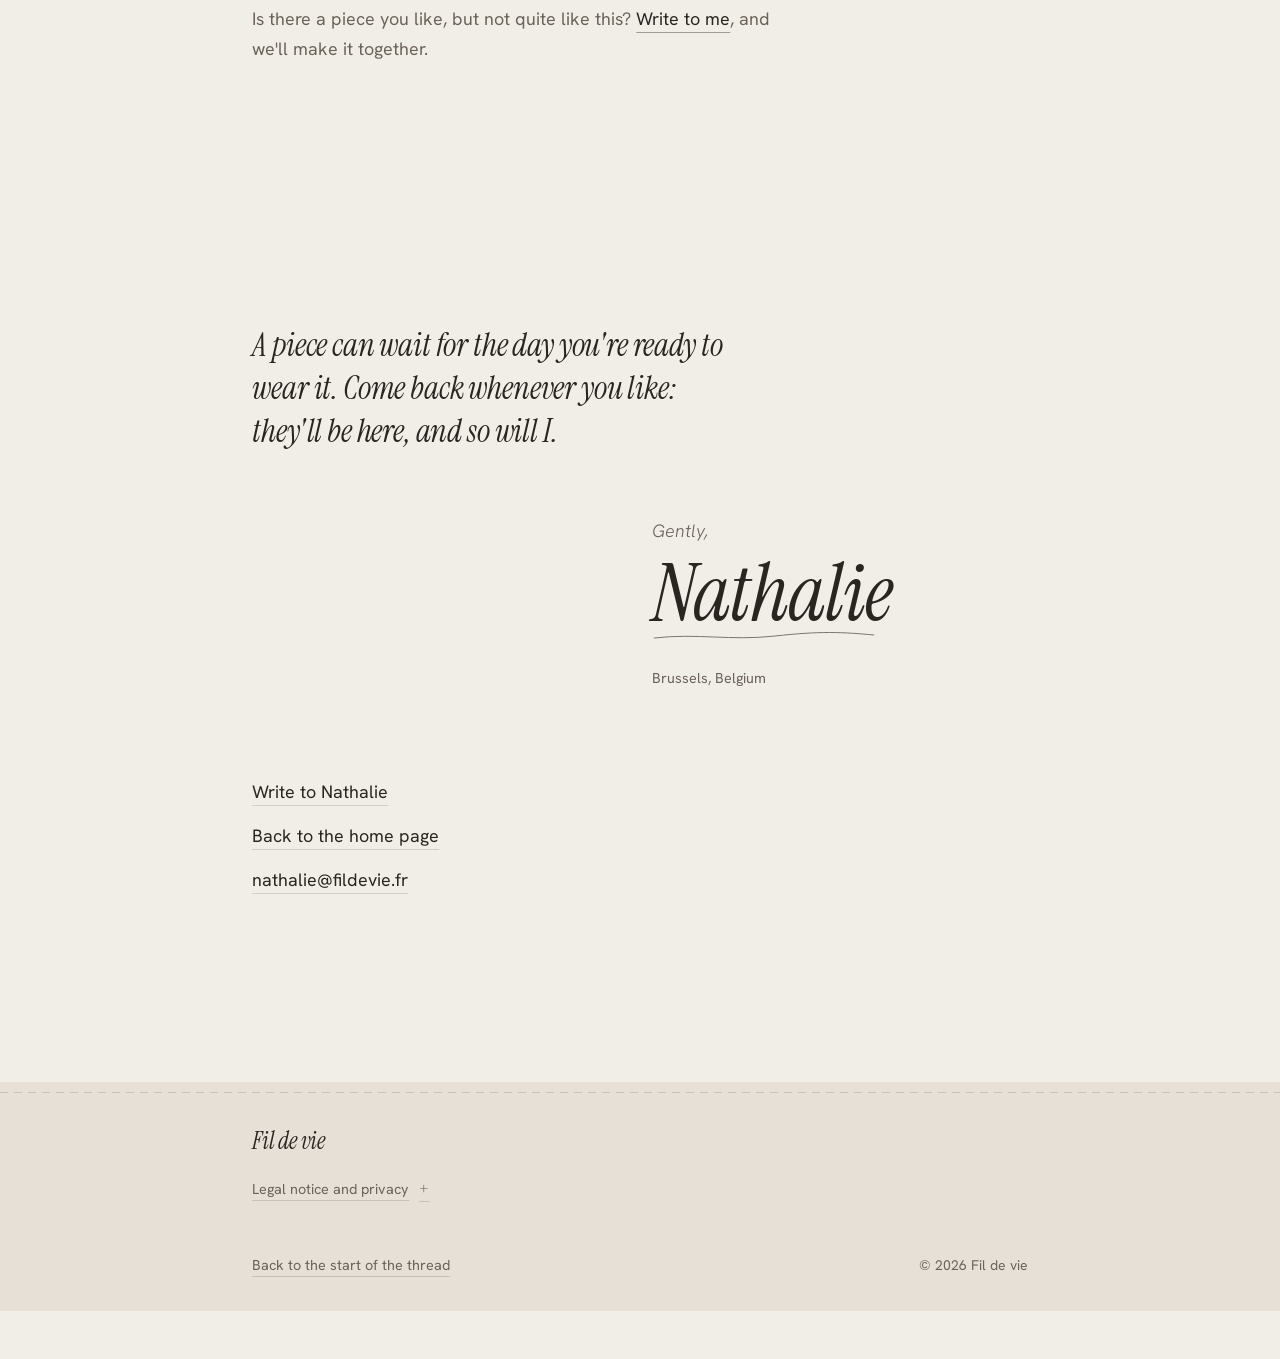
==== commit 63a741e3: "Version the stylesheet and script links so browsers pick up updates Co-Authored-By: Claude Opus 5.5 " ====
--- a/boutique.html
+++ b/boutique.html
@@ -13,12 +13,12 @@
 <link rel="preconnect" href="https://fonts.googleapis.com">
 <link rel="preconnect" href="https://fonts.gstatic.com" crossorigin>
 <link rel="stylesheet" href="https://fonts.googleapis.com/css2?family=Instrument+Serif:ital,wght@0,400;1,400&amp;family=Hanken+Grotesk:ital,wght@0,300;0,400;0,500;1,300;1,400;1,500&amp;display=swap">
-<link rel="stylesheet" href="styles/base.css">
-<link rel="stylesheet" href="styles/chrome.css">
-<link rel="stylesheet" href="styles/thread.css">
-<link rel="stylesheet" href="styles/boutique.css">
-<link rel="stylesheet" href="styles/shop.css">
-<link rel="stylesheet" href="styles/footer.css">
+<link rel="stylesheet" href="styles/base.css?v=20261117">
+<link rel="stylesheet" href="styles/chrome.css?v=20261117">
+<link rel="stylesheet" href="styles/thread.css?v=20261117">
+<link rel="stylesheet" href="styles/boutique.css?v=20261117">
+<link rel="stylesheet" href="styles/shop.css?v=20261117">
+<link rel="stylesheet" href="styles/footer.css?v=20261117">
 </head>
 <body class="shop-page">
 <a data-i18n="shop.skipLink" class="skip-link" href="#shop-title">Aller aux pièces</a>
@@ -302,10 +302,10 @@
     <li><a data-i18n="nav.book" class="cb-write" href="index.html#reserver">Réserver</a></li>
   </ul>
 </aside>
-<script src="scripts/i18n.js"></script>
-<script src="scripts/site.js"></script>
-<script src="scripts/thread.js"></script>
-<script src="scripts/boutique.js"></script>
-<script src="scripts/footer.js"></script>
+<script src="scripts/i18n.js?v=20261117"></script>
+<script src="scripts/site.js?v=20261117"></script>
+<script src="scripts/thread.js?v=20261117"></script>
+<script src="scripts/boutique.js?v=20261117"></script>
+<script src="scripts/footer.js?v=20261117"></script>
 </body>
 </html>
--- a/styles/base.css
+++ b/styles/base.css
@@ -283,3 +283,16 @@
   clip-path: inset(50%);
   white-space: nowrap;
 }
+
+/* Photos in the photo slots: they fill the frame the slot already draws */
+[data-slot="photo"]:has(> img) { position: relative; overflow: hidden; }
+[data-slot="photo"] > img {
+  position: absolute;
+  inset: 0;
+  display: block;
+  width: 100%;
+  height: 100%;
+  object-fit: cover;
+  /* A touch warmer and softer, so stock light sits with the paper tones */
+  filter: saturate(.88) sepia(.08);
+}
--- a/styles/chrome.css
+++ b/styles/chrome.css
@@ -245,6 +245,8 @@
 .site-nav a.site-nav-cta:hover,
 .site-nav a.site-nav-cta:focus-visible { background: color-mix(in srgb, var(--accent) 84%, var(--ink)); color: var(--bg); }
 .site-nav a.site-nav-cta:focus-visible { outline: 2px solid var(--ink); outline-offset: 3px; }
+/* In the contact section the button is where the reader is: a fine ring round it, as the other links get their underline */
+.site-nav a.site-nav-cta.is-here { box-shadow: 0 0 0 2px var(--bg), 0 0 0 3px var(--accent); }
 @media (max-width: 63.99rem) {
   html.js .site-nav a.site-nav-cta { margin-top: var(--space-2); justify-content: center; }
 }
--- a/styles/thread.css
+++ b/styles/thread.css
@@ -19,13 +19,13 @@
    filter: drop-shadow() is costly because the browser rasterises the filter region on every change.
    Here it is only ever set on the knot SVGs, boxes of about 3rem, so that region stays tiny.
    It must never be applied to .page-thread: that SVG is as tall as the document. */
-[data-knot] {
+svg[data-knot] {
   transition: filter 450ms cubic-bezier(.16, 1, .3, 1);
 }
-[data-knot].is-near {
+svg[data-knot].is-near {
   filter: drop-shadow(0 0 5px color-mix(in srgb, var(--accent) 38%, transparent));
 }
-[data-knot].is-lit {
+svg[data-knot].is-lit {
   filter: drop-shadow(0 0 8px color-mix(in srgb, var(--accent) 60%, transparent));
 }
 
@@ -38,7 +38,7 @@
   100% { scale: 1; }
 }
 @media (prefers-reduced-motion: no-preference) {
-  [data-knot].is-tying { animation: thread-tie 700ms cubic-bezier(.34, 1.3, .64, 1) 1 both; }
+  svg[data-knot].is-tying { animation: thread-tie 700ms cubic-bezier(.34, 1.3, .64, 1) 1 both; }
 }
 
 /* Reduced motion (or ?fil): a still, fully drawn thread */
@@ -50,3 +50,14 @@
 /* The loop round the button while it untwists into the line after a message is sent, and while it
    ties itself round the button again (.thread-loop). It stands in for that stretch of the line and
    inherits its ink, so nothing to add here; it is a plain path, never filtered. */
+
+/* Knots the line ties itself: the small icon steps aside (it stays as the anchor, the tie target and the
+   pulse's origin), unless the line could not tie its knot there (.thread-bead). Section-label knots become
+   beads: the path goes, the small circle stays on the line. */
+html.thread-live svg[data-thread-tie]:not(.thread-bead) g,
+html.thread-live .ct-tie[data-thread-tie] .ct-knot:not(.thread-bead) g { visibility: hidden; }
+html.thread-live .ft-knot[data-thread-tie]:not(.thread-bead) path { visibility: hidden; }
+html.thread-live svg[data-thread-bead] path { visibility: hidden; }
+
+/* The cinch: the knot the line has just tied, pulled tight once. A plain path over a gap in the line. */
+html.thread-still .page-thread .thread-cinch { display: none; }
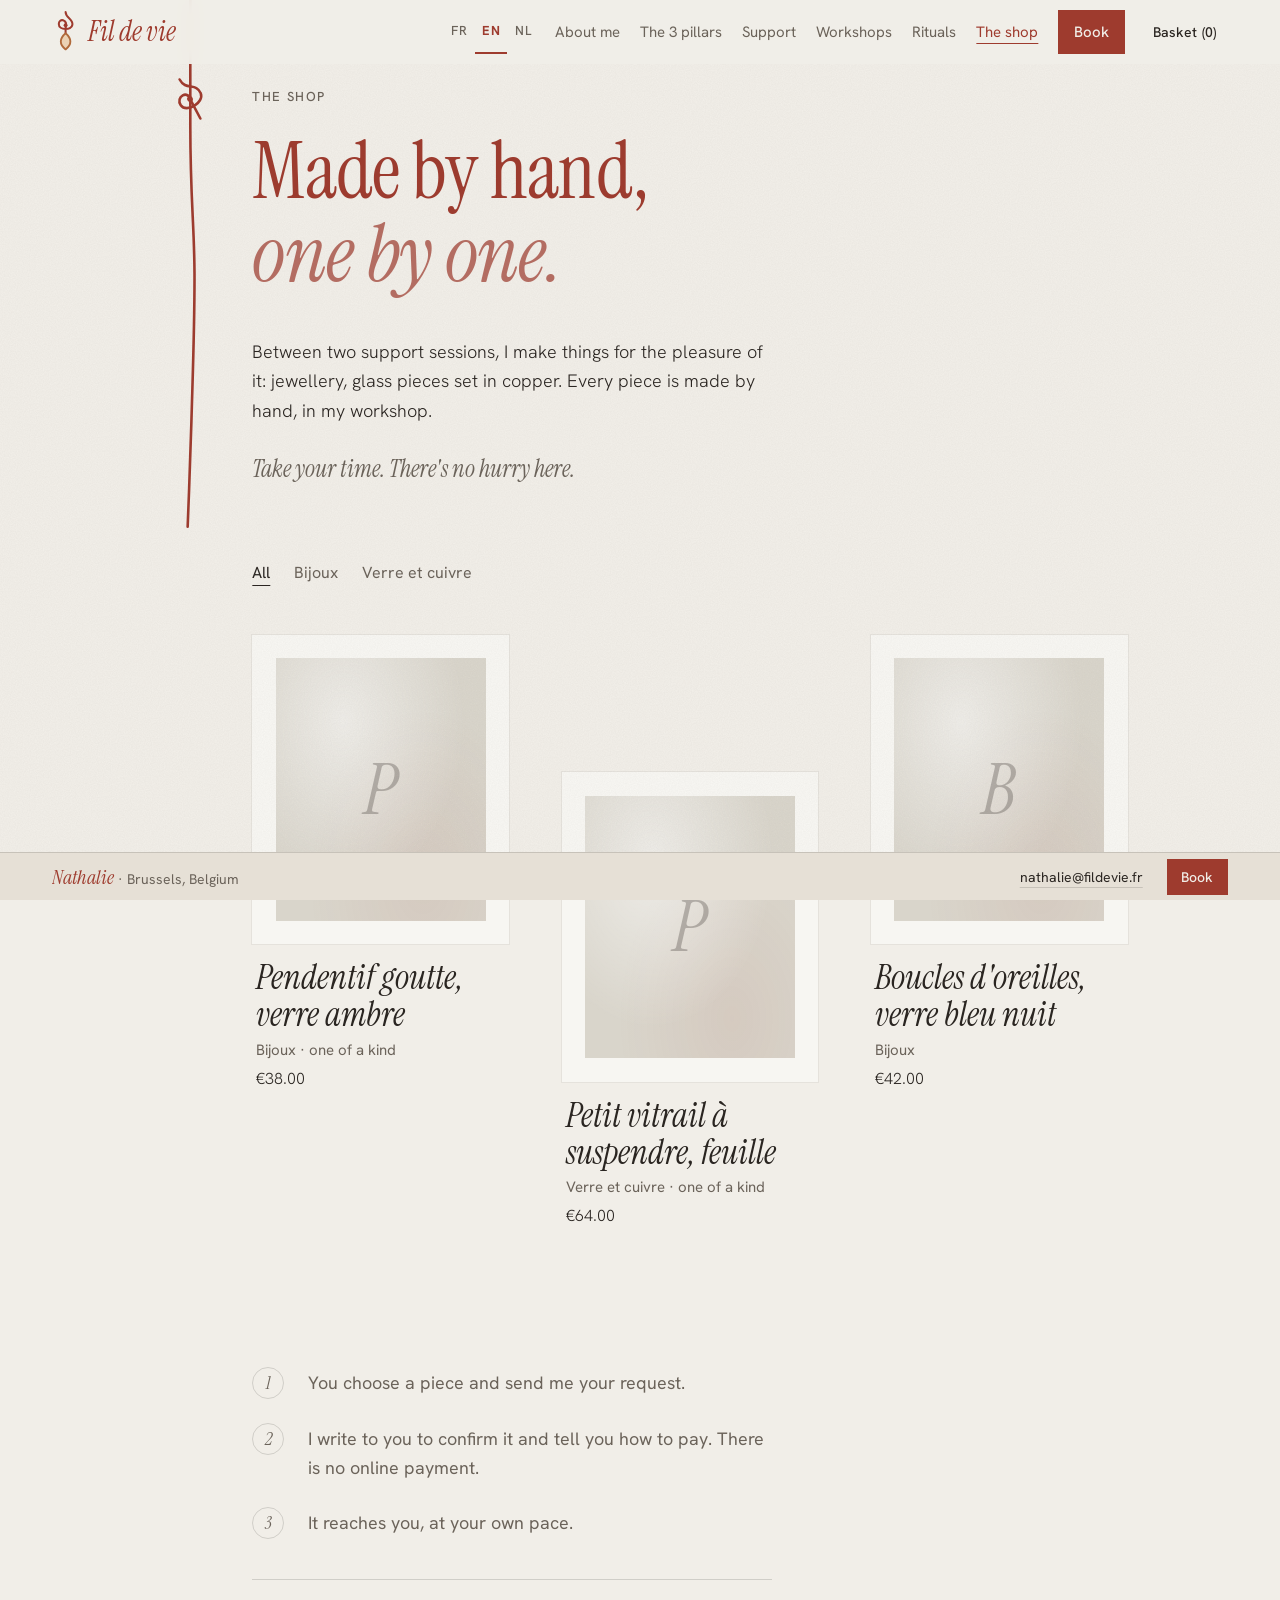
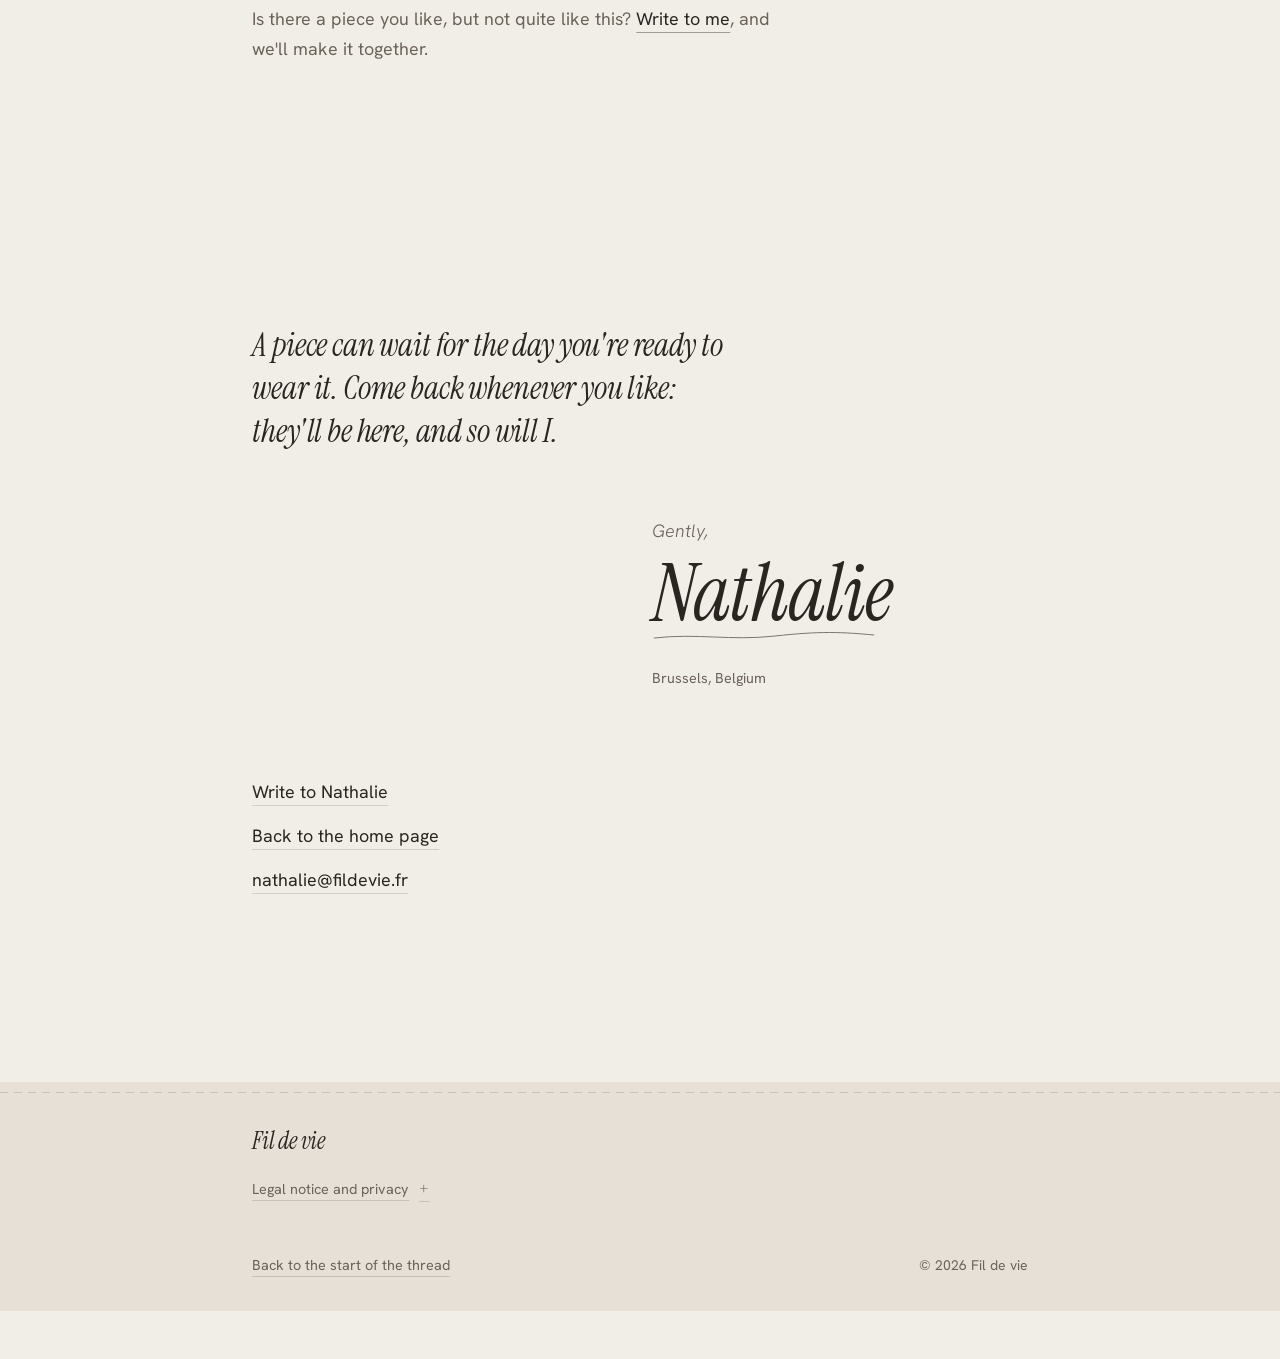
==== commit e1d95043: "New slogan in the hero, add Le lien continue, autrement to Ce qui reste Co-Authored-By: Claude Opus " ====
--- a/boutique.html
+++ b/boutique.html
@@ -13,12 +13,12 @@
 <link rel="preconnect" href="https://fonts.googleapis.com">
 <link rel="preconnect" href="https://fonts.gstatic.com" crossorigin>
 <link rel="stylesheet" href="https://fonts.googleapis.com/css2?family=Instrument+Serif:ital,wght@0,400;1,400&amp;family=Hanken+Grotesk:ital,wght@0,300;0,400;0,500;1,300;1,400;1,500&amp;display=swap">
-<link rel="stylesheet" href="styles/base.css?v=20261117">
-<link rel="stylesheet" href="styles/chrome.css?v=20261117">
-<link rel="stylesheet" href="styles/thread.css?v=20261117">
-<link rel="stylesheet" href="styles/boutique.css?v=20261117">
-<link rel="stylesheet" href="styles/shop.css?v=20261117">
-<link rel="stylesheet" href="styles/footer.css?v=20261117">
+<link rel="stylesheet" href="styles/base.css?v=20261117b">
+<link rel="stylesheet" href="styles/chrome.css?v=20261117b">
+<link rel="stylesheet" href="styles/thread.css?v=20261117b">
+<link rel="stylesheet" href="styles/boutique.css?v=20261117b">
+<link rel="stylesheet" href="styles/shop.css?v=20261117b">
+<link rel="stylesheet" href="styles/footer.css?v=20261117b">
 </head>
 <body class="shop-page">
 <a data-i18n="shop.skipLink" class="skip-link" href="#shop-title">Aller aux pièces</a>
@@ -302,10 +302,10 @@
     <li><a data-i18n="nav.book" class="cb-write" href="index.html#reserver">Réserver</a></li>
   </ul>
 </aside>
-<script src="scripts/i18n.js?v=20261117"></script>
-<script src="scripts/site.js?v=20261117"></script>
-<script src="scripts/thread.js?v=20261117"></script>
-<script src="scripts/boutique.js?v=20261117"></script>
-<script src="scripts/footer.js?v=20261117"></script>
+<script src="scripts/i18n.js?v=20261117b"></script>
+<script src="scripts/site.js?v=20261117b"></script>
+<script src="scripts/thread.js?v=20261117b"></script>
+<script src="scripts/boutique.js?v=20261117b"></script>
+<script src="scripts/footer.js?v=20261117b"></script>
 </body>
 </html>
